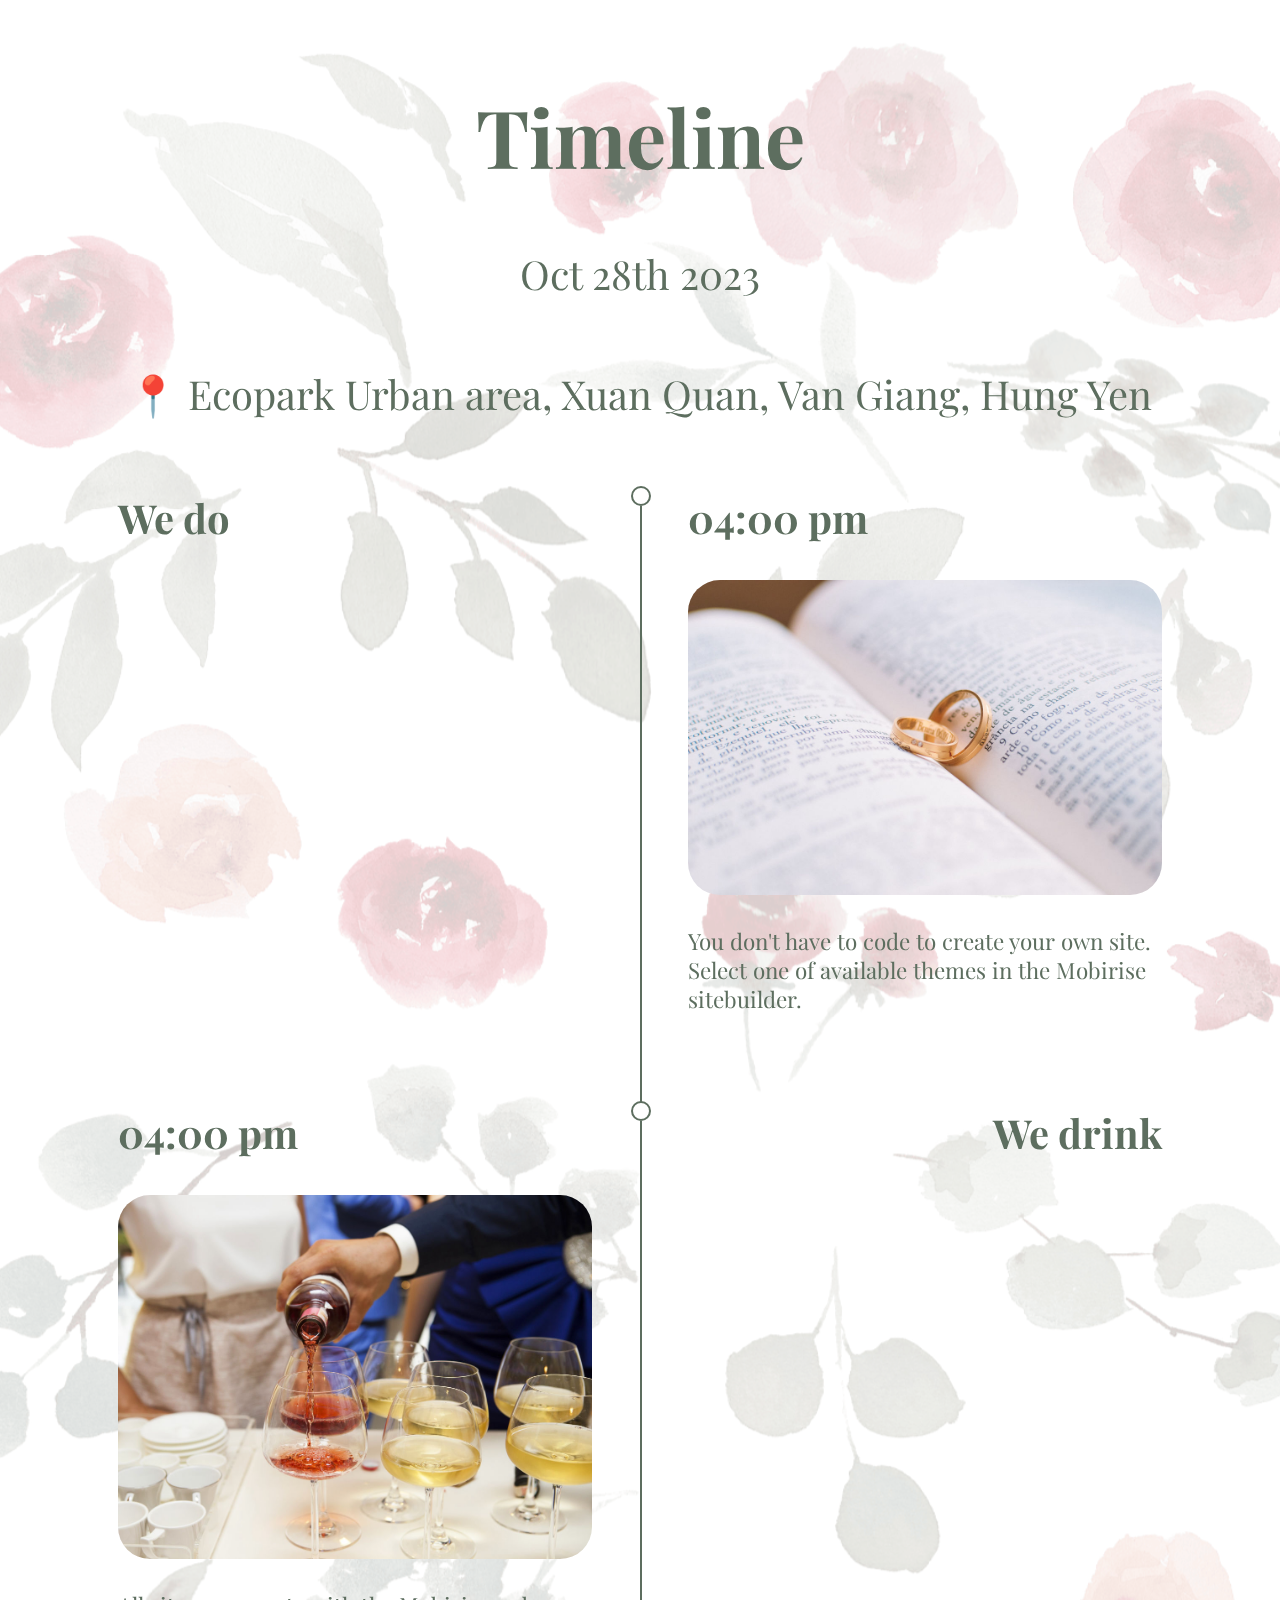
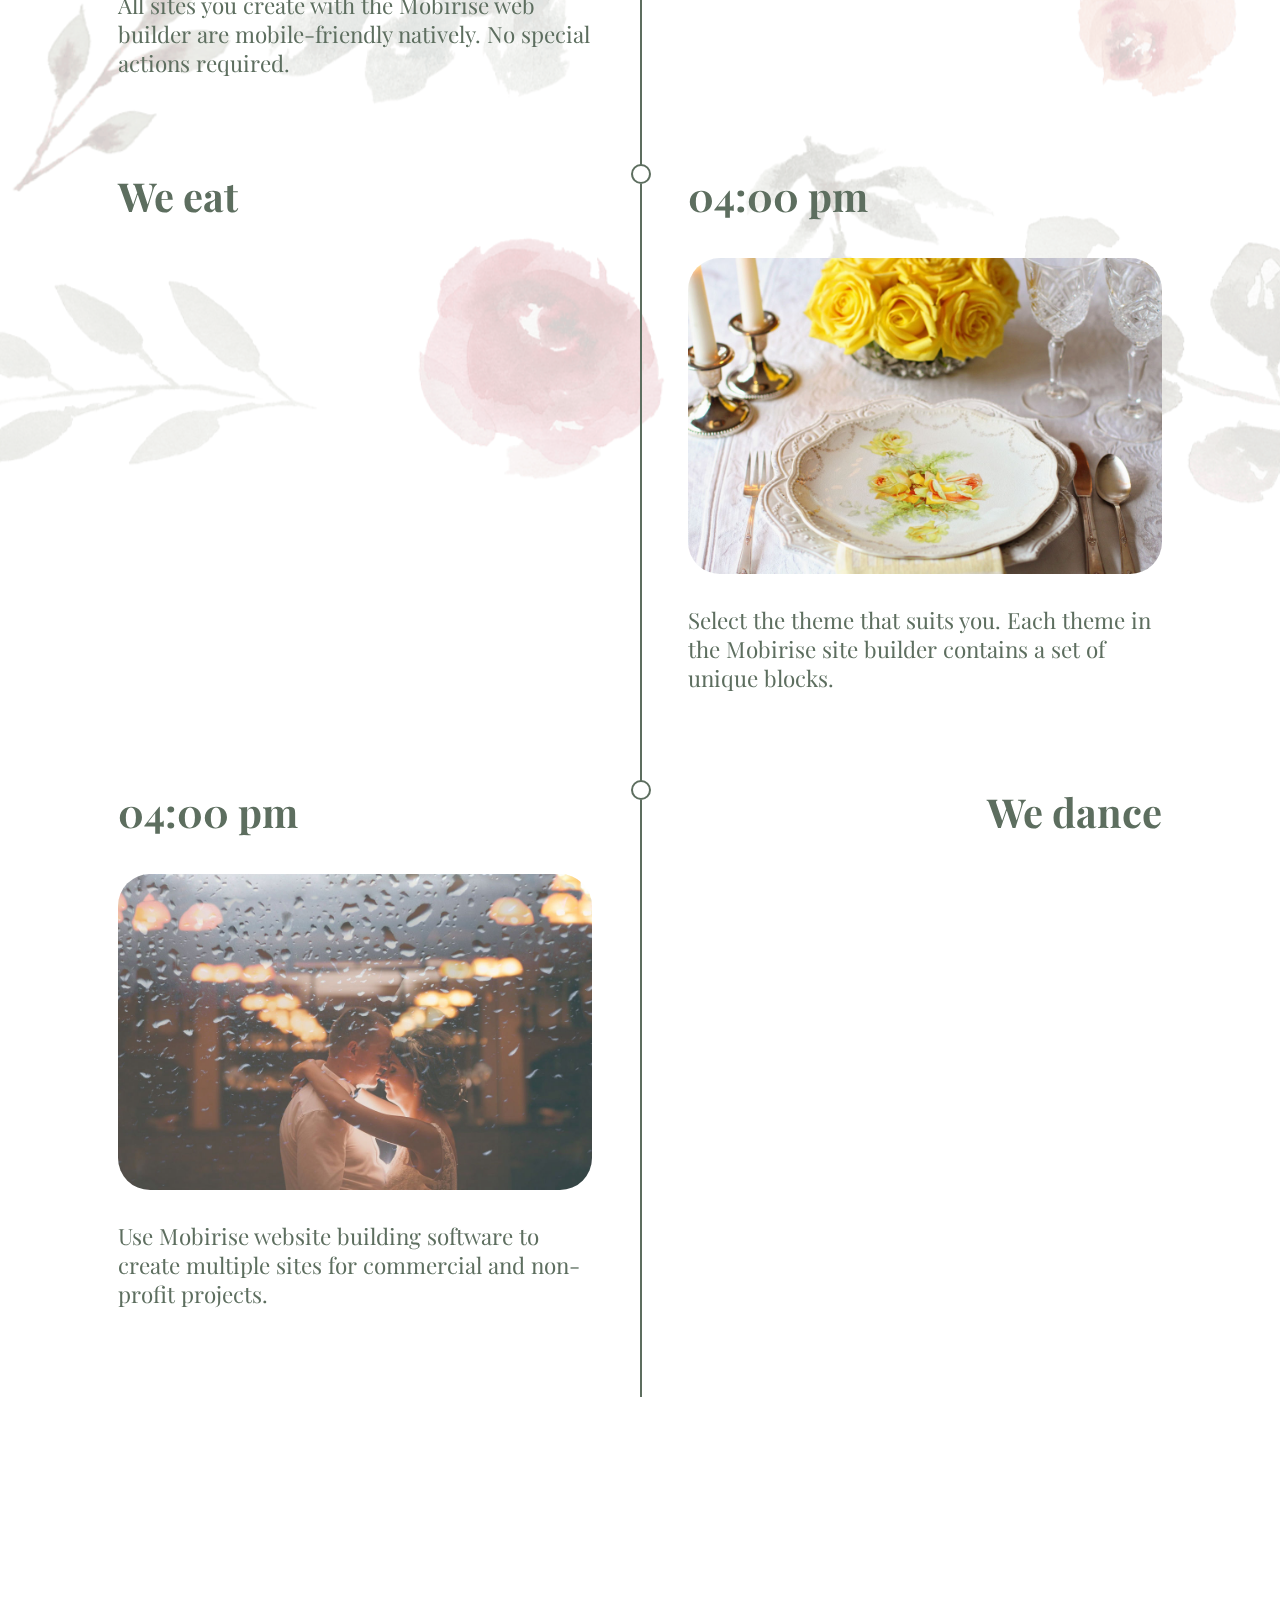
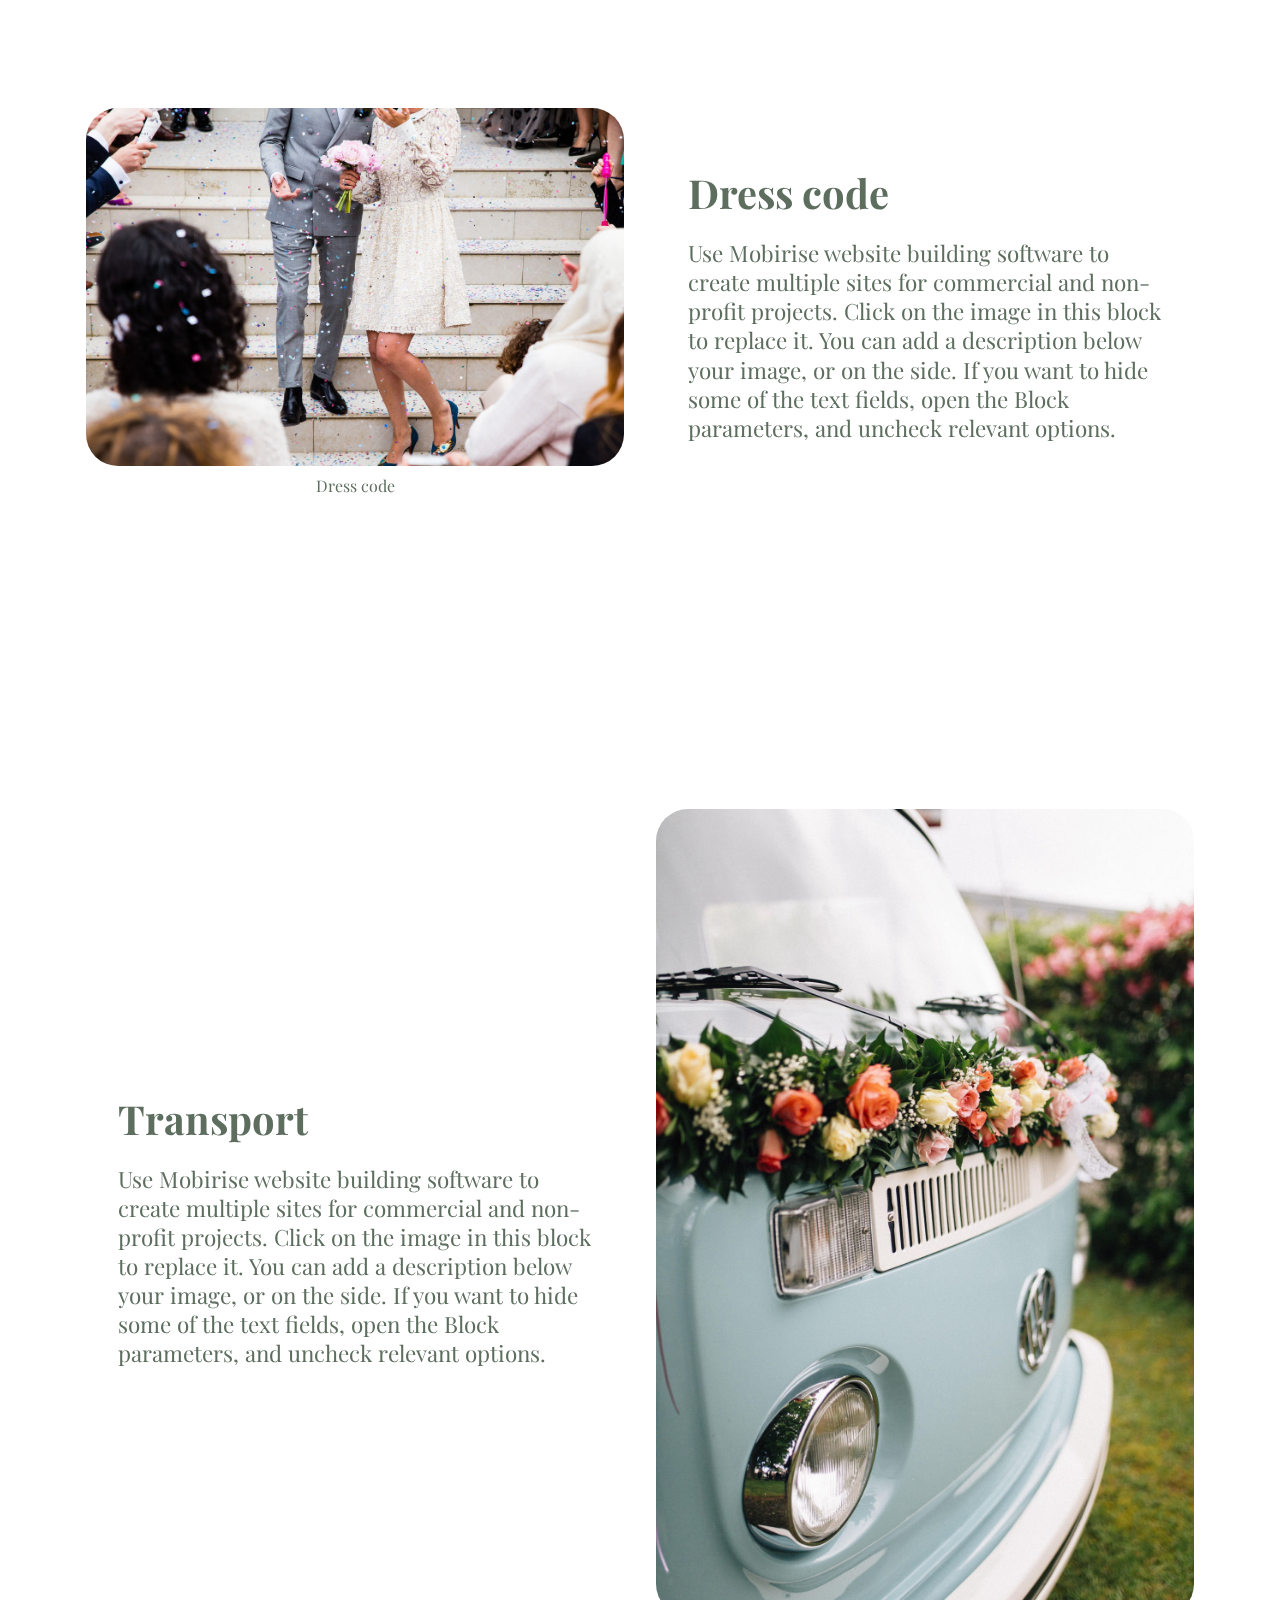
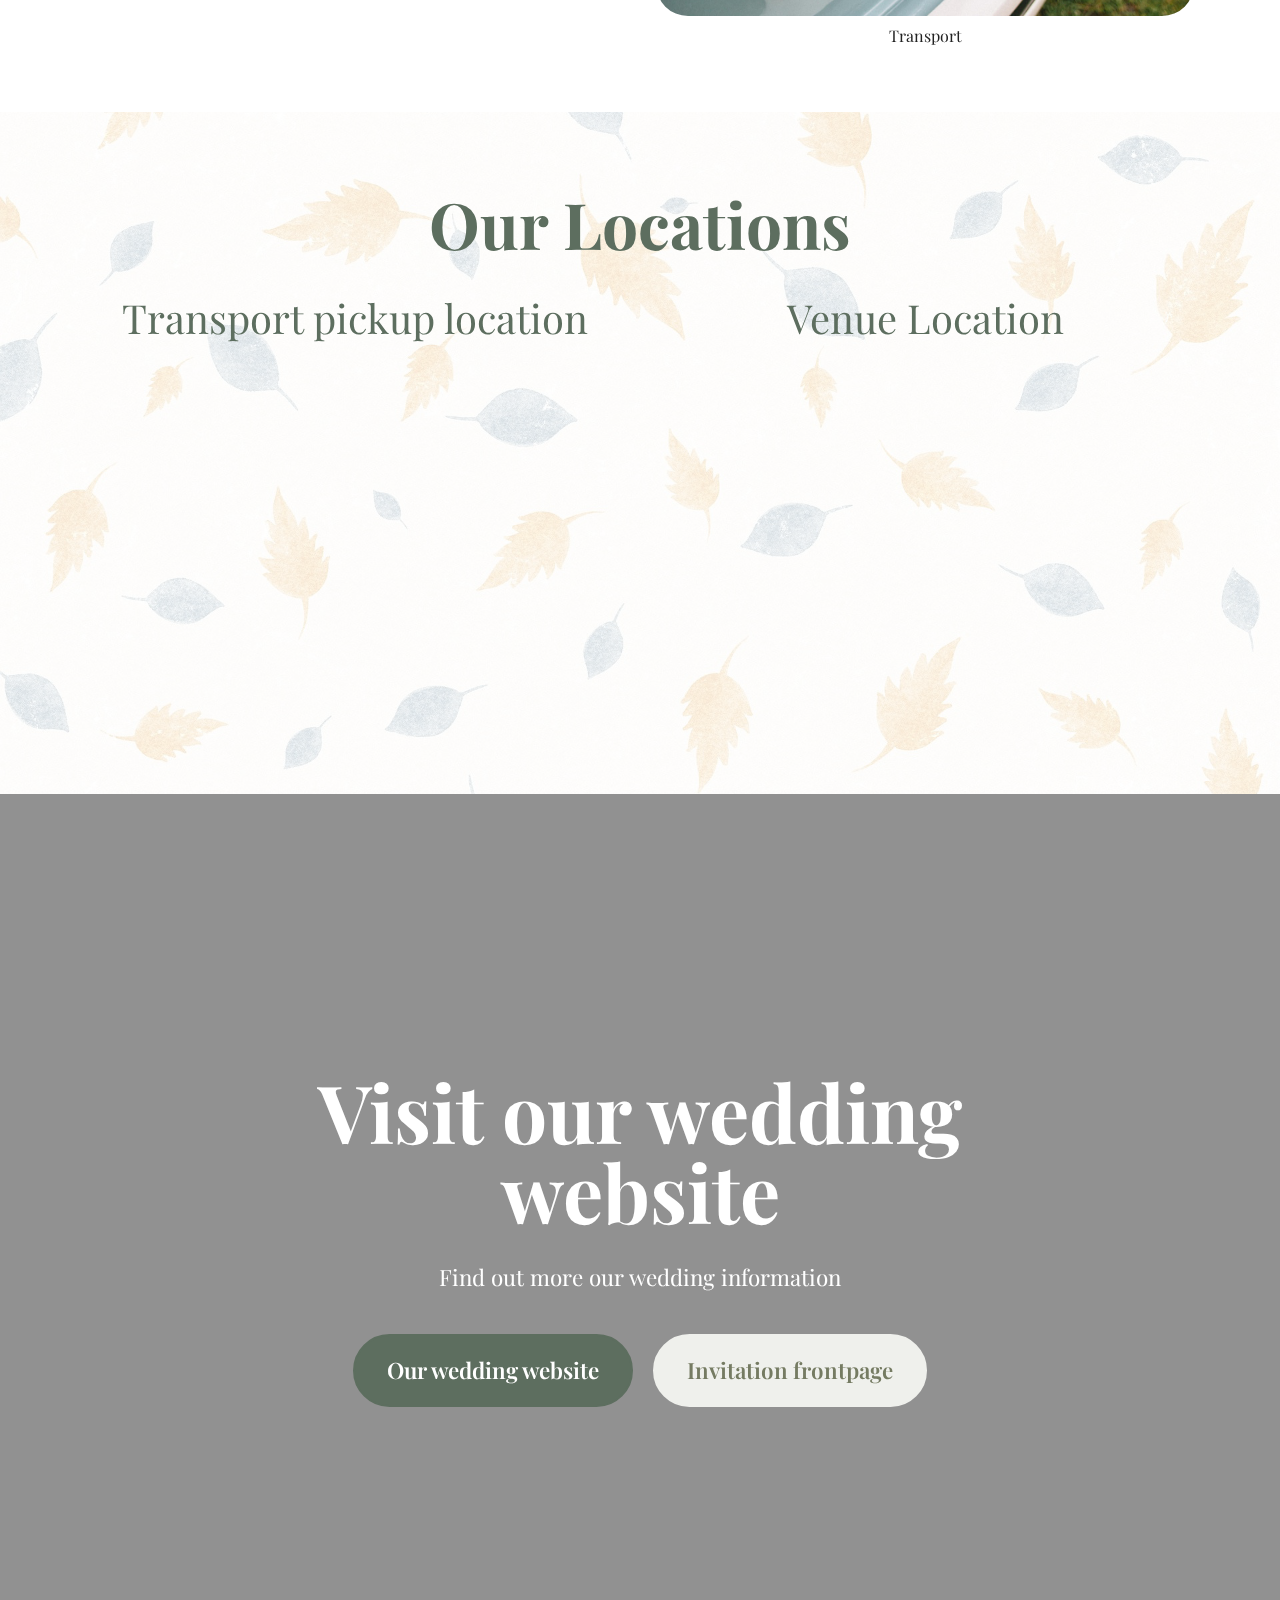
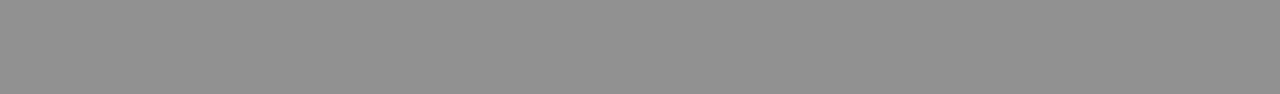
==== page1.html @ 1ee9a149 "init commit" ====
<!DOCTYPE html>
<html  >
<head>
  <!-- Site made with Mobirise Website Builder v5.9.0, https://mobirise.com -->
  <meta charset="UTF-8">
  <meta http-equiv="X-UA-Compatible" content="IE=edge">
  <meta name="generator" content="Mobirise v5.9.0, mobirise.com">
  <meta name="viewport" content="width=device-width, initial-scale=1, minimum-scale=1">
  <link rel="shortcut icon" href="assets/images/146457-128x128.png" type="image/x-icon">
  <meta name="description" content="">
  
  
  <title>Event Information</title>
  <link rel="stylesheet" href="assets/bootstrap/css/bootstrap.min.css">
  <link rel="stylesheet" href="assets/bootstrap/css/bootstrap-grid.min.css">
  <link rel="stylesheet" href="assets/bootstrap/css/bootstrap-reboot.min.css">
  <link rel="stylesheet" href="assets/parallax/jarallax.css">
  <link rel="stylesheet" href="assets/theme/css/style.css">
  <link rel="preload" href="https://fonts.googleapis.com/css?family=Playfair+Display:400,500,600,700,800,900,400i,500i,600i,700i,800i,900i&display=swap" as="style" onload="this.onload=null;this.rel='stylesheet'">
  <noscript><link rel="stylesheet" href="https://fonts.googleapis.com/css?family=Playfair+Display:400,500,600,700,800,900,400i,500i,600i,700i,800i,900i&display=swap"></noscript>
  <link rel="preload" as="style" href="assets/mobirise/css/mbr-additional.css"><link rel="stylesheet" href="assets/mobirise/css/mbr-additional.css" type="text/css">

  
  
  
</head>
<body>
  
  <section data-bs-version="5.1" class="timeline1 cid-tMrcsbmBo6 mbr-parallax-background" id="timeline1-4">
    

    
    <div class="mbr-overlay" style="opacity: 0.8; background-color: rgb(255, 255, 255);">
    </div>
    <div class="timelines-container container" mbri-timelines="">
        <div class="mbr-section-head">
            <h3 class="mbr-section-title mbr-fonts-style align-center mb-0 display-1">
                <strong>Timeline</strong>
            </h3>
            <h4 class="mbr-section-subtitle mbr-fonts-style align-center mb-0 mt-2 display-5"><br>Oct 28th 2023<br><br>📍 Ecopark Urban area, Xuan Quan, Van Giang, Hung Yen</h4>
        </div>
        <div class="row timeline-element mb-2 mt-4">
            <div class="timeline-date col-12 col-md-6">
                <div class="timeline-date-wrapper">
                    <p class="mbr-timeline-date mbr-fonts-style display-5"><strong>
                        We do</strong></p>
                </div>
            </div>
            <span class="iconBackground"></span>
            <div class="col-12 col-md-6">
                <div class="timeline-text-wrapper">
                    <h4 class="mbr-timeline-title mbr-fonts-style mb-4 display-5"><strong>04:00 pm</strong></h4>
                    <div class="image-wrapper mb-4">
                        <img src="assets/images/mbr-1128x750.jpg" alt="Mobirise Website Builder" title="">
                    </div>
                    <p class="mbr-text mbr-fonts-style display-7">
                        You don't have to code to create your own site. Select one of available themes in the Mobirise
                        sitebuilder.
                    </p>
                </div>
            </div>
        </div>
        <div class="row timeline-element mb-2">
            <div class="col-12 col-md-6">
                <div class="timeline-text-wrapper">
                    <h4 class="mbr-timeline-title mbr-fonts-style mb-4 display-5"><strong>04:00 pm</strong></h4>
                    <div class="image-wrapper mb-4">
                        <img src="assets/images/mbr-1128x867.jpg" alt="Mobirise Website Builder" title="">
                    </div>
                    <p class="mbr-text mbr-fonts-style display-7">
                        All sites you create with the Mobirise web builder are mobile-friendly natively. No special
                        actions required.
                    </p>
                </div>
            </div>
            <span class="iconBackground"></span>
            <div class="timeline-date col-12 col-md-6">
                <div class="timeline-date-wrapper">
                    <p class="mbr-timeline-date mbr-fonts-style display-5"><strong>We drink</strong></p>
                </div>
            </div>
        </div>
        <div class="row timeline-element mb-2">
            <div class="timeline-date col-12 col-md-6">
                <div class="timeline-date-wrapper">
                    <p class="mbr-timeline-date mbr-fonts-style display-5"><strong>We eat</strong></p>
                </div>
            </div>
            <span class="iconBackground"></span>
            <div class="col-12 col-md-6">
                <div class="timeline-text-wrapper">
                    <h4 class="mbr-timeline-title mbr-fonts-style mb-4 display-5"><strong>04:00 pm</strong></h4>
                    <div class="image-wrapper mb-4">
                        <img src="assets/images/mbr-1128x752.jpg" alt="Mobirise Website Builder" title="">
                    </div>
                    <p class="mbr-text mbr-fonts-style display-7">
                        Select the theme that suits you. Each theme in the Mobirise site builder contains a set of
                        unique blocks.
                    </p>
                </div>
            </div>
        </div>
        <div class="row timeline-element mb-2">
            <div class="col-12 col-md-6">
                <div class="timeline-text-wrapper">
                    <h4 class="mbr-timeline-title mbr-fonts-style mb-4 display-5"><strong>04:00 pm</strong></h4>
                    <div class="image-wrapper mb-4">
                        <img src="assets/images/mbr-1-1128x752.jpg" alt="Mobirise Website Builder" title="">
                    </div>
                    <p class="mbr-text mbr-fonts-style display-7">
                        Use Mobirise website building software to create multiple sites for commercial and non-profit
                        projects.
                    </p>
                </div>
            </div>
            <span class="iconBackground"></span>
            <div class="timeline-date col-12 col-md-6">
                <div class="timeline-date-wrapper">
                    <p class="mbr-timeline-date mbr-fonts-style display-5">
                        <strong>We dance</strong></p>
                </div>
            </div>
        </div>
        
        
        
        
        
        
        
        
    </div>
</section>

<section data-bs-version="5.1" class="image1 cid-tMrlQVRBQr mbr-fullscreen mbr-parallax-background" id="image1-6">
    

    
    <div class="mbr-overlay" style="opacity: 0.7; background-color: rgb(255, 255, 255);">
    </div>

    <div class="container">
        <div class="row align-items-center">
            <div class="col-12 col-lg-6">
                <div class="image-wrapper">
                    <img src="assets/images/mbr-1256x837.jpg" alt="Mobirise Website Builder">
                    <p class="mbr-description mbr-fonts-style pt-2 align-center display-4">
                    Dress code</p>
                </div>
            </div>
            <div class="col-12 col-lg">
                <div class="text-wrapper">
                    <h3 class="mbr-section-title mbr-fonts-style mb-3 display-5">
                        <strong>Dress code</strong></h3>
                    <p class="mbr-text mbr-fonts-style display-7">
                        Use Mobirise website building software to create multiple sites for commercial and non-profit projects. Click on the image in this block to replace it. You can add a description below your image, or on the side. If you want to hide some of the text fields, open the Block parameters, and uncheck relevant options.</p>
                </div>
            </div>
        </div>
    </div>
</section>

<section data-bs-version="5.1" class="image2 cid-tMrpoWAzRN mbr-fullscreen mbr-parallax-background" id="image2-7">
    

    
    <div class="mbr-overlay" style="opacity: 0.7; background-color: rgb(255, 255, 255);">
    </div>

    <div class="container">
        <div class="row align-items-center">
            <div class="col-12 col-lg-6">
                <div class="image-wrapper">
                    <img src="assets/images/mbr-1256x1884.jpg" alt="">
                    <p class="mbr-description mbr-fonts-style mt-2 align-center display-4">
                        Transport</p>
                </div>
            </div>
            <div class="col-12 col-lg">
                <div class="text-wrapper">
                    <h3 class="mbr-section-title mbr-fonts-style mb-3 display-5">
                        <strong>Transport</strong></h3>
                    <p class="mbr-text mbr-fonts-style display-7">
                        Use Mobirise website building software to create multiple sites for commercial and non-profit projects. Click on the image in this block to replace it. You can add a description below your image, or on the side. If you want to hide some of the text fields, open the Block parameters, and uncheck relevant options.</p>
                </div>
            </div>
        </div>
    </div>
</section>

<section data-bs-version="5.1" class="map3 cid-tMrqhCDvfT" id="map3-8">
    
    
    
    
    <div class="mbr-overlay" style="opacity: 0.8; background-color: rgb(255, 255, 255);">
    </div>

    <div class="container">
        <div class="row">
            <div class="col-12">
                <h3 class="mbr-section-title mb-4 align-center mbr-fonts-style display-2"><strong>Our Locations</strong></h3>
            </div>
            <div class="col-12 col-lg-6">
                <h4 class="mbr-section-subtitle mb-3 align-center mbr-fonts-style display-5">Transport pickup location</h4>
                <div class="google-map"><iframe frameborder="0" style="border:0" src="https://www.google.com/maps/embed?pb=!1m18!1m12!1m3!1d3724.6132446953534!2d105.8437438125572!3d21.008134880555275!2m3!1f0!2f0!3f0!3m2!1i1024!2i768!4f13.1!3m3!1m2!1s0x3135ab89fc145c27%3A0x8a43abebb04f1268!2zxJDhuqFpIEPhu5MgVmnhu4d0LCBMw6ogxJDhuqFpIEjDoG5oLCBIYWkgQsOgIFRyxrBuZywgSMOgIE7hu5lpLCBWaeG7h3QgTmFt!5e0!3m2!1svi!2sfi!4v1691586636585!5m2!1svi!2sfi" allowfullscreen=""></iframe></div>
            </div>
            <div class="col-12 col-lg-6">
                <h4 class="mbr-section-subtitle mb-3 mt-5 mt-lg-0 align-center mbr-fonts-style display-5">Venue Location</h4>
                <div class="google-map"><iframe frameborder="0" style="border:0" src="https://www.google.com/maps/embed?pb=!1m14!1m12!1m3!1d3725.550424273461!2d105.92872301255662!3d20.970562080583527!2m3!1f0!2f0!3f0!3m2!1i1024!2i768!4f13.1!5e0!3m2!1svi!2sfi!4v1691586593612!5m2!1svi!2sfi" allowfullscreen=""></iframe></div>
            </div>
        </div>
    </div>
</section>

<section data-bs-version="5.1" class="header09 cid-tMrrDvZITb mbr-fullscreen mbr-parallax-background" id="header09-9">
	
	<div class="mbr-overlay"></div>
	<div class="container">
		<div class="row">
			<div class="content-wrap col-12 col-md-8">
				<h1 class="mbr-section-title mbr-fonts-style mbr-white mb-4 display-1">
					<strong>Visit our wedding website</strong></h1>
				
				<p class="mbr-fonts-style mbr-text mbr-white mb-4 display-7">
					Find out more our wedding information</p>
				<div class="mbr-section-btn"><a class="btn btn-primary display-7" href="https://mobiri.se">Our wedding website</a> <a class="btn btn-white display-7" href="index.html">Invitation frontpage</a></div>
			</div>
		</div>
	</div>
</section>


<script src="assets/bootstrap/js/bootstrap.bundle.min.js"></script>
  <script src="assets/parallax/jarallax.js"></script>
  <script src="assets/smoothscroll/smooth-scroll.js"></script>
  <script src="assets/ytplayer/index.js"></script>
  <script src="assets/theme/js/script.js"></script>
  
  
  
</body>
</html>
---- assets/parallax/jarallax.css ----
.jarallax {
    position: relative;
    z-index: 0;
}
.jarallax > .jarallax-img {
    position: absolute;
    object-fit: cover;
    /* support for plugin https://github.com/bfred-it/object-fit-images */
    font-family: 'object-fit: cover;';
    top: 0;
    left: 0;
    width: 100%;
    height: 100%;
    z-index: -1;
}
---- assets/theme/css/style.css ----
@charset "UTF-8";
section {
  background-color: #ffffff;
}

body {
  font-style: normal;
  line-height: 1.5;
  font-weight: 400;
  color: #232323;
  position: relative;
}

button {
  background-color: transparent;
  border-color: transparent;
}

.embla__button,
.carousel-control {
  background-color: #edefea !important;
  opacity: 0.8 !important;
  color: #464845 !important;
  border-color: #edefea !important;
}

.carousel .close,
.modalWindow .close {
  background-color: #edefea !important;
  color: #464845 !important;
  border-color: #edefea !important;
  opacity: 0.8 !important;
}

.carousel .close:hover,
.modalWindow .close:hover {
  opacity: 1 !important;
}

.carousel-indicators li {
  background-color: #edefea !important;
  border: 2px solid #464845 !important;
}

.carousel-indicators li:hover,
.carousel-indicators li:active {
  opacity: 0.8 !important;
}

.embla__button:hover,
.carousel-control:hover {
  background-color: #edefea !important;
  opacity: 1 !important;
}

.modalWindow-video-container {
  height: 80%;
}

section,
.container,
.container-fluid {
  position: relative;
  word-wrap: break-word;
}

a.mbr-iconfont:hover {
  text-decoration: none;
}

.article .lead p,
.article .lead ul,
.article .lead ol,
.article .lead pre,
.article .lead blockquote {
  margin-bottom: 0;
}

a {
  font-style: normal;
  font-weight: 400;
  cursor: pointer;
}
a, a:hover {
  text-decoration: none;
}

.mbr-section-title {
  font-style: normal;
  line-height: 1.3;
}

.mbr-section-subtitle {
  line-height: 1.3;
}

.mbr-text {
  font-style: normal;
  line-height: 1.7;
}

h1,
h2,
h3,
h4,
h5,
h6,
.display-1,
.display-2,
.display-4,
.display-5,
.display-7,
span,
p,
a {
  line-height: 1;
  word-break: break-word;
  word-wrap: break-word;
  font-weight: 400;
}

b,
strong {
  font-weight: bold;
}

input:-webkit-autofill, input:-webkit-autofill:hover, input:-webkit-autofill:focus, input:-webkit-autofill:active {
  transition-delay: 9999s;
  -webkit-transition-property: background-color, color;
  transition-property: background-color, color;
}

textarea[type=hidden] {
  display: none;
}

section {
  background-position: 50% 50%;
  background-repeat: no-repeat;
  background-size: cover;
}
section .mbr-background-video,
section .mbr-background-video-preview {
  position: absolute;
  bottom: 0;
  left: 0;
  right: 0;
  top: 0;
}

.hidden {
  visibility: hidden;
}

.mbr-z-index20 {
  z-index: 20;
}

/*! Base colors */
.mbr-white {
  color: #ffffff;
}

.mbr-black {
  color: #111111;
}

.mbr-bg-white {
  background-color: #ffffff;
}

.mbr-bg-black {
  background-color: #000000;
}

/*! Text-aligns */
.align-left {
  text-align: left;
}

.align-center {
  text-align: center;
}

.align-right {
  text-align: right;
}

/*! Font-weight  */
.mbr-light {
  font-weight: 300;
}

.mbr-regular {
  font-weight: 400;
}

.mbr-semibold {
  font-weight: 500;
}

.mbr-bold {
  font-weight: 700;
}

/*! Media  */
.media-content {
  flex-basis: 100%;
}

.media-container-row {
  display: flex;
  flex-direction: row;
  flex-wrap: wrap;
  justify-content: center;
  align-content: center;
  align-items: start;
}
.media-container-row .media-size-item {
  width: 400px;
}

.media-container-column {
  display: flex;
  flex-direction: column;
  flex-wrap: wrap;
  justify-content: center;
  align-content: center;
  align-items: stretch;
}
.media-container-column > * {
  width: 100%;
}

@media (min-width: 992px) {
  .media-container-row {
    flex-wrap: nowrap;
  }
}
figure {
  margin-bottom: 0;
  overflow: hidden;
}

figure[mbr-media-size] {
  transition: width 0.1s;
}

img,
iframe {
  display: block;
  width: 100%;
}

.card {
  background-color: transparent;
  border: none;
}

.card-box {
  width: 100%;
}

.card-img {
  text-align: center;
  flex-shrink: 0;
  -webkit-flex-shrink: 0;
}

.media {
  max-width: 100%;
  margin: 0 auto;
}

.mbr-figure {
  align-self: center;
}

.media-container > div {
  max-width: 100%;
}

.mbr-figure img,
.card-img img {
  width: 100%;
}

@media (max-width: 991px) {
  .media-size-item {
    width: auto !important;
  }
  .media {
    width: auto;
  }
  .mbr-figure {
    width: 100% !important;
  }
}
/*! Buttons */
.mbr-section-btn {
  margin-left: -0.6rem;
  margin-right: -0.6rem;
  font-size: 0;
}

.btn {
  font-weight: 600;
  border-width: 1px;
  font-style: normal;
  margin: 0.6rem 0.6rem;
  white-space: normal;
  transition: all 0.2s ease-in-out;
  display: inline-flex;
  align-items: center;
  justify-content: center;
  word-break: break-word;
}

.btn-sm {
  font-weight: 600;
  letter-spacing: 0px;
  transition: all 0.3s ease-in-out;
}

.btn-md {
  font-weight: 600;
  letter-spacing: 0px;
  transition: all 0.3s ease-in-out;
}

.btn-lg {
  font-weight: 600;
  letter-spacing: 0px;
  transition: all 0.3s ease-in-out;
}

.btn-form {
  margin: 0;
}
.btn-form:hover {
  cursor: pointer;
}

nav .mbr-section-btn {
  margin-left: 0rem;
  margin-right: 0rem;
}

/*! Btn icon margin */
.btn .mbr-iconfont,
.btn.btn-sm .mbr-iconfont {
  order: 1;
  cursor: pointer;
  margin-left: 0.5rem;
  vertical-align: sub;
}

.btn.btn-md .mbr-iconfont,
.btn.btn-md .mbr-iconfont {
  margin-left: 0.8rem;
}

.mbr-regular {
  font-weight: 400;
}

.mbr-semibold {
  font-weight: 500;
}

.mbr-bold {
  font-weight: 700;
}

[type=submit] {
  -webkit-appearance: none;
}

/*! Full-screen */
.mbr-fullscreen .mbr-overlay {
  min-height: 100vh;
}

.mbr-fullscreen {
  display: flex;
  display: -moz-flex;
  display: -ms-flex;
  display: -o-flex;
  align-items: center;
  min-height: 100vh;
  padding-top: 3rem;
  padding-bottom: 3rem;
}

/*! Map */
.map {
  height: 25rem;
  position: relative;
}
.map iframe {
  width: 100%;
  height: 100%;
}

/*! Scroll to top arrow */
.mbr-arrow-up {
  bottom: 25px;
  right: 90px;
  position: fixed;
  text-align: right;
  z-index: 5000;
  color: #ffffff;
  font-size: 22px;
}

.mbr-arrow-up a {
  background: rgba(0, 0, 0, 0.2);
  border-radius: 50%;
  color: #fff;
  display: inline-block;
  height: 60px;
  width: 60px;
  border: 2px solid #fff;
  outline-style: none !important;
  position: relative;
  text-decoration: none;
  transition: all 0.3s ease-in-out;
  cursor: pointer;
  text-align: center;
}
.mbr-arrow-up a:hover {
  background-color: rgba(0, 0, 0, 0.4);
}
.mbr-arrow-up a i {
  line-height: 60px;
}

.mbr-arrow-up-icon {
  display: block;
  color: #fff;
}

.mbr-arrow-up-icon::before {
  content: "›";
  display: inline-block;
  font-family: serif;
  font-size: 22px;
  line-height: 1;
  font-style: normal;
  position: relative;
  top: 6px;
  left: -4px;
  transform: rotate(-90deg);
}

/*! Arrow Down */
.mbr-arrow {
  position: absolute;
  bottom: 45px;
  left: 50%;
  width: 60px;
  height: 60px;
  cursor: pointer;
  background-color: rgba(80, 80, 80, 0.5);
  border-radius: 50%;
  transform: translateX(-50%);
}
@media (max-width: 767px) {
  .mbr-arrow {
    display: none;
  }
}
.mbr-arrow > a {
  display: inline-block;
  text-decoration: none;
  outline-style: none;
  animation: arrowdown 1.7s ease-in-out infinite;
  color: #ffffff;
}
.mbr-arrow > a > i {
  position: absolute;
  top: -2px;
  left: 15px;
  font-size: 2rem;
}

#scrollToTop a i::before {
  content: "";
  position: absolute;
  display: block;
  border-bottom: 2.5px solid #fff;
  border-left: 2.5px solid #fff;
  width: 27.8%;
  height: 27.8%;
  left: 50%;
  top: 51%;
  transform: translateY(-30%) translateX(-50%) rotate(135deg);
}

@keyframes arrowdown {
  0% {
    transform: translateY(0px);
  }
  50% {
    transform: translateY(-5px);
  }
  100% {
    transform: translateY(0px);
  }
}
@media (max-width: 500px) {
  .mbr-arrow-up {
    left: 0;
    right: 0;
    text-align: center;
  }
}
/*Gradients animation*/
@keyframes gradient-animation {
  from {
    background-position: 0% 100%;
    animation-timing-function: ease-in-out;
  }
  to {
    background-position: 100% 0%;
    animation-timing-function: ease-in-out;
  }
}
.bg-gradient {
  background-size: 200% 200%;
  animation: gradient-animation 5s infinite alternate;
  -webkit-animation: gradient-animation 5s infinite alternate;
}

.menu .navbar-brand {
  display: -webkit-flex;
}
.menu .navbar-brand span {
  display: flex;
  display: -webkit-flex;
}
.menu .navbar-brand .navbar-caption-wrap {
  display: -webkit-flex;
}
.menu .navbar-brand .navbar-logo img {
  display: -webkit-flex;
  width: auto;
}
@media (min-width: 768px) and (max-width: 991px) {
  .menu .navbar-toggleable-sm .navbar-nav {
    display: -ms-flexbox;
  }
}
@media (max-width: 991px) {
  .menu .navbar-collapse {
    max-height: 93.5vh;
  }
  .menu .navbar-collapse.show {
    overflow: auto;
  }
}
@media (min-width: 992px) {
  .menu .navbar-nav.nav-dropdown {
    display: -webkit-flex;
  }
  .menu .navbar-toggleable-sm .navbar-collapse {
    display: -webkit-flex !important;
  }
  .menu .collapsed .navbar-collapse {
    max-height: 93.5vh;
  }
  .menu .collapsed .navbar-collapse.show {
    overflow: auto;
  }
}
@media (max-width: 767px) {
  .menu .navbar-collapse {
    max-height: 80vh;
  }
}

.nav-link .mbr-iconfont {
  margin-right: 0.5rem;
}

.navbar {
  display: -webkit-flex;
  -webkit-flex-wrap: wrap;
  -webkit-align-items: center;
  -webkit-justify-content: space-between;
}

.navbar-collapse {
  -webkit-flex-basis: 100%;
  -webkit-flex-grow: 1;
  -webkit-align-items: center;
}

.nav-dropdown .link {
  padding: 0.667em 1.667em !important;
  margin: 0 !important;
}

.nav {
  display: -webkit-flex;
  -webkit-flex-wrap: wrap;
}

.row {
  display: -webkit-flex;
  -webkit-flex-wrap: wrap;
}

.justify-content-center {
  -webkit-justify-content: center;
}

.form-inline {
  display: -webkit-flex;
}

.card-wrapper {
  -webkit-flex: 1;
}

.carousel-control {
  z-index: 10;
  display: -webkit-flex;
}

.carousel-controls {
  display: -webkit-flex;
}

.media {
  display: -webkit-flex;
}

.form-group:focus {
  outline: none;
}

.jq-selectbox__select {
  padding: 7px 0;
  position: relative;
}

.jq-selectbox__dropdown {
  overflow: hidden;
  border-radius: 10px;
  position: absolute;
  top: 100%;
  left: 0 !important;
  width: 100% !important;
}

.jq-selectbox__trigger-arrow {
  right: 0;
  transform: translateY(-50%);
}

.jq-selectbox li {
  padding: 1.07em 0.5em;
}

input[type=range] {
  padding-left: 0 !important;
  padding-right: 0 !important;
}

.modal-dialog,
.modal-content {
  height: 100%;
}

.modal-dialog .carousel-inner {
  height: calc(100vh - 1.75rem);
}
@media (max-width: 575px) {
  .modal-dialog .carousel-inner {
    height: calc(100vh - 1rem);
  }
}

.carousel-item {
  text-align: center;
}

.carousel-item img {
  margin: auto;
}

.navbar-toggler {
  align-self: flex-start;
  padding: 0.25rem 0.75rem;
  font-size: 1.25rem;
  line-height: 1;
  background: transparent;
  border: 1px solid transparent;
  border-radius: 0.25rem;
}

.navbar-toggler:focus,
.navbar-toggler:hover {
  text-decoration: none;
  box-shadow: none;
}

.navbar-toggler-icon {
  display: inline-block;
  width: 1.5em;
  height: 1.5em;
  vertical-align: middle;
  content: "";
  background: no-repeat center center;
  background-size: 100% 100%;
}

.navbar-toggler-left {
  position: absolute;
  left: 1rem;
}

.navbar-toggler-right {
  position: absolute;
  right: 1rem;
}

.card-img {
  width: auto;
}

.menu .navbar.collapsed:not(.beta-menu) {
  flex-direction: column;
}

.carousel-item.active,
.carousel-item-next,
.carousel-item-prev {
  display: flex;
}

.note-air-layout .dropup .dropdown-menu,
.note-air-layout .navbar-fixed-bottom .dropdown .dropdown-menu {
  bottom: initial !important;
}

html,
body {
  height: auto;
  min-height: 100vh;
}

.dropup .dropdown-toggle::after {
  display: none;
}

.form-asterisk {
  font-family: initial;
  position: absolute;
  top: -2px;
  font-weight: normal;
}

.form-control-label {
  position: relative;
  cursor: pointer;
  margin-bottom: 0.357em;
  padding: 0;
}

.alert {
  color: #ffffff;
  border-radius: 0;
  border: 0;
  font-size: 1.1rem;
  line-height: 1.5;
  margin-bottom: 1.875rem;
  padding: 1.25rem;
  position: relative;
  text-align: center;
}
.alert.alert-form::after {
  background-color: inherit;
  bottom: -7px;
  content: "";
  display: block;
  height: 14px;
  left: 50%;
  margin-left: -7px;
  position: absolute;
  transform: rotate(45deg);
  width: 14px;
}

.form-control {
  background-color: #ffffff;
  background-clip: border-box;
  color: #232323;
  line-height: 1rem !important;
  height: auto;
  padding: 1.2rem 2rem;
  transition: border-color 0.25s ease 0s;
  border: 1px solid transparent !important;
  border-radius: 4px;
  box-shadow: rgba(0, 0, 0, 0.07) 0px 1px 1px 0px, rgba(0, 0, 0, 0.07) 0px 1px 3px 0px, rgba(0, 0, 0, 0.03) 0px 0px 0px 1px;
}
.form-active .form-control:invalid {
  border-color: red;
}

.row > * {
  padding-right: 1rem;
  padding-left: 1rem;
}

form .row {
  margin-left: -0.6rem;
  margin-right: -0.6rem;
}
form .row [class*=col] {
  padding-left: 0.6rem;
  padding-right: 0.6rem;
}

form .mbr-section-btn {
  padding-left: 0.6rem;
  padding-right: 0.6rem;
}

form .form-check-input {
  margin-top: 0.5;
}

textarea.form-control {
  line-height: 1.5rem !important;
}

.form-group {
  margin-bottom: 1.2rem;
}

.form-control,
form .btn {
  min-height: 48px;
}

.gdpr-block label span.textGDPR input[name=gdpr] {
  top: 7px;
}

.form-control:focus {
  box-shadow: none;
}

:focus {
  outline: none;
}

.mbr-overlay {
  background-color: #000;
  bottom: 0;
  left: 0;
  opacity: 0.5;
  position: absolute;
  right: 0;
  top: 0;
  z-index: 0;
  pointer-events: none;
}

blockquote {
  font-style: italic;
  padding: 3rem;
  font-size: 1.09rem;
  position: relative;
  border-left: 3px solid;
}

ul,
ol,
pre,
blockquote {
  margin-bottom: 2.3125rem;
}

.mt-4 {
  margin-top: 2rem !important;
}

.mb-4 {
  margin-bottom: 2rem !important;
}

.container,
.container-fluid {
  padding-left: 16px;
  padding-right: 16px;
}

.row {
  margin-left: -16px;
  margin-right: -16px;
}
.row > [class*=col] {
  padding-left: 16px;
  padding-right: 16px;
}

@media (min-width: 992px) {
  .container-fluid {
    padding-left: 32px;
    padding-right: 32px;
  }
}
@media (max-width: 991px) {
  .mbr-container {
    padding-left: 16px;
    padding-right: 16px;
  }
}
.app-video-wrapper > img {
  opacity: 1;
}

.app-video-wrapper {
  background: transparent;
}

.item {
  position: relative;
}

.dropdown-menu .dropdown-menu {
  left: 100%;
}

.dropdown-item + .dropdown-menu {
  display: none;
}

.dropdown-item:hover + .dropdown-menu,
.dropdown-menu:hover {
  display: block;
}

@media (min-aspect-ratio: 16/9) {
  .mbr-video-foreground {
    height: 300% !important;
    top: -100% !important;
  }
}
@media (max-aspect-ratio: 16/9) {
  .mbr-video-foreground {
    width: 300% !important;
    left: -100% !important;
  }
}.engine {
	position: absolute;
	text-indent: -2400px;
	text-align: center;
	padding: 0;
	top: 0;
	left: -2400px;
}
---- assets/mobirise/css/mbr-additional.css ----
.btn {
  border-width: 2px;
}
img,
.card-wrap,
.card-wrapper,
.video-wrapper,
.mbr-figure iframe,
.google-map iframe,
.slide-content,
.plan,
.card,
.item-wrapper {
  border-radius: 2rem !important;
}
.video-wrapper {
  overflow: hidden;
}
body {
  font-family: Inter Tight;
}
.display-1 {
  font-family: 'Playfair Display', serif;
  font-size: 5rem;
  line-height: 1;
}
.display-1 > .mbr-iconfont {
  font-size: 6.25rem;
}
.display-2 {
  font-family: 'Playfair Display', serif;
  font-size: 4rem;
  line-height: 1;
}
.display-2 > .mbr-iconfont {
  font-size: 5rem;
}
.display-4 {
  font-family: 'Playfair Display', serif;
  font-size: 1rem;
  line-height: 1.5;
}
.display-4 > .mbr-iconfont {
  font-size: 1.25rem;
}
.display-5 {
  font-family: 'Playfair Display', serif;
  font-size: 2.5rem;
  line-height: 1.5;
}
.display-5 > .mbr-iconfont {
  font-size: 3.125rem;
}
.display-7 {
  font-family: 'Playfair Display', serif;
  font-size: 1.4rem;
  line-height: 1.3;
}
.display-7 > .mbr-iconfont {
  font-size: 1.75rem;
}
/* ---- Fluid typography for mobile devices ---- */
/* 1.4 - font scale ratio ( bootstrap == 1.42857 ) */
/* 100vw - current viewport width */
/* (48 - 20)  48 == 48rem == 768px, 20 == 20rem == 320px(minimal supported viewport) */
/* 0.65 - min scale variable, may vary */
@media (max-width: 992px) {
  .display-1 {
    font-size: 4rem;
  }
}
@media (max-width: 768px) {
  .display-1 {
    font-size: 3.5rem;
    font-size: calc( 2.4rem + (5 - 2.4) * ((100vw - 20rem) / (48 - 20)));
    line-height: calc( 1.1 * (2.4rem + (5 - 2.4) * ((100vw - 20rem) / (48 - 20))));
  }
  .display-2 {
    font-size: 3.2rem;
    font-size: calc( 2.05rem + (4 - 2.05) * ((100vw - 20rem) / (48 - 20)));
    line-height: calc( 1.3 * (2.05rem + (4 - 2.05) * ((100vw - 20rem) / (48 - 20))));
  }
  .display-4 {
    font-size: 0.8rem;
    font-size: calc( 1rem + (1 - 1) * ((100vw - 20rem) / (48 - 20)));
    line-height: calc( 1.4 * (1rem + (1 - 1) * ((100vw - 20rem) / (48 - 20))));
  }
  .display-5 {
    font-size: 2rem;
    font-size: calc( 1.525rem + (2.5 - 1.525) * ((100vw - 20rem) / (48 - 20)));
    line-height: calc( 1.4 * (1.525rem + (2.5 - 1.525) * ((100vw - 20rem) / (48 - 20))));
  }
  .display-7 {
    font-size: 1.12rem;
    font-size: calc( 1.14rem + (1.4 - 1.14) * ((100vw - 20rem) / (48 - 20)));
    line-height: calc( 1.4 * (1.14rem + (1.4 - 1.14) * ((100vw - 20rem) / (48 - 20))));
  }
}
/* Buttons */
.btn {
  padding: 1.25rem 2rem;
  border-radius: 4px;
}
@media (max-width: 767px) {
  .btn {
    padding: 0.75rem 1.5rem;
  }
}
.btn-sm {
  padding: 0.6rem 1.2rem;
  border-radius: 4px;
}
.btn-md {
  padding: 0.6rem 1.2rem;
  border-radius: 4px;
}
.btn-lg {
  padding: 1.25rem 2rem;
  border-radius: 4px;
}
.bg-primary {
  background-color: #5d6e5f !important;
}
.bg-success {
  background-color: #3a341c !important;
}
.bg-info {
  background-color: #320707 !important;
}
.bg-warning {
  background-color: #a0e2e1 !important;
}
.bg-danger {
  background-color: #ffea64 !important;
}
.btn-primary,
.btn-primary:active {
  background-color: #5d6e5f !important;
  border-color: #5d6e5f !important;
  color: #ffffff !important;
  box-shadow: none;
}
.btn-primary:hover,
.btn-primary:focus,
.btn-primary.focus,
.btn-primary.active {
  color: inherit;
  background-color: #748a77 !important;
  border-color: #748a77 !important;
  box-shadow: none;
}
.btn-primary.disabled,
.btn-primary:disabled {
  color: #ffffff !important;
  background-color: #748a77 !important;
  border-color: #748a77 !important;
}
.btn-secondary,
.btn-secondary:active {
  background-color: #ffd7ef !important;
  border-color: #ffd7ef !important;
  color: #d70081 !important;
  box-shadow: none;
}
.btn-secondary:hover,
.btn-secondary:focus,
.btn-secondary.focus,
.btn-secondary.active {
  color: inherit;
  background-color: #ffffff !important;
  border-color: #ffffff !important;
  box-shadow: none;
}
.btn-secondary.disabled,
.btn-secondary:disabled {
  color: #d70081 !important;
  background-color: #ffffff !important;
  border-color: #ffffff !important;
}
.btn-info,
.btn-info:active {
  background-color: #320707 !important;
  border-color: #320707 !important;
  color: #ffffff !important;
  box-shadow: none;
}
.btn-info:hover,
.btn-info:focus,
.btn-info.focus,
.btn-info.active {
  color: inherit;
  background-color: #5f0d0d !important;
  border-color: #5f0d0d !important;
  box-shadow: none;
}
.btn-info.disabled,
.btn-info:disabled {
  color: #ffffff !important;
  background-color: #5f0d0d !important;
  border-color: #5f0d0d !important;
}
.btn-success,
.btn-success:active {
  background-color: #3a341c !important;
  border-color: #3a341c !important;
  color: #ffffff !important;
  box-shadow: none;
}
.btn-success:hover,
.btn-success:focus,
.btn-success.focus,
.btn-success.active {
  color: inherit;
  background-color: #5c532d !important;
  border-color: #5c532d !important;
  box-shadow: none;
}
.btn-success.disabled,
.btn-success:disabled {
  color: #ffffff !important;
  background-color: #5c532d !important;
  border-color: #5c532d !important;
}
.btn-warning,
.btn-warning:active {
  background-color: #a0e2e1 !important;
  border-color: #a0e2e1 !important;
  color: #1f6463 !important;
  box-shadow: none;
}
.btn-warning:hover,
.btn-warning:focus,
.btn-warning.focus,
.btn-warning.active {
  color: inherit;
  background-color: #c7eeed !important;
  border-color: #c7eeed !important;
  box-shadow: none;
}
.btn-warning.disabled,
.btn-warning:disabled {
  color: #1f6463 !important;
  background-color: #c7eeed !important;
  border-color: #c7eeed !important;
}
.btn-danger,
.btn-danger:active {
  background-color: #ffea64 !important;
  border-color: #ffea64 !important;
  color: #645600 !important;
  box-shadow: none;
}
.btn-danger:hover,
.btn-danger:focus,
.btn-danger.focus,
.btn-danger.active {
  color: inherit;
  background-color: #fff197 !important;
  border-color: #fff197 !important;
  box-shadow: none;
}
.btn-danger.disabled,
.btn-danger:disabled {
  color: #645600 !important;
  background-color: #fff197 !important;
  border-color: #fff197 !important;
}
.btn-white,
.btn-white:active {
  background-color: #eff0ec !important;
  border-color: #eff0ec !important;
  color: #757b62 !important;
  box-shadow: none;
}
.btn-white:hover,
.btn-white:focus,
.btn-white.focus,
.btn-white.active {
  color: inherit;
  background-color: #ffffff !important;
  border-color: #ffffff !important;
  box-shadow: none;
}
.btn-white.disabled,
.btn-white:disabled {
  color: #757b62 !important;
  background-color: #ffffff !important;
  border-color: #ffffff !important;
}
.btn-black,
.btn-black:active {
  background-color: #232323 !important;
  border-color: #232323 !important;
  color: #ffffff !important;
  box-shadow: none;
}
.btn-black:hover,
.btn-black:focus,
.btn-black.focus,
.btn-black.active {
  color: inherit;
  background-color: #3d3d3d !important;
  border-color: #3d3d3d !important;
  box-shadow: none;
}
.btn-black.disabled,
.btn-black:disabled {
  color: #ffffff !important;
  background-color: #3d3d3d !important;
  border-color: #3d3d3d !important;
}
.btn-primary-outline,
.btn-primary-outline:active {
  background-color: transparent !important;
  border-color: #5d6e5f;
  color: #5d6e5f;
}
.btn-primary-outline:hover,
.btn-primary-outline:focus,
.btn-primary-outline.focus,
.btn-primary-outline.active {
  color: #353f36 !important;
  background-color: transparent !important;
  border-color: #353f36 !important;
  box-shadow: none !important;
}
.btn-primary-outline.disabled,
.btn-primary-outline:disabled {
  color: #ffffff !important;
  background-color: #5d6e5f !important;
  border-color: #5d6e5f !important;
}
.btn-secondary-outline,
.btn-secondary-outline:active {
  background-color: transparent !important;
  border-color: #ffd7ef;
  color: #ffd7ef;
}
.btn-secondary-outline:hover,
.btn-secondary-outline:focus,
.btn-secondary-outline.focus,
.btn-secondary-outline.active {
  color: #ff80cc !important;
  background-color: transparent !important;
  border-color: #ff80cc !important;
  box-shadow: none !important;
}
.btn-secondary-outline.disabled,
.btn-secondary-outline:disabled {
  color: #d70081 !important;
  background-color: #ffd7ef !important;
  border-color: #ffd7ef !important;
}
.btn-info-outline,
.btn-info-outline:active {
  background-color: transparent !important;
  border-color: #320707;
  color: #320707;
}
.btn-info-outline:hover,
.btn-info-outline:focus,
.btn-info-outline.focus,
.btn-info-outline.active {
  color: #000000 !important;
  background-color: transparent !important;
  border-color: #000000 !important;
  box-shadow: none !important;
}
.btn-info-outline.disabled,
.btn-info-outline:disabled {
  color: #ffffff !important;
  background-color: #320707 !important;
  border-color: #320707 !important;
}
.btn-success-outline,
.btn-success-outline:active {
  background-color: transparent !important;
  border-color: #3a341c;
  color: #3a341c;
}
.btn-success-outline:hover,
.btn-success-outline:focus,
.btn-success-outline.focus,
.btn-success-outline.active {
  color: #000000 !important;
  background-color: transparent !important;
  border-color: #000000 !important;
  box-shadow: none !important;
}
.btn-success-outline.disabled,
.btn-success-outline:disabled {
  color: #ffffff !important;
  background-color: #3a341c !important;
  border-color: #3a341c !important;
}
.btn-warning-outline,
.btn-warning-outline:active {
  background-color: transparent !important;
  border-color: #a0e2e1;
  color: #a0e2e1;
}
.btn-warning-outline:hover,
.btn-warning-outline:focus,
.btn-warning-outline.focus,
.btn-warning-outline.active {
  color: #5ececc !important;
  background-color: transparent !important;
  border-color: #5ececc !important;
  box-shadow: none !important;
}
.btn-warning-outline.disabled,
.btn-warning-outline:disabled {
  color: #1f6463 !important;
  background-color: #a0e2e1 !important;
  border-color: #a0e2e1 !important;
}
.btn-danger-outline,
.btn-danger-outline:active {
  background-color: transparent !important;
  border-color: #ffea64;
  color: #ffea64;
}
.btn-danger-outline:hover,
.btn-danger-outline:focus,
.btn-danger-outline.focus,
.btn-danger-outline.active {
  color: #ffde0d !important;
  background-color: transparent !important;
  border-color: #ffde0d !important;
  box-shadow: none !important;
}
.btn-danger-outline.disabled,
.btn-danger-outline:disabled {
  color: #645600 !important;
  background-color: #ffea64 !important;
  border-color: #ffea64 !important;
}
.btn-black-outline,
.btn-black-outline:active {
  background-color: transparent !important;
  border-color: #232323;
  color: #232323;
}
.btn-black-outline:hover,
.btn-black-outline:focus,
.btn-black-outline.focus,
.btn-black-outline.active {
  color: #000000 !important;
  background-color: transparent !important;
  border-color: #000000 !important;
  box-shadow: none !important;
}
.btn-black-outline.disabled,
.btn-black-outline:disabled {
  color: #ffffff !important;
  background-color: #232323 !important;
  border-color: #232323 !important;
}
.btn-white-outline,
.btn-white-outline:active {
  background-color: transparent !important;
  border-color: #fafafa;
  color: #fafafa;
}
.btn-white-outline:hover,
.btn-white-outline:focus,
.btn-white-outline.focus,
.btn-white-outline.active {
  color: #cfcfcf !important;
  background-color: transparent !important;
  border-color: #cfcfcf !important;
  box-shadow: none !important;
}
.btn-white-outline.disabled,
.btn-white-outline:disabled {
  color: #7a7a7a !important;
  background-color: #fafafa !important;
  border-color: #fafafa !important;
}
.text-primary {
  color: #5d6e5f !important;
}
.text-secondary {
  color: #ffd7ef !important;
}
.text-success {
  color: #3a341c !important;
}
.text-info {
  color: #320707 !important;
}
.text-warning {
  color: #a0e2e1 !important;
}
.text-danger {
  color: #ffea64 !important;
}
.text-white {
  color: #fafafa !important;
}
.text-black {
  color: #232323 !important;
}
a.text-primary:hover,
a.text-primary:focus,
a.text-primary.active {
  color: #2e372f !important;
}
a.text-secondary:hover,
a.text-secondary:focus,
a.text-secondary.active {
  color: #ff71c6 !important;
}
a.text-success:hover,
a.text-success:focus,
a.text-success.active {
  color: #000000 !important;
}
a.text-info:hover,
a.text-info:focus,
a.text-info.active {
  color: #000000 !important;
}
a.text-warning:hover,
a.text-warning:focus,
a.text-warning.active {
  color: #52cac8 !important;
}
a.text-danger:hover,
a.text-danger:focus,
a.text-danger.active {
  color: #fddb00 !important;
}
a.text-white:hover,
a.text-white:focus,
a.text-white.active {
  color: #c7c7c7 !important;
}
a.text-black:hover,
a.text-black:focus,
a.text-black.active {
  color: #000000 !important;
}
a[class*="text-"]:not(.nav-link):not(.dropdown-item):not([role]):not(.navbar-caption) {
  position: relative;
  background-image: transparent;
  background-size: 10000px 2px;
  background-repeat: no-repeat;
  background-position: 0px 1.2em;
  background-position: -10000px 1.2em;
}
a[class*="text-"]:not(.nav-link):not(.dropdown-item):not([role]):not(.navbar-caption):hover {
  transition: background-position 2s ease-in-out;
  background-image: linear-gradient(currentColor 50%, currentColor 50%);
  background-position: 0px 1.2em;
}
.nav-tabs .nav-link.active {
  color: #5d6e5f;
}
.nav-tabs .nav-link:not(.active) {
  color: #232323;
}
.alert-success {
  background-color: #70c770;
}
.alert-info {
  background-color: #320707;
}
.alert-warning {
  background-color: #a0e2e1;
}
.alert-danger {
  background-color: #ffea64;
}
.mbr-section-btn .btn:not(.btn-form) {
  border-radius: 100px;
}
.mbr-gallery-filter li a {
  border-radius: 100px !important;
}
.mbr-gallery-filter li.active .btn {
  background-color: #5d6e5f;
  border-color: #5d6e5f;
  color: #ffffff;
}
.mbr-gallery-filter li.active .btn:focus {
  box-shadow: none;
}
.nav-tabs .nav-link {
  border-radius: 100px !important;
}
a,
a:hover {
  color: #5d6e5f;
}
.mbr-plan-header.bg-primary .mbr-plan-subtitle,
.mbr-plan-header.bg-primary .mbr-plan-price-desc {
  color: #9eada0;
}
.mbr-plan-header.bg-success .mbr-plan-subtitle,
.mbr-plan-header.bg-success .mbr-plan-price-desc {
  color: #c0b27c;
}
.mbr-plan-header.bg-info .mbr-plan-subtitle,
.mbr-plan-header.bg-info .mbr-plan-price-desc {
  color: #f3abab;
}
.mbr-plan-header.bg-warning .mbr-plan-subtitle,
.mbr-plan-header.bg-warning .mbr-plan-price-desc {
  color: #ffffff;
}
.mbr-plan-header.bg-danger .mbr-plan-subtitle,
.mbr-plan-header.bg-danger .mbr-plan-price-desc {
  color: #ffffff;
}
/* Scroll to top button*/
.scrollToTop_wraper {
  display: none;
}
.form-control {
  font-family: 'Playfair Display', serif;
  font-size: 1.4rem;
  line-height: 1.3;
  font-weight: 400;
  border-radius: 100px !important;
}
.form-control > .mbr-iconfont {
  font-size: 1.75rem;
}
.form-control:hover,
.form-control:focus {
  box-shadow: rgba(0, 0, 0, 0.07) 0px 1px 1px 0px, rgba(0, 0, 0, 0.07) 0px 1px 3px 0px, rgba(0, 0, 0, 0.03) 0px 0px 0px 1px;
  border-color: #5d6e5f !important;
}
.form-control:-webkit-input-placeholder {
  font-family: 'Playfair Display', serif;
  font-size: 1.4rem;
  line-height: 1.3;
  font-weight: 400;
}
.form-control:-webkit-input-placeholder > .mbr-iconfont {
  font-size: 1.75rem;
}
blockquote {
  border-color: #5d6e5f;
}
/* Forms */
.mbr-form .input-group-btn .btn {
  border-radius: 100px !important;
}
.mbr-form .input-group-btn .btn:hover {
  box-shadow: 0 10px 40px 0 rgba(0, 0, 0, 0.2);
}
.mbr-form .input-group-btn button[type="submit"] {
  border-radius: 100px !important;
  padding: 1rem 3rem;
}
.mbr-form .input-group-btn button[type="submit"]:hover {
  box-shadow: 0 10px 40px 0 rgba(0, 0, 0, 0.2);
}
.jq-selectbox li:hover,
.jq-selectbox li.selected {
  background-color: #5d6e5f;
  color: #ffffff;
}
.jq-number__spin {
  transition: 0.25s ease;
}
.jq-number__spin:hover {
  border-color: #5d6e5f;
}
.jq-selectbox .jq-selectbox__trigger-arrow,
.jq-number__spin.minus:after,
.jq-number__spin.plus:after {
  transition: 0.4s;
  border-top-color: #232323;
  border-bottom-color: #232323;
}
.jq-selectbox:hover .jq-selectbox__trigger-arrow,
.jq-number__spin.minus:hover:after,
.jq-number__spin.plus:hover:after {
  border-top-color: #5d6e5f;
  border-bottom-color: #5d6e5f;
}
.xdsoft_datetimepicker .xdsoft_calendar td.xdsoft_default,
.xdsoft_datetimepicker .xdsoft_calendar td.xdsoft_current,
.xdsoft_datetimepicker .xdsoft_timepicker .xdsoft_time_box > div > div.xdsoft_current {
  color: #ffffff !important;
  background-color: #5d6e5f !important;
  box-shadow: none !important;
}
.xdsoft_datetimepicker .xdsoft_calendar td:hover,
.xdsoft_datetimepicker .xdsoft_timepicker .xdsoft_time_box > div > div:hover {
  color: #000000 !important;
  background: #ffd7ef !important;
  box-shadow: none !important;
}
.lazy-bg {
  background-image: none !important;
}
.lazy-placeholder:not(section),
.lazy-none {
  display: block;
  position: relative;
  padding-bottom: 56.25%;
  width: 100%;
  height: auto;
}
iframe.lazy-placeholder,
.lazy-placeholder:after {
  content: '';
  position: absolute;
  width: 200px;
  height: 200px;
  background: transparent no-repeat center;
  background-size: contain;
  top: 50%;
  left: 50%;
  transform: translateX(-50%) translateY(-50%);
  background-image: url("data:image/svg+xml;charset=UTF-8,%3csvg width='32' height='32' viewBox='0 0 64 64' xmlns='http://www.w3.org/2000/svg' stroke='%235d6e5f' %3e%3cg fill='none' fill-rule='evenodd'%3e%3cg transform='translate(16 16)' stroke-width='2'%3e%3ccircle stroke-opacity='.5' cx='16' cy='16' r='16'/%3e%3cpath d='M32 16c0-9.94-8.06-16-16-16'%3e%3canimateTransform attributeName='transform' type='rotate' from='0 16 16' to='360 16 16' dur='1s' repeatCount='indefinite'/%3e%3c/path%3e%3c/g%3e%3c/g%3e%3c/svg%3e");
}
section.lazy-placeholder:after {
  opacity: 0.5;
}
body {
  overflow-x: hidden;
}
a {
  transition: color 0.6s;
}
.cid-tMr0xqbiCh {
  padding-top: 6rem;
  padding-bottom: 6rem;
  background-image: url("../../../assets/images/mbr-1920x1280.jpg");
}
.cid-tMr0xqbiCh .mbr-fallback-image.disabled {
  display: none;
}
.cid-tMr0xqbiCh .mbr-fallback-image {
  display: block;
  background-size: cover;
  background-position: center center;
  width: 100%;
  height: 100%;
  position: absolute;
  top: 0;
}
.cid-tMr0xqbiCh .mbr-section-title {
  color: #5d6e5f;
}
.cid-tMr0xqbiCh .mbr-text,
.cid-tMr0xqbiCh .mbr-section-btn {
  color: #5d6e5f;
}
.cid-tMrcsbmBo6 {
  padding-top: 6rem;
  padding-bottom: 6rem;
  background-image: url("../../../assets/images/mbr-1371x1920.png");
}
.cid-tMrcsbmBo6 .mbr-fallback-image.disabled {
  display: none;
}
.cid-tMrcsbmBo6 .mbr-fallback-image {
  display: block;
  background-size: cover;
  background-position: center center;
  width: 100%;
  height: 100%;
  position: absolute;
  top: 0;
}
.cid-tMrcsbmBo6 .timeline-element {
  position: relative;
}
.cid-tMrcsbmBo6 .image-wrapper img {
  width: 100%;
  object-fit: cover;
}
.cid-tMrcsbmBo6 .iconBackground {
  position: absolute;
  width: 20px;
  height: 20px;
  border-radius: 50%;
  border: 2px solid #5d6e5f;
  top: 30px;
  margin-left: -9px;
  padding: 0;
}
@media (max-width: 767px) {
  .cid-tMrcsbmBo6 .iconBackground {
    left: 15px;
  }
}
@media (min-width: 768px) {
  .cid-tMrcsbmBo6 .iconBackground {
    left: 50%;
  }
}
.cid-tMrcsbmBo6 .row:after {
  content: "";
  position: absolute;
  background-color: #5d6e5f;
  width: 2px;
  top: 50px;
  height: calc(100% - 10px);
}
@media (max-width: 767px) {
  .cid-tMrcsbmBo6 .row:after {
    left: 15px;
  }
}
@media (min-width: 768px) {
  .cid-tMrcsbmBo6 .row:after {
    left: 50%;
  }
}
.cid-tMrcsbmBo6 .row:nth-child(odd) .mbr-timeline-date {
  text-align: right;
}
@media (max-width: 767px) {
  .cid-tMrcsbmBo6 .row:nth-child(even) {
    flex-direction: column-reverse;
  }
}
@media (max-width: 767px) {
  .cid-tMrcsbmBo6 .timeline-date-wrapper,
  .cid-tMrcsbmBo6 .timeline-text-wrapper {
    padding: 0rem;
    padding-left: 2rem;
  }
  .cid-tMrcsbmBo6 .mbr-timeline-date {
    text-align: left !important;
  }
}
@media (max-width: 991px) and (min-width: 768px) {
  .cid-tMrcsbmBo6 .timeline-date-wrapper,
  .cid-tMrcsbmBo6 .timeline-text-wrapper {
    padding: 1rem;
  }
}
@media (min-width: 992px) {
  .cid-tMrcsbmBo6 .timeline-date-wrapper,
  .cid-tMrcsbmBo6 .timeline-text-wrapper {
    padding: 2rem;
  }
}
.cid-tMrcsbmBo6 .mbr-section-title {
  color: #5d6e5f;
}
.cid-tMrcsbmBo6 .mbr-section-subtitle {
  color: #5d6e5f;
}
.cid-tMrcsbmBo6 .mbr-timeline-title {
  color: #5d6e5f;
}
.cid-tMrcsbmBo6 .mbr-timeline-date {
  color: #5d6e5f;
}
.cid-tMrcsbmBo6 .mbr-text {
  color: #5d6e5f;
}
.cid-tMrlQVRBQr {
  background-image: url("../../../assets/images/mbr-1920x1384.jpg");
}
.cid-tMrlQVRBQr .mbr-fallback-image.disabled {
  display: none;
}
.cid-tMrlQVRBQr .mbr-fallback-image {
  display: block;
  background-size: cover;
  background-position: center center;
  width: 100%;
  height: 100%;
  position: absolute;
  top: 0;
}
@media (max-width: 991px) {
  .cid-tMrlQVRBQr .image-wrapper {
    margin-bottom: 1rem;
  }
}
.cid-tMrlQVRBQr img {
  width: 100%;
}
@media (min-width: 992px) {
  .cid-tMrlQVRBQr .text-wrapper {
    padding: 2rem;
  }
}
.cid-tMrlQVRBQr .mbr-section-title {
  color: #5d6e5f;
}
.cid-tMrlQVRBQr .mbr-text {
  color: #5d6e5f;
}
.cid-tMrlQVRBQr .mbr-description {
  color: #5d6e5f;
}
.cid-tMrpoWAzRN {
  background-image: url("../../../assets/images/mbr-1920x1920.jpg");
}
.cid-tMrpoWAzRN .mbr-fallback-image.disabled {
  display: none;
}
.cid-tMrpoWAzRN .mbr-fallback-image {
  display: block;
  background-size: cover;
  background-position: center center;
  width: 100%;
  height: 100%;
  position: absolute;
  top: 0;
}
@media (max-width: 991px) {
  .cid-tMrpoWAzRN .image-wrapper {
    margin-bottom: 1rem;
  }
}
.cid-tMrpoWAzRN .row {
  flex-direction: row-reverse;
}
.cid-tMrpoWAzRN img {
  width: 100%;
}
@media (min-width: 992px) {
  .cid-tMrpoWAzRN .text-wrapper {
    padding: 2rem;
  }
}
.cid-tMrpoWAzRN .mbr-section-title {
  color: #5d6e5f;
}
.cid-tMrpoWAzRN .mbr-text {
  color: #5d6e5f;
}
.cid-tMrqhCDvfT {
  padding-top: 5rem;
  padding-bottom: 5rem;
  background-image: url("../../../assets/images/mbr-1-1920x1384.jpg");
}
.cid-tMrqhCDvfT .mbr-fallback-image.disabled {
  display: none;
}
.cid-tMrqhCDvfT .mbr-fallback-image {
  display: block;
  background-size: cover;
  background-position: center center;
  width: 100%;
  height: 100%;
  position: absolute;
  top: 0;
}
.cid-tMrqhCDvfT .google-map {
  height: 350px;
  position: relative;
}
.cid-tMrqhCDvfT .google-map iframe {
  height: 100%;
  width: 100%;
}
.cid-tMrqhCDvfT .google-map [data-state-details] {
  color: #6b6763;
  height: 1.5em;
  margin-top: -0.75em;
  padding-left: 1.25rem;
  padding-right: 1.25rem;
  position: absolute;
  text-align: center;
  top: 50%;
  width: 100%;
}
.cid-tMrqhCDvfT .google-map[data-state] {
  background: #e9e5dc;
}
.cid-tMrqhCDvfT .google-map[data-state="loading"] [data-state-details] {
  display: none;
}
.cid-tMrqhCDvfT .mbr-section-title {
  color: #5d6e5f;
}
.cid-tMrqhCDvfT .mbr-section-subtitle {
  color: #5d6e5f;
}
.cid-tMrrDvZITb {
  display: flex;
  background-image: url("../../../assets/images/2023-08-09-08.21.28-1024x1280.jpg");
}
.cid-tMrrDvZITb .mbr-overlay {
  background-color: #232323;
  opacity: 0.5;
}
.cid-tMrrDvZITb .content-wrap {
  padding: 5rem 1rem;
}
@media (min-width: 768px) {
  .cid-tMrrDvZITb {
    align-items: center;
  }
  .cid-tMrrDvZITb .row {
    justify-content: center;
  }
}
@media (max-width: 991px) and (min-width: 768px) {
  .cid-tMrrDvZITb .content-wrap {
    min-width: 50%;
  }
}
@media (max-width: 767px) {
  .cid-tMrrDvZITb {
    -webkit-align-items: center;
    align-items: center;
  }
  .cid-tMrrDvZITb .mbr-row {
    -webkit-justify-content: center;
    justify-content: center;
  }
  .cid-tMrrDvZITb .content-wrap {
    width: 100%;
  }
}
.cid-tMrrDvZITb .mbr-section-title {
  text-align: center;
}
.cid-tMrrDvZITb .mbr-text,
.cid-tMrrDvZITb .mbr-section-btn {
  text-align: center;
}
---- assets/mobirise/css/mbr-additional.css ----
.btn {
  border-width: 2px;
}
img,
.card-wrap,
.card-wrapper,
.video-wrapper,
.mbr-figure iframe,
.google-map iframe,
.slide-content,
.plan,
.card,
.item-wrapper {
  border-radius: 2rem !important;
}
.video-wrapper {
  overflow: hidden;
}
body {
  font-family: Inter Tight;
}
.display-1 {
  font-family: 'Playfair Display', serif;
  font-size: 5rem;
  line-height: 1;
}
.display-1 > .mbr-iconfont {
  font-size: 6.25rem;
}
.display-2 {
  font-family: 'Playfair Display', serif;
  font-size: 4rem;
  line-height: 1;
}
.display-2 > .mbr-iconfont {
  font-size: 5rem;
}
.display-4 {
  font-family: 'Playfair Display', serif;
  font-size: 1rem;
  line-height: 1.5;
}
.display-4 > .mbr-iconfont {
  font-size: 1.25rem;
}
.display-5 {
  font-family: 'Playfair Display', serif;
  font-size: 2.5rem;
  line-height: 1.5;
}
.display-5 > .mbr-iconfont {
  font-size: 3.125rem;
}
.display-7 {
  font-family: 'Playfair Display', serif;
  font-size: 1.4rem;
  line-height: 1.3;
}
.display-7 > .mbr-iconfont {
  font-size: 1.75rem;
}
/* ---- Fluid typography for mobile devices ---- */
/* 1.4 - font scale ratio ( bootstrap == 1.42857 ) */
/* 100vw - current viewport width */
/* (48 - 20)  48 == 48rem == 768px, 20 == 20rem == 320px(minimal supported viewport) */
/* 0.65 - min scale variable, may vary */
@media (max-width: 992px) {
  .display-1 {
    font-size: 4rem;
  }
}
@media (max-width: 768px) {
  .display-1 {
    font-size: 3.5rem;
    font-size: calc( 2.4rem + (5 - 2.4) * ((100vw - 20rem) / (48 - 20)));
    line-height: calc( 1.1 * (2.4rem + (5 - 2.4) * ((100vw - 20rem) / (48 - 20))));
  }
  .display-2 {
    font-size: 3.2rem;
    font-size: calc( 2.05rem + (4 - 2.05) * ((100vw - 20rem) / (48 - 20)));
    line-height: calc( 1.3 * (2.05rem + (4 - 2.05) * ((100vw - 20rem) / (48 - 20))));
  }
  .display-4 {
    font-size: 0.8rem;
    font-size: calc( 1rem + (1 - 1) * ((100vw - 20rem) / (48 - 20)));
    line-height: calc( 1.4 * (1rem + (1 - 1) * ((100vw - 20rem) / (48 - 20))));
  }
  .display-5 {
    font-size: 2rem;
    font-size: calc( 1.525rem + (2.5 - 1.525) * ((100vw - 20rem) / (48 - 20)));
    line-height: calc( 1.4 * (1.525rem + (2.5 - 1.525) * ((100vw - 20rem) / (48 - 20))));
  }
  .display-7 {
    font-size: 1.12rem;
    font-size: calc( 1.14rem + (1.4 - 1.14) * ((100vw - 20rem) / (48 - 20)));
    line-height: calc( 1.4 * (1.14rem + (1.4 - 1.14) * ((100vw - 20rem) / (48 - 20))));
  }
}
/* Buttons */
.btn {
  padding: 1.25rem 2rem;
  border-radius: 4px;
}
@media (max-width: 767px) {
  .btn {
    padding: 0.75rem 1.5rem;
  }
}
.btn-sm {
  padding: 0.6rem 1.2rem;
  border-radius: 4px;
}
.btn-md {
  padding: 0.6rem 1.2rem;
  border-radius: 4px;
}
.btn-lg {
  padding: 1.25rem 2rem;
  border-radius: 4px;
}
.bg-primary {
  background-color: #5d6e5f !important;
}
.bg-success {
  background-color: #3a341c !important;
}
.bg-info {
  background-color: #320707 !important;
}
.bg-warning {
  background-color: #a0e2e1 !important;
}
.bg-danger {
  background-color: #ffea64 !important;
}
.btn-primary,
.btn-primary:active {
  background-color: #5d6e5f !important;
  border-color: #5d6e5f !important;
  color: #ffffff !important;
  box-shadow: none;
}
.btn-primary:hover,
.btn-primary:focus,
.btn-primary.focus,
.btn-primary.active {
  color: inherit;
  background-color: #748a77 !important;
  border-color: #748a77 !important;
  box-shadow: none;
}
.btn-primary.disabled,
.btn-primary:disabled {
  color: #ffffff !important;
  background-color: #748a77 !important;
  border-color: #748a77 !important;
}
.btn-secondary,
.btn-secondary:active {
  background-color: #ffd7ef !important;
  border-color: #ffd7ef !important;
  color: #d70081 !important;
  box-shadow: none;
}
.btn-secondary:hover,
.btn-secondary:focus,
.btn-secondary.focus,
.btn-secondary.active {
  color: inherit;
  background-color: #ffffff !important;
  border-color: #ffffff !important;
  box-shadow: none;
}
.btn-secondary.disabled,
.btn-secondary:disabled {
  color: #d70081 !important;
  background-color: #ffffff !important;
  border-color: #ffffff !important;
}
.btn-info,
.btn-info:active {
  background-color: #320707 !important;
  border-color: #320707 !important;
  color: #ffffff !important;
  box-shadow: none;
}
.btn-info:hover,
.btn-info:focus,
.btn-info.focus,
.btn-info.active {
  color: inherit;
  background-color: #5f0d0d !important;
  border-color: #5f0d0d !important;
  box-shadow: none;
}
.btn-info.disabled,
.btn-info:disabled {
  color: #ffffff !important;
  background-color: #5f0d0d !important;
  border-color: #5f0d0d !important;
}
.btn-success,
.btn-success:active {
  background-color: #3a341c !important;
  border-color: #3a341c !important;
  color: #ffffff !important;
  box-shadow: none;
}
.btn-success:hover,
.btn-success:focus,
.btn-success.focus,
.btn-success.active {
  color: inherit;
  background-color: #5c532d !important;
  border-color: #5c532d !important;
  box-shadow: none;
}
.btn-success.disabled,
.btn-success:disabled {
  color: #ffffff !important;
  background-color: #5c532d !important;
  border-color: #5c532d !important;
}
.btn-warning,
.btn-warning:active {
  background-color: #a0e2e1 !important;
  border-color: #a0e2e1 !important;
  color: #1f6463 !important;
  box-shadow: none;
}
.btn-warning:hover,
.btn-warning:focus,
.btn-warning.focus,
.btn-warning.active {
  color: inherit;
  background-color: #c7eeed !important;
  border-color: #c7eeed !important;
  box-shadow: none;
}
.btn-warning.disabled,
.btn-warning:disabled {
  color: #1f6463 !important;
  background-color: #c7eeed !important;
  border-color: #c7eeed !important;
}
.btn-danger,
.btn-danger:active {
  background-color: #ffea64 !important;
  border-color: #ffea64 !important;
  color: #645600 !important;
  box-shadow: none;
}
.btn-danger:hover,
.btn-danger:focus,
.btn-danger.focus,
.btn-danger.active {
  color: inherit;
  background-color: #fff197 !important;
  border-color: #fff197 !important;
  box-shadow: none;
}
.btn-danger.disabled,
.btn-danger:disabled {
  color: #645600 !important;
  background-color: #fff197 !important;
  border-color: #fff197 !important;
}
.btn-white,
.btn-white:active {
  background-color: #eff0ec !important;
  border-color: #eff0ec !important;
  color: #757b62 !important;
  box-shadow: none;
}
.btn-white:hover,
.btn-white:focus,
.btn-white.focus,
.btn-white.active {
  color: inherit;
  background-color: #ffffff !important;
  border-color: #ffffff !important;
  box-shadow: none;
}
.btn-white.disabled,
.btn-white:disabled {
  color: #757b62 !important;
  background-color: #ffffff !important;
  border-color: #ffffff !important;
}
.btn-black,
.btn-black:active {
  background-color: #232323 !important;
  border-color: #232323 !important;
  color: #ffffff !important;
  box-shadow: none;
}
.btn-black:hover,
.btn-black:focus,
.btn-black.focus,
.btn-black.active {
  color: inherit;
  background-color: #3d3d3d !important;
  border-color: #3d3d3d !important;
  box-shadow: none;
}
.btn-black.disabled,
.btn-black:disabled {
  color: #ffffff !important;
  background-color: #3d3d3d !important;
  border-color: #3d3d3d !important;
}
.btn-primary-outline,
.btn-primary-outline:active {
  background-color: transparent !important;
  border-color: #5d6e5f;
  color: #5d6e5f;
}
.btn-primary-outline:hover,
.btn-primary-outline:focus,
.btn-primary-outline.focus,
.btn-primary-outline.active {
  color: #353f36 !important;
  background-color: transparent !important;
  border-color: #353f36 !important;
  box-shadow: none !important;
}
.btn-primary-outline.disabled,
.btn-primary-outline:disabled {
  color: #ffffff !important;
  background-color: #5d6e5f !important;
  border-color: #5d6e5f !important;
}
.btn-secondary-outline,
.btn-secondary-outline:active {
  background-color: transparent !important;
  border-color: #ffd7ef;
  color: #ffd7ef;
}
.btn-secondary-outline:hover,
.btn-secondary-outline:focus,
.btn-secondary-outline.focus,
.btn-secondary-outline.active {
  color: #ff80cc !important;
  background-color: transparent !important;
  border-color: #ff80cc !important;
  box-shadow: none !important;
}
.btn-secondary-outline.disabled,
.btn-secondary-outline:disabled {
  color: #d70081 !important;
  background-color: #ffd7ef !important;
  border-color: #ffd7ef !important;
}
.btn-info-outline,
.btn-info-outline:active {
  background-color: transparent !important;
  border-color: #320707;
  color: #320707;
}
.btn-info-outline:hover,
.btn-info-outline:focus,
.btn-info-outline.focus,
.btn-info-outline.active {
  color: #000000 !important;
  background-color: transparent !important;
  border-color: #000000 !important;
  box-shadow: none !important;
}
.btn-info-outline.disabled,
.btn-info-outline:disabled {
  color: #ffffff !important;
  background-color: #320707 !important;
  border-color: #320707 !important;
}
.btn-success-outline,
.btn-success-outline:active {
  background-color: transparent !important;
  border-color: #3a341c;
  color: #3a341c;
}
.btn-success-outline:hover,
.btn-success-outline:focus,
.btn-success-outline.focus,
.btn-success-outline.active {
  color: #000000 !important;
  background-color: transparent !important;
  border-color: #000000 !important;
  box-shadow: none !important;
}
.btn-success-outline.disabled,
.btn-success-outline:disabled {
  color: #ffffff !important;
  background-color: #3a341c !important;
  border-color: #3a341c !important;
}
.btn-warning-outline,
.btn-warning-outline:active {
  background-color: transparent !important;
  border-color: #a0e2e1;
  color: #a0e2e1;
}
.btn-warning-outline:hover,
.btn-warning-outline:focus,
.btn-warning-outline.focus,
.btn-warning-outline.active {
  color: #5ececc !important;
  background-color: transparent !important;
  border-color: #5ececc !important;
  box-shadow: none !important;
}
.btn-warning-outline.disabled,
.btn-warning-outline:disabled {
  color: #1f6463 !important;
  background-color: #a0e2e1 !important;
  border-color: #a0e2e1 !important;
}
.btn-danger-outline,
.btn-danger-outline:active {
  background-color: transparent !important;
  border-color: #ffea64;
  color: #ffea64;
}
.btn-danger-outline:hover,
.btn-danger-outline:focus,
.btn-danger-outline.focus,
.btn-danger-outline.active {
  color: #ffde0d !important;
  background-color: transparent !important;
  border-color: #ffde0d !important;
  box-shadow: none !important;
}
.btn-danger-outline.disabled,
.btn-danger-outline:disabled {
  color: #645600 !important;
  background-color: #ffea64 !important;
  border-color: #ffea64 !important;
}
.btn-black-outline,
.btn-black-outline:active {
  background-color: transparent !important;
  border-color: #232323;
  color: #232323;
}
.btn-black-outline:hover,
.btn-black-outline:focus,
.btn-black-outline.focus,
.btn-black-outline.active {
  color: #000000 !important;
  background-color: transparent !important;
  border-color: #000000 !important;
  box-shadow: none !important;
}
.btn-black-outline.disabled,
.btn-black-outline:disabled {
  color: #ffffff !important;
  background-color: #232323 !important;
  border-color: #232323 !important;
}
.btn-white-outline,
.btn-white-outline:active {
  background-color: transparent !important;
  border-color: #fafafa;
  color: #fafafa;
}
.btn-white-outline:hover,
.btn-white-outline:focus,
.btn-white-outline.focus,
.btn-white-outline.active {
  color: #cfcfcf !important;
  background-color: transparent !important;
  border-color: #cfcfcf !important;
  box-shadow: none !important;
}
.btn-white-outline.disabled,
.btn-white-outline:disabled {
  color: #7a7a7a !important;
  background-color: #fafafa !important;
  border-color: #fafafa !important;
}
.text-primary {
  color: #5d6e5f !important;
}
.text-secondary {
  color: #ffd7ef !important;
}
.text-success {
  color: #3a341c !important;
}
.text-info {
  color: #320707 !important;
}
.text-warning {
  color: #a0e2e1 !important;
}
.text-danger {
  color: #ffea64 !important;
}
.text-white {
  color: #fafafa !important;
}
.text-black {
  color: #232323 !important;
}
a.text-primary:hover,
a.text-primary:focus,
a.text-primary.active {
  color: #2e372f !important;
}
a.text-secondary:hover,
a.text-secondary:focus,
a.text-secondary.active {
  color: #ff71c6 !important;
}
a.text-success:hover,
a.text-success:focus,
a.text-success.active {
  color: #000000 !important;
}
a.text-info:hover,
a.text-info:focus,
a.text-info.active {
  color: #000000 !important;
}
a.text-warning:hover,
a.text-warning:focus,
a.text-warning.active {
  color: #52cac8 !important;
}
a.text-danger:hover,
a.text-danger:focus,
a.text-danger.active {
  color: #fddb00 !important;
}
a.text-white:hover,
a.text-white:focus,
a.text-white.active {
  color: #c7c7c7 !important;
}
a.text-black:hover,
a.text-black:focus,
a.text-black.active {
  color: #000000 !important;
}
a[class*="text-"]:not(.nav-link):not(.dropdown-item):not([role]):not(.navbar-caption) {
  position: relative;
  background-image: transparent;
  background-size: 10000px 2px;
  background-repeat: no-repeat;
  background-position: 0px 1.2em;
  background-position: -10000px 1.2em;
}
a[class*="text-"]:not(.nav-link):not(.dropdown-item):not([role]):not(.navbar-caption):hover {
  transition: background-position 2s ease-in-out;
  background-image: linear-gradient(currentColor 50%, currentColor 50%);
  background-position: 0px 1.2em;
}
.nav-tabs .nav-link.active {
  color: #5d6e5f;
}
.nav-tabs .nav-link:not(.active) {
  color: #232323;
}
.alert-success {
  background-color: #70c770;
}
.alert-info {
  background-color: #320707;
}
.alert-warning {
  background-color: #a0e2e1;
}
.alert-danger {
  background-color: #ffea64;
}
.mbr-section-btn .btn:not(.btn-form) {
  border-radius: 100px;
}
.mbr-gallery-filter li a {
  border-radius: 100px !important;
}
.mbr-gallery-filter li.active .btn {
  background-color: #5d6e5f;
  border-color: #5d6e5f;
  color: #ffffff;
}
.mbr-gallery-filter li.active .btn:focus {
  box-shadow: none;
}
.nav-tabs .nav-link {
  border-radius: 100px !important;
}
a,
a:hover {
  color: #5d6e5f;
}
.mbr-plan-header.bg-primary .mbr-plan-subtitle,
.mbr-plan-header.bg-primary .mbr-plan-price-desc {
  color: #9eada0;
}
.mbr-plan-header.bg-success .mbr-plan-subtitle,
.mbr-plan-header.bg-success .mbr-plan-price-desc {
  color: #c0b27c;
}
.mbr-plan-header.bg-info .mbr-plan-subtitle,
.mbr-plan-header.bg-info .mbr-plan-price-desc {
  color: #f3abab;
}
.mbr-plan-header.bg-warning .mbr-plan-subtitle,
.mbr-plan-header.bg-warning .mbr-plan-price-desc {
  color: #ffffff;
}
.mbr-plan-header.bg-danger .mbr-plan-subtitle,
.mbr-plan-header.bg-danger .mbr-plan-price-desc {
  color: #ffffff;
}
/* Scroll to top button*/
.scrollToTop_wraper {
  display: none;
}
.form-control {
  font-family: 'Playfair Display', serif;
  font-size: 1.4rem;
  line-height: 1.3;
  font-weight: 400;
  border-radius: 100px !important;
}
.form-control > .mbr-iconfont {
  font-size: 1.75rem;
}
.form-control:hover,
.form-control:focus {
  box-shadow: rgba(0, 0, 0, 0.07) 0px 1px 1px 0px, rgba(0, 0, 0, 0.07) 0px 1px 3px 0px, rgba(0, 0, 0, 0.03) 0px 0px 0px 1px;
  border-color: #5d6e5f !important;
}
.form-control:-webkit-input-placeholder {
  font-family: 'Playfair Display', serif;
  font-size: 1.4rem;
  line-height: 1.3;
  font-weight: 400;
}
.form-control:-webkit-input-placeholder > .mbr-iconfont {
  font-size: 1.75rem;
}
blockquote {
  border-color: #5d6e5f;
}
/* Forms */
.mbr-form .input-group-btn .btn {
  border-radius: 100px !important;
}
.mbr-form .input-group-btn .btn:hover {
  box-shadow: 0 10px 40px 0 rgba(0, 0, 0, 0.2);
}
.mbr-form .input-group-btn button[type="submit"] {
  border-radius: 100px !important;
  padding: 1rem 3rem;
}
.mbr-form .input-group-btn button[type="submit"]:hover {
  box-shadow: 0 10px 40px 0 rgba(0, 0, 0, 0.2);
}
.jq-selectbox li:hover,
.jq-selectbox li.selected {
  background-color: #5d6e5f;
  color: #ffffff;
}
.jq-number__spin {
  transition: 0.25s ease;
}
.jq-number__spin:hover {
  border-color: #5d6e5f;
}
.jq-selectbox .jq-selectbox__trigger-arrow,
.jq-number__spin.minus:after,
.jq-number__spin.plus:after {
  transition: 0.4s;
  border-top-color: #232323;
  border-bottom-color: #232323;
}
.jq-selectbox:hover .jq-selectbox__trigger-arrow,
.jq-number__spin.minus:hover:after,
.jq-number__spin.plus:hover:after {
  border-top-color: #5d6e5f;
  border-bottom-color: #5d6e5f;
}
.xdsoft_datetimepicker .xdsoft_calendar td.xdsoft_default,
.xdsoft_datetimepicker .xdsoft_calendar td.xdsoft_current,
.xdsoft_datetimepicker .xdsoft_timepicker .xdsoft_time_box > div > div.xdsoft_current {
  color: #ffffff !important;
  background-color: #5d6e5f !important;
  box-shadow: none !important;
}
.xdsoft_datetimepicker .xdsoft_calendar td:hover,
.xdsoft_datetimepicker .xdsoft_timepicker .xdsoft_time_box > div > div:hover {
  color: #000000 !important;
  background: #ffd7ef !important;
  box-shadow: none !important;
}
.lazy-bg {
  background-image: none !important;
}
.lazy-placeholder:not(section),
.lazy-none {
  display: block;
  position: relative;
  padding-bottom: 56.25%;
  width: 100%;
  height: auto;
}
iframe.lazy-placeholder,
.lazy-placeholder:after {
  content: '';
  position: absolute;
  width: 200px;
  height: 200px;
  background: transparent no-repeat center;
  background-size: contain;
  top: 50%;
  left: 50%;
  transform: translateX(-50%) translateY(-50%);
  background-image: url("data:image/svg+xml;charset=UTF-8,%3csvg width='32' height='32' viewBox='0 0 64 64' xmlns='http://www.w3.org/2000/svg' stroke='%235d6e5f' %3e%3cg fill='none' fill-rule='evenodd'%3e%3cg transform='translate(16 16)' stroke-width='2'%3e%3ccircle stroke-opacity='.5' cx='16' cy='16' r='16'/%3e%3cpath d='M32 16c0-9.94-8.06-16-16-16'%3e%3canimateTransform attributeName='transform' type='rotate' from='0 16 16' to='360 16 16' dur='1s' repeatCount='indefinite'/%3e%3c/path%3e%3c/g%3e%3c/g%3e%3c/svg%3e");
}
section.lazy-placeholder:after {
  opacity: 0.5;
}
body {
  overflow-x: hidden;
}
a {
  transition: color 0.6s;
}
.cid-tMr0xqbiCh {
  padding-top: 6rem;
  padding-bottom: 6rem;
  background-image: url("../../../assets/images/mbr-1920x1280.jpg");
}
.cid-tMr0xqbiCh .mbr-fallback-image.disabled {
  display: none;
}
.cid-tMr0xqbiCh .mbr-fallback-image {
  display: block;
  background-size: cover;
  background-position: center center;
  width: 100%;
  height: 100%;
  position: absolute;
  top: 0;
}
.cid-tMr0xqbiCh .mbr-section-title {
  color: #5d6e5f;
}
.cid-tMr0xqbiCh .mbr-text,
.cid-tMr0xqbiCh .mbr-section-btn {
  color: #5d6e5f;
}
.cid-tMrcsbmBo6 {
  padding-top: 6rem;
  padding-bottom: 6rem;
  background-image: url("../../../assets/images/mbr-1371x1920.png");
}
.cid-tMrcsbmBo6 .mbr-fallback-image.disabled {
  display: none;
}
.cid-tMrcsbmBo6 .mbr-fallback-image {
  display: block;
  background-size: cover;
  background-position: center center;
  width: 100%;
  height: 100%;
  position: absolute;
  top: 0;
}
.cid-tMrcsbmBo6 .timeline-element {
  position: relative;
}
.cid-tMrcsbmBo6 .image-wrapper img {
  width: 100%;
  object-fit: cover;
}
.cid-tMrcsbmBo6 .iconBackground {
  position: absolute;
  width: 20px;
  height: 20px;
  border-radius: 50%;
  border: 2px solid #5d6e5f;
  top: 30px;
  margin-left: -9px;
  padding: 0;
}
@media (max-width: 767px) {
  .cid-tMrcsbmBo6 .iconBackground {
    left: 15px;
  }
}
@media (min-width: 768px) {
  .cid-tMrcsbmBo6 .iconBackground {
    left: 50%;
  }
}
.cid-tMrcsbmBo6 .row:after {
  content: "";
  position: absolute;
  background-color: #5d6e5f;
  width: 2px;
  top: 50px;
  height: calc(100% - 10px);
}
@media (max-width: 767px) {
  .cid-tMrcsbmBo6 .row:after {
    left: 15px;
  }
}
@media (min-width: 768px) {
  .cid-tMrcsbmBo6 .row:after {
    left: 50%;
  }
}
.cid-tMrcsbmBo6 .row:nth-child(odd) .mbr-timeline-date {
  text-align: right;
}
@media (max-width: 767px) {
  .cid-tMrcsbmBo6 .row:nth-child(even) {
    flex-direction: column-reverse;
  }
}
@media (max-width: 767px) {
  .cid-tMrcsbmBo6 .timeline-date-wrapper,
  .cid-tMrcsbmBo6 .timeline-text-wrapper {
    padding: 0rem;
    padding-left: 2rem;
  }
  .cid-tMrcsbmBo6 .mbr-timeline-date {
    text-align: left !important;
  }
}
@media (max-width: 991px) and (min-width: 768px) {
  .cid-tMrcsbmBo6 .timeline-date-wrapper,
  .cid-tMrcsbmBo6 .timeline-text-wrapper {
    padding: 1rem;
  }
}
@media (min-width: 992px) {
  .cid-tMrcsbmBo6 .timeline-date-wrapper,
  .cid-tMrcsbmBo6 .timeline-text-wrapper {
    padding: 2rem;
  }
}
.cid-tMrcsbmBo6 .mbr-section-title {
  color: #5d6e5f;
}
.cid-tMrcsbmBo6 .mbr-section-subtitle {
  color: #5d6e5f;
}
.cid-tMrcsbmBo6 .mbr-timeline-title {
  color: #5d6e5f;
}
.cid-tMrcsbmBo6 .mbr-timeline-date {
  color: #5d6e5f;
}
.cid-tMrcsbmBo6 .mbr-text {
  color: #5d6e5f;
}
.cid-tMrlQVRBQr {
  background-image: url("../../../assets/images/mbr-1920x1384.jpg");
}
.cid-tMrlQVRBQr .mbr-fallback-image.disabled {
  display: none;
}
.cid-tMrlQVRBQr .mbr-fallback-image {
  display: block;
  background-size: cover;
  background-position: center center;
  width: 100%;
  height: 100%;
  position: absolute;
  top: 0;
}
@media (max-width: 991px) {
  .cid-tMrlQVRBQr .image-wrapper {
    margin-bottom: 1rem;
  }
}
.cid-tMrlQVRBQr img {
  width: 100%;
}
@media (min-width: 992px) {
  .cid-tMrlQVRBQr .text-wrapper {
    padding: 2rem;
  }
}
.cid-tMrlQVRBQr .mbr-section-title {
  color: #5d6e5f;
}
.cid-tMrlQVRBQr .mbr-text {
  color: #5d6e5f;
}
.cid-tMrlQVRBQr .mbr-description {
  color: #5d6e5f;
}
.cid-tMrpoWAzRN {
  background-image: url("../../../assets/images/mbr-1920x1920.jpg");
}
.cid-tMrpoWAzRN .mbr-fallback-image.disabled {
  display: none;
}
.cid-tMrpoWAzRN .mbr-fallback-image {
  display: block;
  background-size: cover;
  background-position: center center;
  width: 100%;
  height: 100%;
  position: absolute;
  top: 0;
}
@media (max-width: 991px) {
  .cid-tMrpoWAzRN .image-wrapper {
    margin-bottom: 1rem;
  }
}
.cid-tMrpoWAzRN .row {
  flex-direction: row-reverse;
}
.cid-tMrpoWAzRN img {
  width: 100%;
}
@media (min-width: 992px) {
  .cid-tMrpoWAzRN .text-wrapper {
    padding: 2rem;
  }
}
.cid-tMrpoWAzRN .mbr-section-title {
  color: #5d6e5f;
}
.cid-tMrpoWAzRN .mbr-text {
  color: #5d6e5f;
}
.cid-tMrqhCDvfT {
  padding-top: 5rem;
  padding-bottom: 5rem;
  background-image: url("../../../assets/images/mbr-1-1920x1384.jpg");
}
.cid-tMrqhCDvfT .mbr-fallback-image.disabled {
  display: none;
}
.cid-tMrqhCDvfT .mbr-fallback-image {
  display: block;
  background-size: cover;
  background-position: center center;
  width: 100%;
  height: 100%;
  position: absolute;
  top: 0;
}
.cid-tMrqhCDvfT .google-map {
  height: 350px;
  position: relative;
}
.cid-tMrqhCDvfT .google-map iframe {
  height: 100%;
  width: 100%;
}
.cid-tMrqhCDvfT .google-map [data-state-details] {
  color: #6b6763;
  height: 1.5em;
  margin-top: -0.75em;
  padding-left: 1.25rem;
  padding-right: 1.25rem;
  position: absolute;
  text-align: center;
  top: 50%;
  width: 100%;
}
.cid-tMrqhCDvfT .google-map[data-state] {
  background: #e9e5dc;
}
.cid-tMrqhCDvfT .google-map[data-state="loading"] [data-state-details] {
  display: none;
}
.cid-tMrqhCDvfT .mbr-section-title {
  color: #5d6e5f;
}
.cid-tMrqhCDvfT .mbr-section-subtitle {
  color: #5d6e5f;
}
.cid-tMrrDvZITb {
  display: flex;
  background-image: url("../../../assets/images/2023-08-09-08.21.28-1024x1280.jpg");
}
.cid-tMrrDvZITb .mbr-overlay {
  background-color: #232323;
  opacity: 0.5;
}
.cid-tMrrDvZITb .content-wrap {
  padding: 5rem 1rem;
}
@media (min-width: 768px) {
  .cid-tMrrDvZITb {
    align-items: center;
  }
  .cid-tMrrDvZITb .row {
    justify-content: center;
  }
}
@media (max-width: 991px) and (min-width: 768px) {
  .cid-tMrrDvZITb .content-wrap {
    min-width: 50%;
  }
}
@media (max-width: 767px) {
  .cid-tMrrDvZITb {
    -webkit-align-items: center;
    align-items: center;
  }
  .cid-tMrrDvZITb .mbr-row {
    -webkit-justify-content: center;
    justify-content: center;
  }
  .cid-tMrrDvZITb .content-wrap {
    width: 100%;
  }
}
.cid-tMrrDvZITb .mbr-section-title {
  text-align: center;
}
.cid-tMrrDvZITb .mbr-text,
.cid-tMrrDvZITb .mbr-section-btn {
  text-align: center;
}
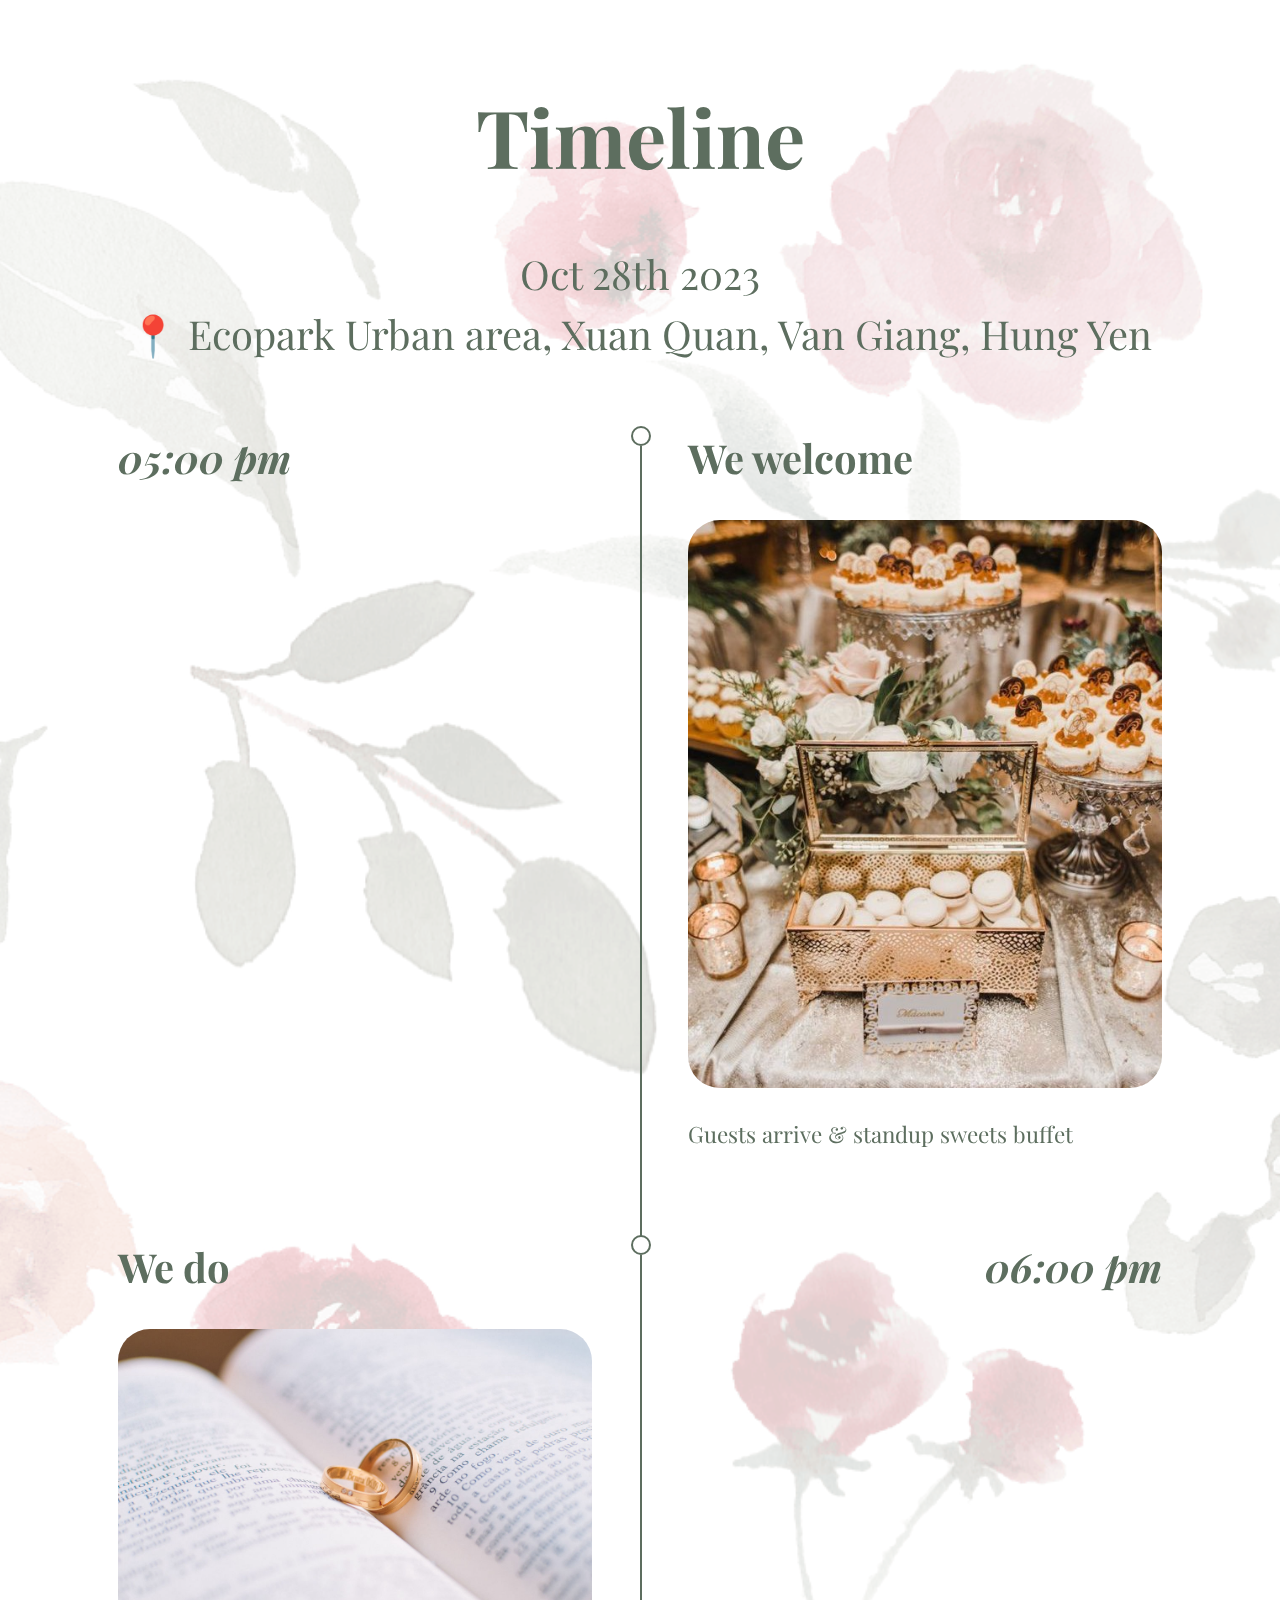
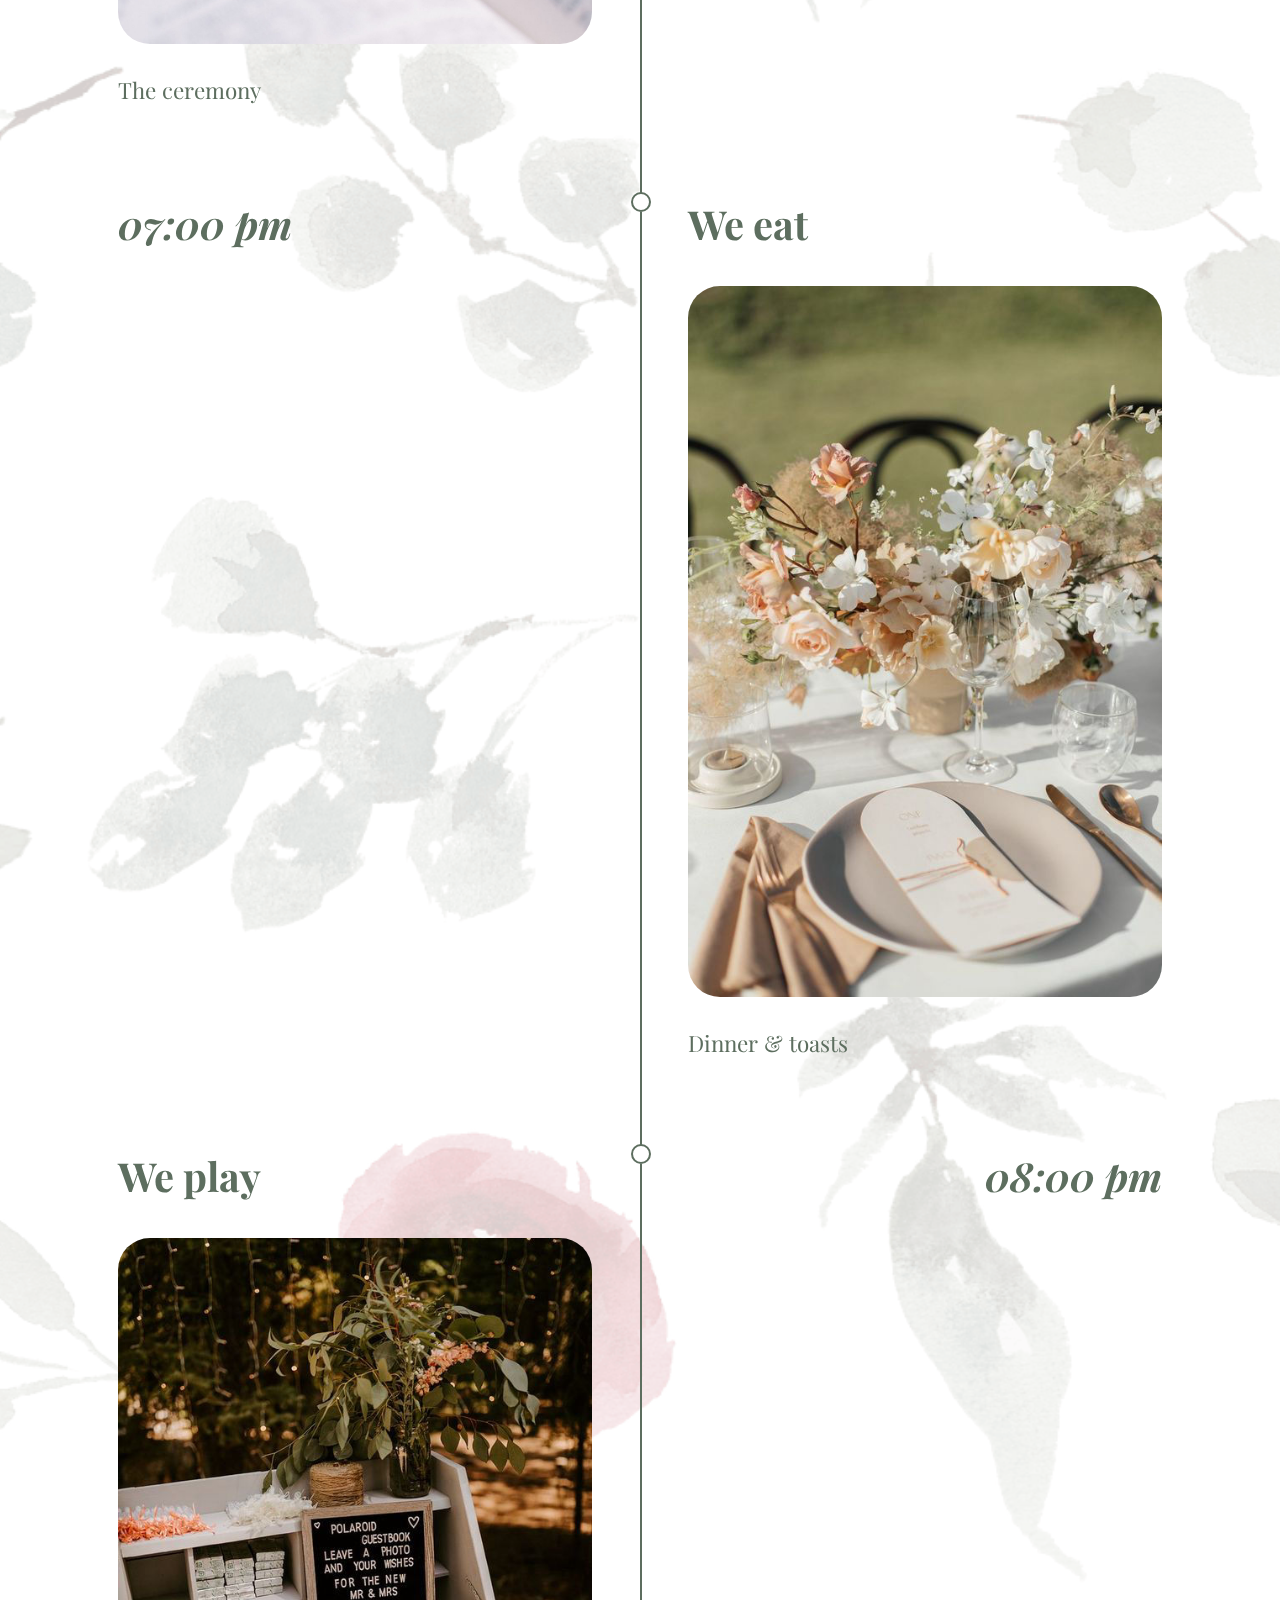
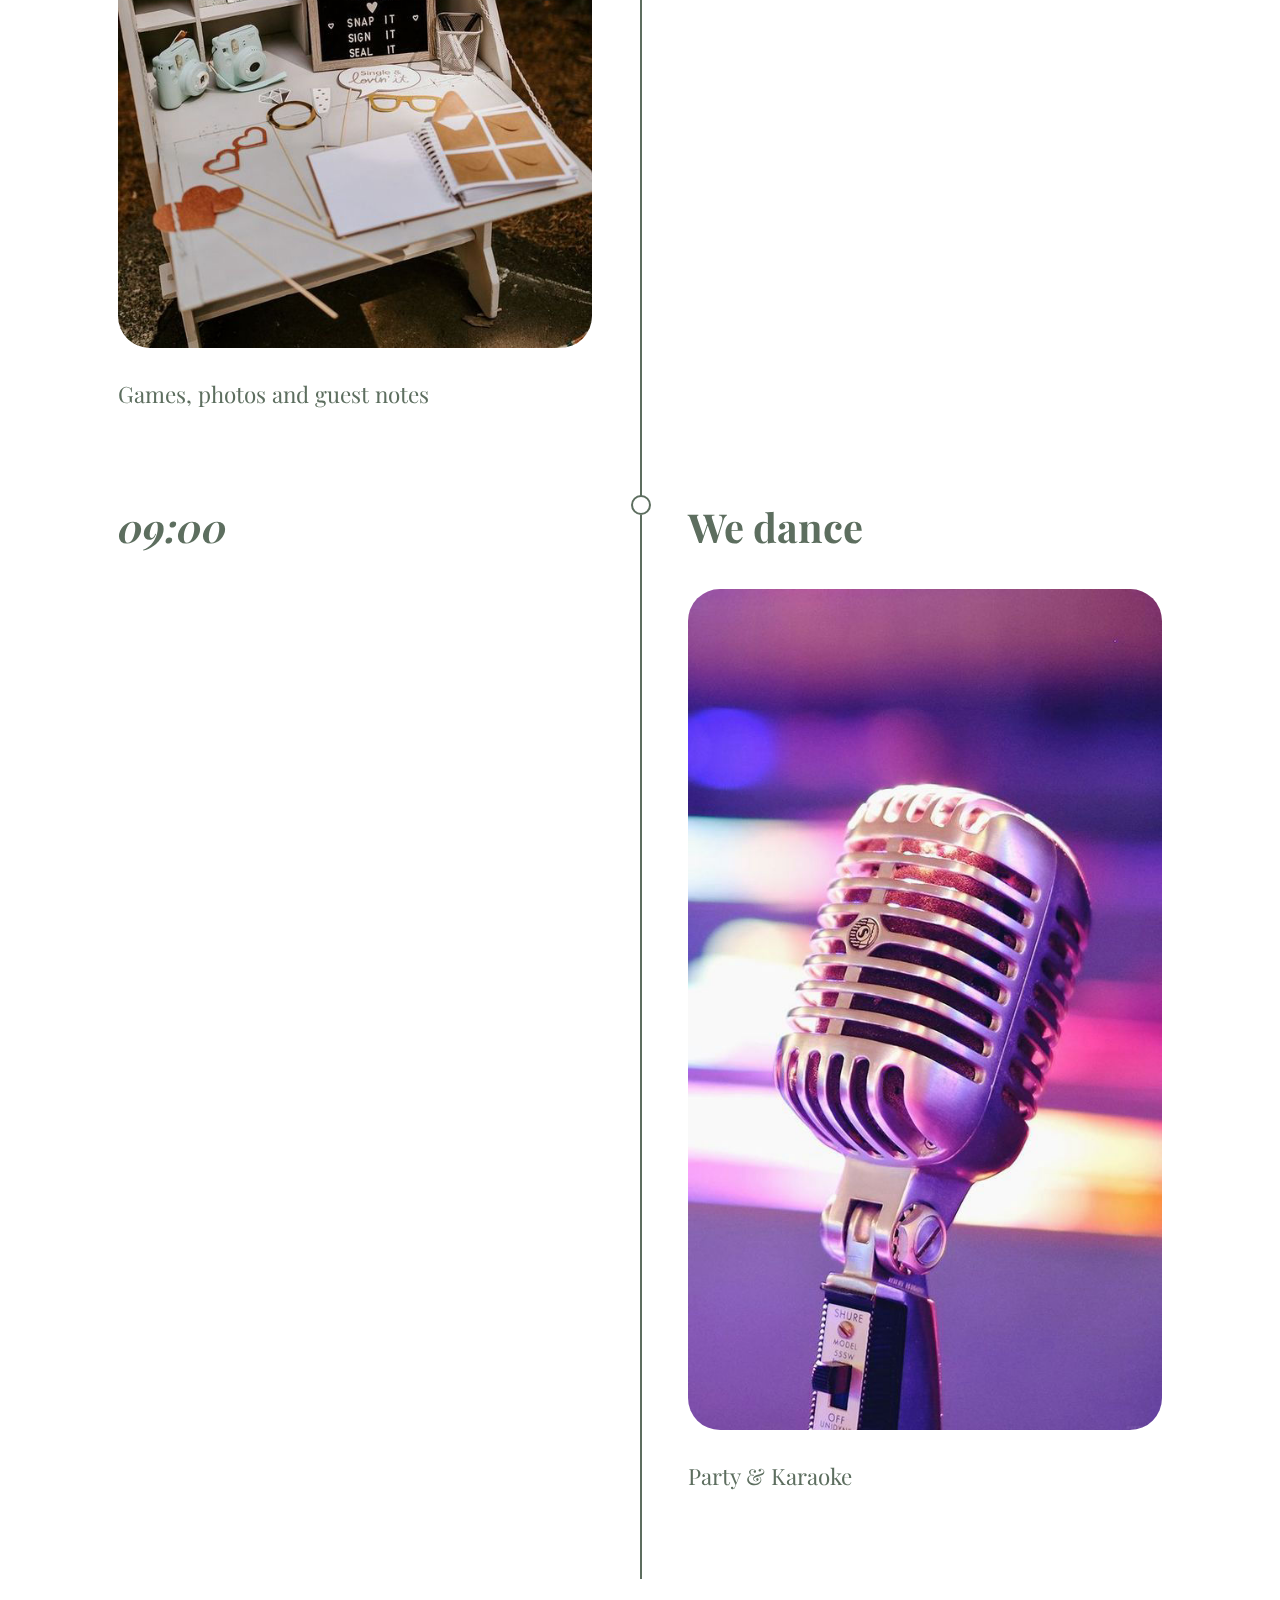
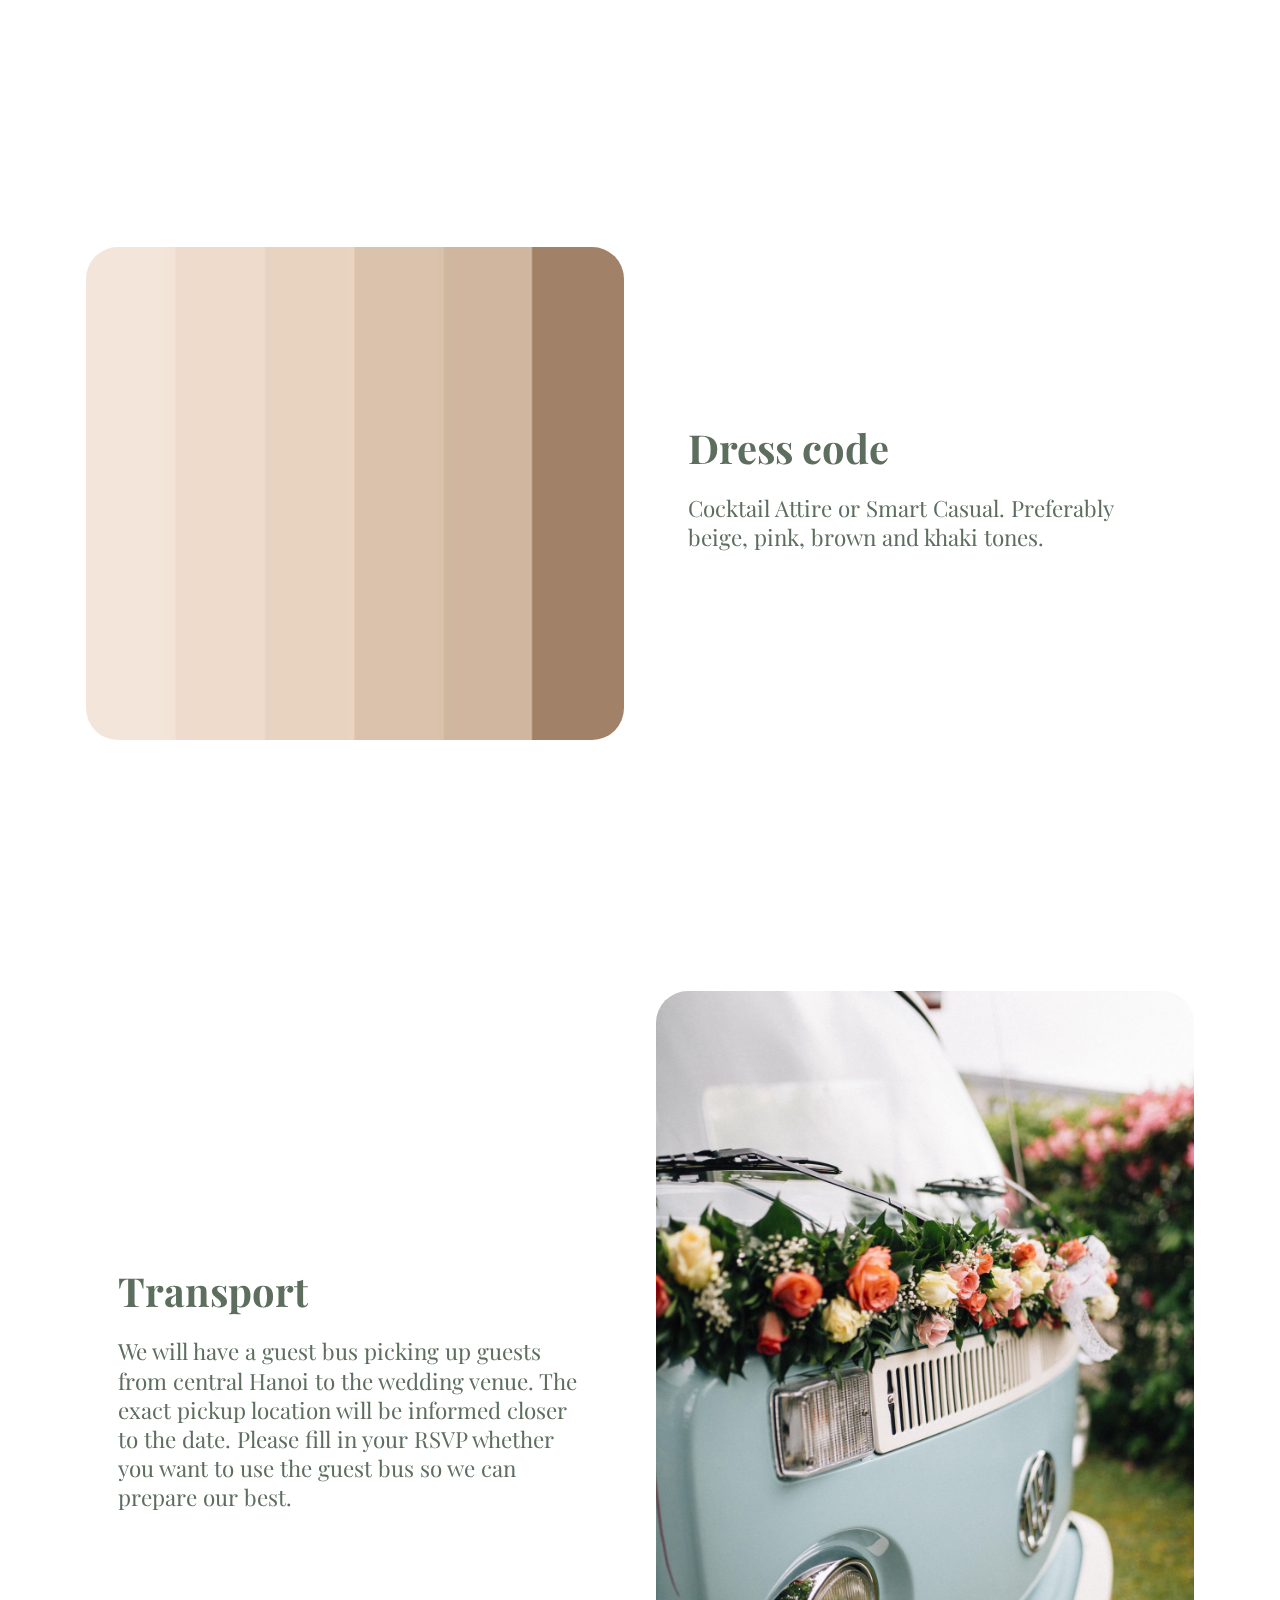
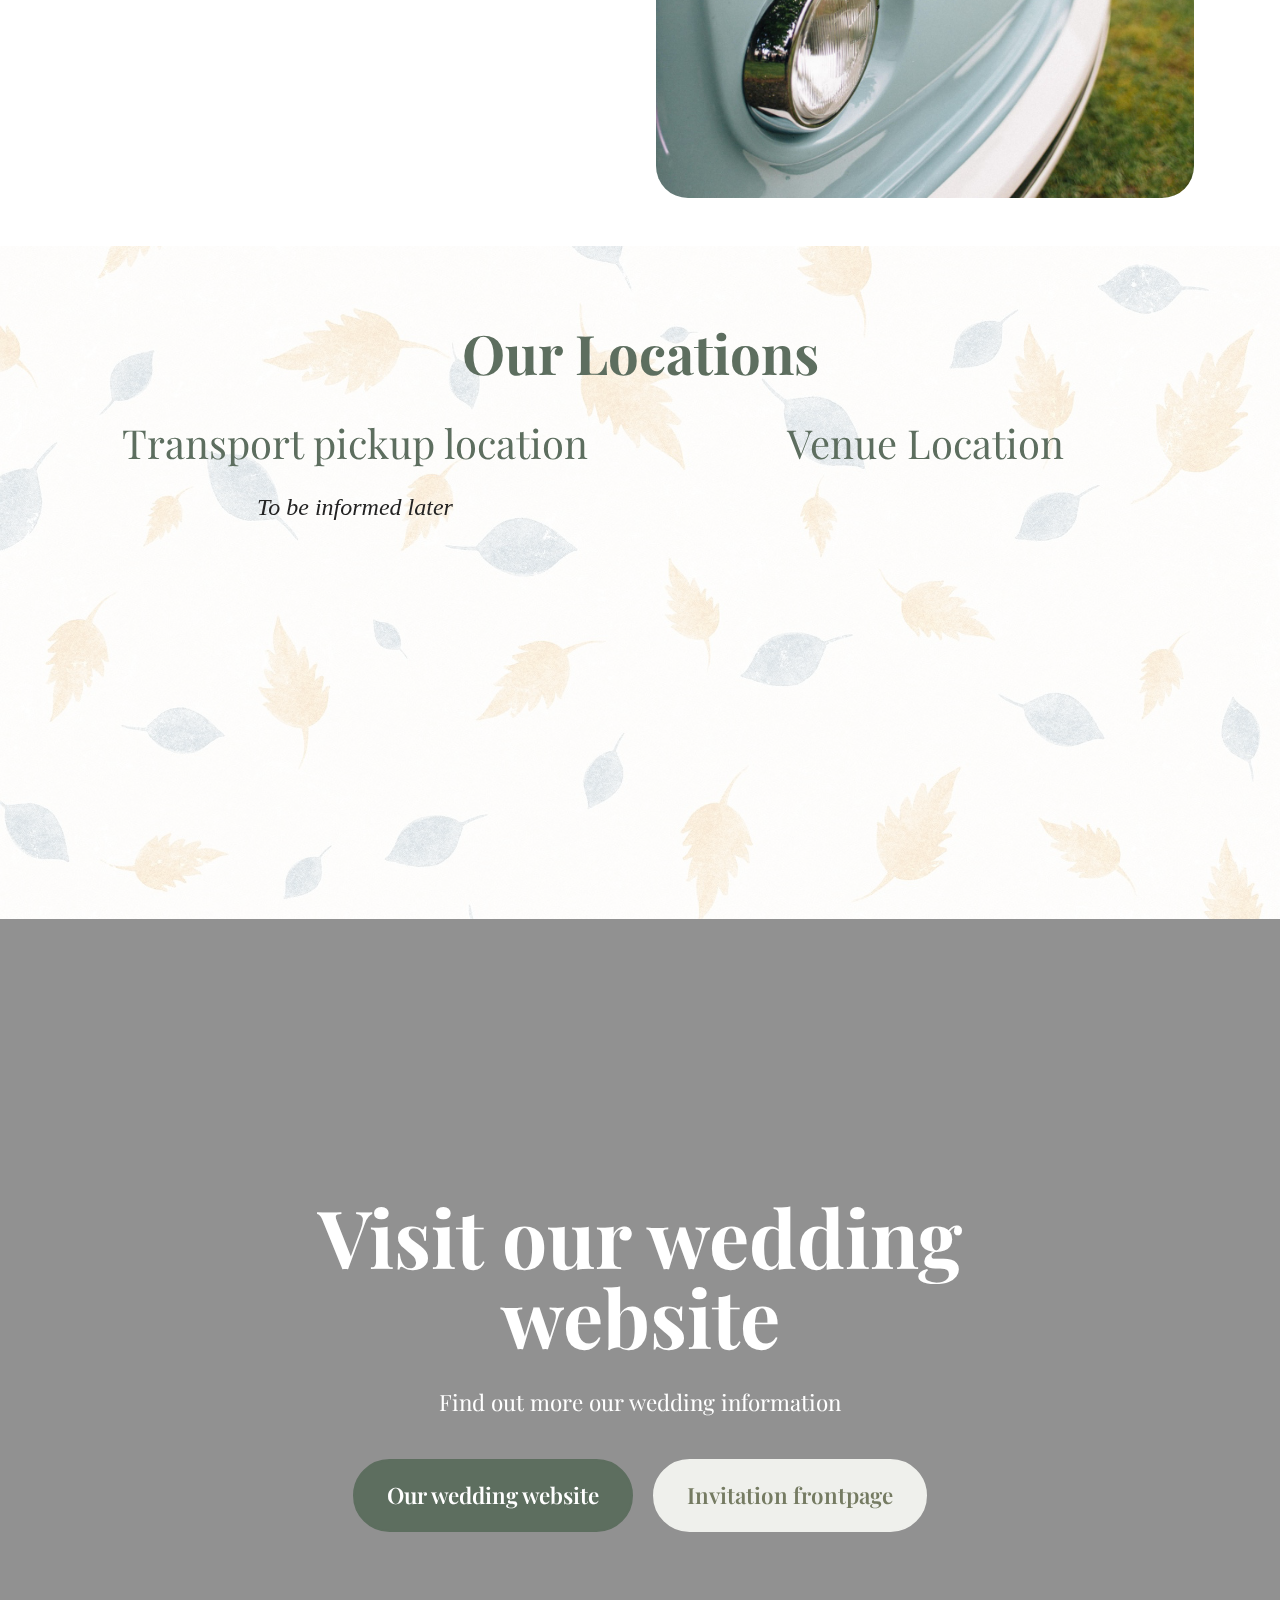
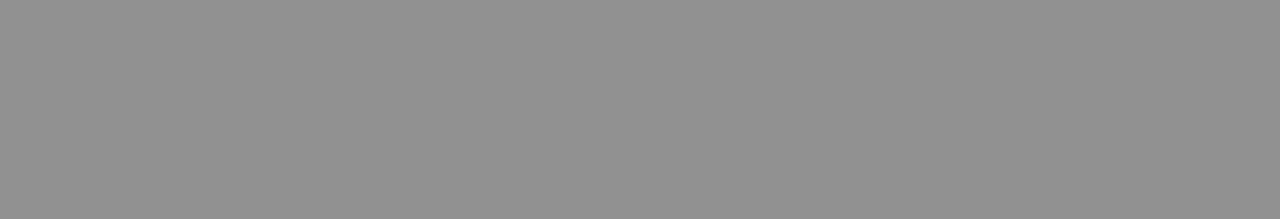
==== commit 203823d0: "update invitation" ====
--- a/page1.html
+++ b/page1.html
@@ -37,91 +37,95 @@
             <h3 class="mbr-section-title mbr-fonts-style align-center mb-0 display-1">
                 <strong>Timeline</strong>
             </h3>
-            <h4 class="mbr-section-subtitle mbr-fonts-style align-center mb-0 mt-2 display-5"><br>Oct 28th 2023<br><br>📍 Ecopark Urban area, Xuan Quan, Van Giang, Hung Yen</h4>
+            <h4 class="mbr-section-subtitle mbr-fonts-style align-center mb-0 mt-2 display-5"><br>Oct 28th 2023<br>📍 Ecopark Urban area, Xuan Quan, Van Giang, Hung Yen<br></h4>
         </div>
         <div class="row timeline-element mb-2 mt-4">
             <div class="timeline-date col-12 col-md-6">
                 <div class="timeline-date-wrapper">
-                    <p class="mbr-timeline-date mbr-fonts-style display-5"><strong>
-                        We do</strong></p>
-                </div>
-            </div>
-            <span class="iconBackground"></span>
-            <div class="col-12 col-md-6">
-                <div class="timeline-text-wrapper">
-                    <h4 class="mbr-timeline-title mbr-fonts-style mb-4 display-5"><strong>04:00 pm</strong></h4>
+                    <p class="mbr-timeline-date mbr-fonts-style display-5"><strong><em>05:00 pm</em></strong></p>
+                </div>
+            </div>
+            <span class="iconBackground"></span>
+            <div class="col-12 col-md-6">
+                <div class="timeline-text-wrapper">
+                    <h4 class="mbr-timeline-title mbr-fonts-style mb-4 display-5"><strong>We welcome</strong></h4>
+                    <div class="image-wrapper mb-4">
+                        <img src="assets/images/2841bd93390c7ddb9609128abddf17dd-564x846.jpeg" alt="Mobirise Website Builder" title="">
+                    </div>
+                    <p class="mbr-text mbr-fonts-style display-7">
+                        Guests arrive &amp; standup sweets buffet</p>
+                </div>
+            </div>
+        </div>
+        <div class="row timeline-element mb-2">
+            <div class="col-12 col-md-6">
+                <div class="timeline-text-wrapper">
+                    <h4 class="mbr-timeline-title mbr-fonts-style mb-4 display-5"><strong>We do</strong></h4>
                     <div class="image-wrapper mb-4">
                         <img src="assets/images/mbr-1128x750.jpg" alt="Mobirise Website Builder" title="">
                     </div>
                     <p class="mbr-text mbr-fonts-style display-7">
-                        You don't have to code to create your own site. Select one of available themes in the Mobirise
-                        sitebuilder.
-                    </p>
-                </div>
-            </div>
-        </div>
-        <div class="row timeline-element mb-2">
-            <div class="col-12 col-md-6">
-                <div class="timeline-text-wrapper">
-                    <h4 class="mbr-timeline-title mbr-fonts-style mb-4 display-5"><strong>04:00 pm</strong></h4>
-                    <div class="image-wrapper mb-4">
-                        <img src="assets/images/mbr-1128x867.jpg" alt="Mobirise Website Builder" title="">
-                    </div>
-                    <p class="mbr-text mbr-fonts-style display-7">
-                        All sites you create with the Mobirise web builder are mobile-friendly natively. No special
-                        actions required.
-                    </p>
-                </div>
-            </div>
-            <span class="iconBackground"></span>
-            <div class="timeline-date col-12 col-md-6">
-                <div class="timeline-date-wrapper">
-                    <p class="mbr-timeline-date mbr-fonts-style display-5"><strong>We drink</strong></p>
-                </div>
-            </div>
-        </div>
-        <div class="row timeline-element mb-2">
-            <div class="timeline-date col-12 col-md-6">
-                <div class="timeline-date-wrapper">
-                    <p class="mbr-timeline-date mbr-fonts-style display-5"><strong>We eat</strong></p>
-                </div>
-            </div>
-            <span class="iconBackground"></span>
-            <div class="col-12 col-md-6">
-                <div class="timeline-text-wrapper">
-                    <h4 class="mbr-timeline-title mbr-fonts-style mb-4 display-5"><strong>04:00 pm</strong></h4>
-                    <div class="image-wrapper mb-4">
-                        <img src="assets/images/mbr-1128x752.jpg" alt="Mobirise Website Builder" title="">
-                    </div>
-                    <p class="mbr-text mbr-fonts-style display-7">
-                        Select the theme that suits you. Each theme in the Mobirise site builder contains a set of
-                        unique blocks.
-                    </p>
-                </div>
-            </div>
-        </div>
-        <div class="row timeline-element mb-2">
-            <div class="col-12 col-md-6">
-                <div class="timeline-text-wrapper">
-                    <h4 class="mbr-timeline-title mbr-fonts-style mb-4 display-5"><strong>04:00 pm</strong></h4>
-                    <div class="image-wrapper mb-4">
-                        <img src="assets/images/mbr-1-1128x752.jpg" alt="Mobirise Website Builder" title="">
-                    </div>
-                    <p class="mbr-text mbr-fonts-style display-7">
-                        Use Mobirise website building software to create multiple sites for commercial and non-profit
-                        projects.
-                    </p>
-                </div>
-            </div>
-            <span class="iconBackground"></span>
-            <div class="timeline-date col-12 col-md-6">
-                <div class="timeline-date-wrapper">
-                    <p class="mbr-timeline-date mbr-fonts-style display-5">
-                        <strong>We dance</strong></p>
-                </div>
-            </div>
-        </div>
-        
+                        The ceremony</p>
+                </div>
+            </div>
+            <span class="iconBackground"></span>
+            <div class="timeline-date col-12 col-md-6">
+                <div class="timeline-date-wrapper">
+                    <p class="mbr-timeline-date mbr-fonts-style display-5"><em><strong>06:00 pm</strong></em></p>
+                </div>
+            </div>
+        </div>
+        <div class="row timeline-element mb-2">
+            <div class="timeline-date col-12 col-md-6">
+                <div class="timeline-date-wrapper">
+                    <p class="mbr-timeline-date mbr-fonts-style display-5"><strong><em>07:00 pm</em></strong></p>
+                </div>
+            </div>
+            <span class="iconBackground"></span>
+            <div class="col-12 col-md-6">
+                <div class="timeline-text-wrapper">
+                    <h4 class="mbr-timeline-title mbr-fonts-style mb-4 display-5"><strong>We eat</strong></h4>
+                    <div class="image-wrapper mb-4">
+                        <img src="assets/images/4a04f863bdd5a072f48568e5d59054c0-564x846.jpg" alt="Mobirise Website Builder" title="">
+                    </div>
+                    <p class="mbr-text mbr-fonts-style display-7">Dinner &amp; toasts</p>
+                </div>
+            </div>
+        </div>
+        <div class="row timeline-element mb-2">
+            <div class="col-12 col-md-6">
+                <div class="timeline-text-wrapper">
+                    <h4 class="mbr-timeline-title mbr-fonts-style mb-4 display-5"><strong>We play</strong></h4>
+                    <div class="image-wrapper mb-4">
+                        <img src="assets/images/e8a9dd8a101f516502ec35e661062fd1-564x845.jpg" alt="Mobirise Website Builder" title="">
+                    </div>
+                    <p class="mbr-text mbr-fonts-style display-7">Games, photos and guest notes</p>
+                </div>
+            </div>
+            <span class="iconBackground"></span>
+            <div class="timeline-date col-12 col-md-6">
+                <div class="timeline-date-wrapper">
+                    <p class="mbr-timeline-date mbr-fonts-style display-5"><em><strong>08:00 pm</strong></em></p>
+                </div>
+            </div>
+        </div>
+        <div class="row timeline-element mb-2">
+            <div class="timeline-date col-12 col-md-6">
+                <div class="timeline-date-wrapper">
+                    <p class="mbr-timeline-date mbr-fonts-style display-5"><em><strong>09:00</strong></em></p>
+                </div>
+            </div>
+            <span class="iconBackground"></span>
+            <div class="col-12 col-md-6">
+                <div class="timeline-text-wrapper">
+                    <h4 class="mbr-timeline-title mbr-fonts-style mb-4 display-5"><strong>We dance</strong></h4>
+                    <div class="image-wrapper mb-4">
+                        <img src="assets/images/968a6e25030b966bbc34898e5aac0963-564x1001.jpg" alt="Mobirise Website Builder" title="">
+                    </div>
+                    <p class="mbr-text mbr-fonts-style display-7">Party &amp; Karaoke</p>
+                </div>
+            </div>
+        </div>
         
         
         
@@ -143,9 +147,8 @@
         <div class="row align-items-center">
             <div class="col-12 col-lg-6">
                 <div class="image-wrapper">
-                    <img src="assets/images/mbr-1256x837.jpg" alt="Mobirise Website Builder">
-                    <p class="mbr-description mbr-fonts-style pt-2 align-center display-4">
-                    Dress code</p>
+                    <img src="assets/images/542212c6769b202f97f95f824bfad482-564x802.jpeg" alt="Mobirise Website Builder">
+                    
                 </div>
             </div>
             <div class="col-12 col-lg">
@@ -153,7 +156,7 @@
                     <h3 class="mbr-section-title mbr-fonts-style mb-3 display-5">
                         <strong>Dress code</strong></h3>
                     <p class="mbr-text mbr-fonts-style display-7">
-                        Use Mobirise website building software to create multiple sites for commercial and non-profit projects. Click on the image in this block to replace it. You can add a description below your image, or on the side. If you want to hide some of the text fields, open the Block parameters, and uncheck relevant options.</p>
+                        Cocktail Attire or Smart Casual. Preferably beige, pink, brown and khaki tones.</p>
                 </div>
             </div>
         </div>
@@ -172,8 +175,7 @@
             <div class="col-12 col-lg-6">
                 <div class="image-wrapper">
                     <img src="assets/images/mbr-1256x1884.jpg" alt="">
-                    <p class="mbr-description mbr-fonts-style mt-2 align-center display-4">
-                        Transport</p>
+                    
                 </div>
             </div>
             <div class="col-12 col-lg">
@@ -181,7 +183,7 @@
                     <h3 class="mbr-section-title mbr-fonts-style mb-3 display-5">
                         <strong>Transport</strong></h3>
                     <p class="mbr-text mbr-fonts-style display-7">
-                        Use Mobirise website building software to create multiple sites for commercial and non-profit projects. Click on the image in this block to replace it. You can add a description below your image, or on the side. If you want to hide some of the text fields, open the Block parameters, and uncheck relevant options.</p>
+                        We will have a guest bus picking up guests from central Hanoi to the wedding venue. The exact pickup location will be informed closer to the date. Please fill in your RSVP whether you want to use the guest bus so we can prepare our best.</p>
                 </div>
             </div>
         </div>
@@ -203,7 +205,7 @@
             </div>
             <div class="col-12 col-lg-6">
                 <h4 class="mbr-section-subtitle mb-3 align-center mbr-fonts-style display-5">Transport pickup location</h4>
-                <div class="google-map"><iframe frameborder="0" style="border:0" src="https://www.google.com/maps/embed?pb=!1m18!1m12!1m3!1d3724.6132446953534!2d105.8437438125572!3d21.008134880555275!2m3!1f0!2f0!3f0!3m2!1i1024!2i768!4f13.1!3m3!1m2!1s0x3135ab89fc145c27%3A0x8a43abebb04f1268!2zxJDhuqFpIEPhu5MgVmnhu4d0LCBMw6ogxJDhuqFpIEjDoG5oLCBIYWkgQsOgIFRyxrBuZywgSMOgIE7hu5lpLCBWaeG7h3QgTmFt!5e0!3m2!1svi!2sfi!4v1691586636585!5m2!1svi!2sfi" allowfullscreen=""></iframe></div>
+                <div class="transport-map">To be informed later</div>
             </div>
             <div class="col-12 col-lg-6">
                 <h4 class="mbr-section-subtitle mb-3 mt-5 mt-lg-0 align-center mbr-fonts-style display-5">Venue Location</h4>
@@ -224,7 +226,7 @@
 				
 				<p class="mbr-fonts-style mbr-text mbr-white mb-4 display-7">
 					Find out more our wedding information</p>
-				<div class="mbr-section-btn"><a class="btn btn-primary display-7" href="https://mobiri.se">Our wedding website</a> <a class="btn btn-white display-7" href="index.html">Invitation frontpage</a></div>
+				<div class="mbr-section-btn"><a class="btn btn-primary display-7" href="https://tunglatui94.github.io/tru-truy-wedding/">Our wedding website</a> <a class="btn btn-white display-7" href="index.html">Invitation frontpage</a></div>
 			</div>
 		</div>
 	</div>
--- a/assets/mobirise/css/mbr-additional.css
+++ b/assets/mobirise/css/mbr-additional.css
@@ -13,6 +13,13 @@
 .item-wrapper {
   border-radius: 2rem !important;
 }
+
+.transport-map {
+  text-align: center;
+  font-size: 1.5rem;
+  font-style: italic;
+}
+
 .video-wrapper {
   overflow: hidden;
 }
@@ -29,11 +36,11 @@
 }
 .display-2 {
   font-family: 'Playfair Display', serif;
-  font-size: 4rem;
+  font-size: 3.4rem;
   line-height: 1;
 }
 .display-2 > .mbr-iconfont {
-  font-size: 5rem;
+  font-size: 4.25rem;
 }
 .display-4 {
   font-family: 'Playfair Display', serif;
@@ -76,9 +83,9 @@
     line-height: calc( 1.1 * (2.4rem + (5 - 2.4) * ((100vw - 20rem) / (48 - 20))));
   }
   .display-2 {
-    font-size: 3.2rem;
-    font-size: calc( 2.05rem + (4 - 2.05) * ((100vw - 20rem) / (48 - 20)));
-    line-height: calc( 1.3 * (2.05rem + (4 - 2.05) * ((100vw - 20rem) / (48 - 20))));
+    font-size: 2.72rem;
+    font-size: calc( 1.8399999999999999rem + (3.4 - 1.8399999999999999) * ((100vw - 20rem) / (48 - 20)));
+    line-height: calc( 1.3 * (1.8399999999999999rem + (3.4 - 1.8399999999999999) * ((100vw - 20rem) / (48 - 20))));
   }
   .display-4 {
     font-size: 0.8rem;
--- a/assets/mobirise/css/mbr-additional.css
+++ b/assets/mobirise/css/mbr-additional.css
@@ -13,6 +13,13 @@
 .item-wrapper {
   border-radius: 2rem !important;
 }
+
+.transport-map {
+  text-align: center;
+  font-size: 1.5rem;
+  font-style: italic;
+}
+
 .video-wrapper {
   overflow: hidden;
 }
@@ -29,11 +36,11 @@
 }
 .display-2 {
   font-family: 'Playfair Display', serif;
-  font-size: 4rem;
+  font-size: 3.4rem;
   line-height: 1;
 }
 .display-2 > .mbr-iconfont {
-  font-size: 5rem;
+  font-size: 4.25rem;
 }
 .display-4 {
   font-family: 'Playfair Display', serif;
@@ -76,9 +83,9 @@
     line-height: calc( 1.1 * (2.4rem + (5 - 2.4) * ((100vw - 20rem) / (48 - 20))));
   }
   .display-2 {
-    font-size: 3.2rem;
-    font-size: calc( 2.05rem + (4 - 2.05) * ((100vw - 20rem) / (48 - 20)));
-    line-height: calc( 1.3 * (2.05rem + (4 - 2.05) * ((100vw - 20rem) / (48 - 20))));
+    font-size: 2.72rem;
+    font-size: calc( 1.8399999999999999rem + (3.4 - 1.8399999999999999) * ((100vw - 20rem) / (48 - 20)));
+    line-height: calc( 1.3 * (1.8399999999999999rem + (3.4 - 1.8399999999999999) * ((100vw - 20rem) / (48 - 20))));
   }
   .display-4 {
     font-size: 0.8rem;
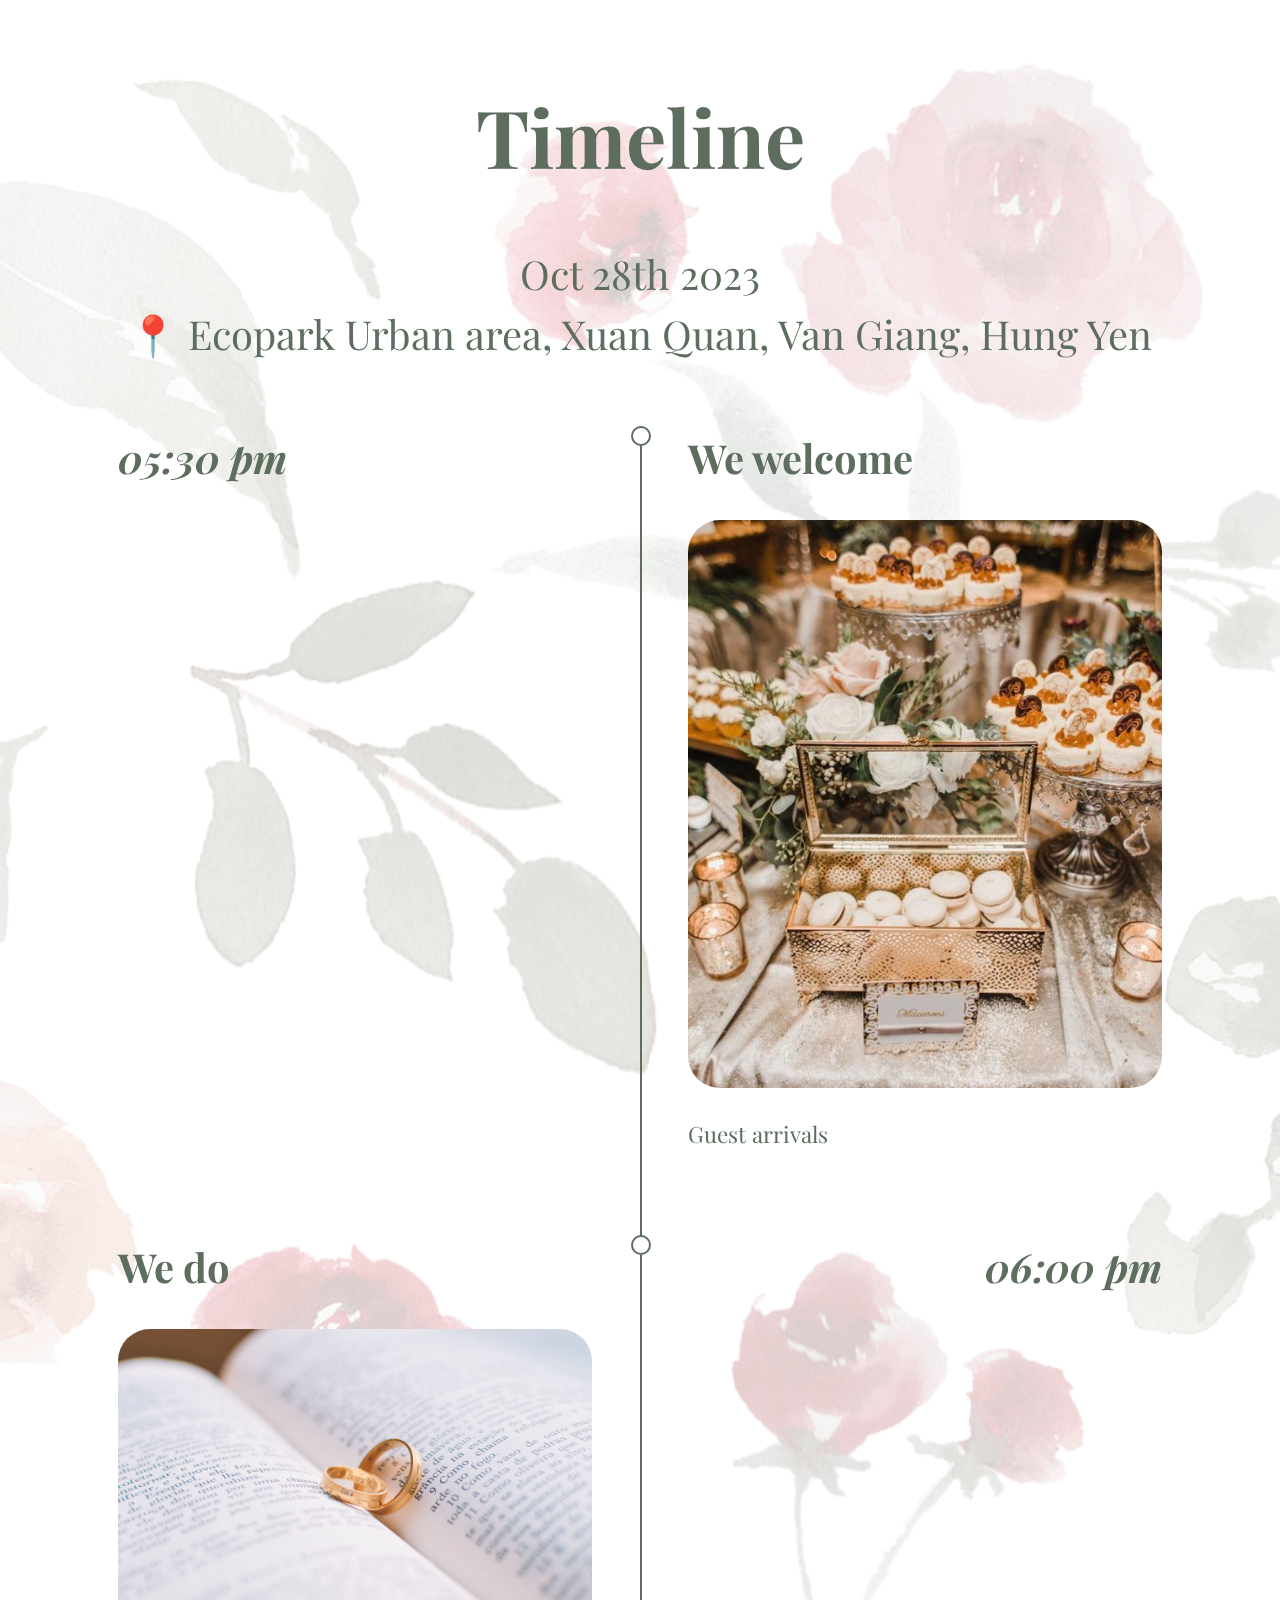
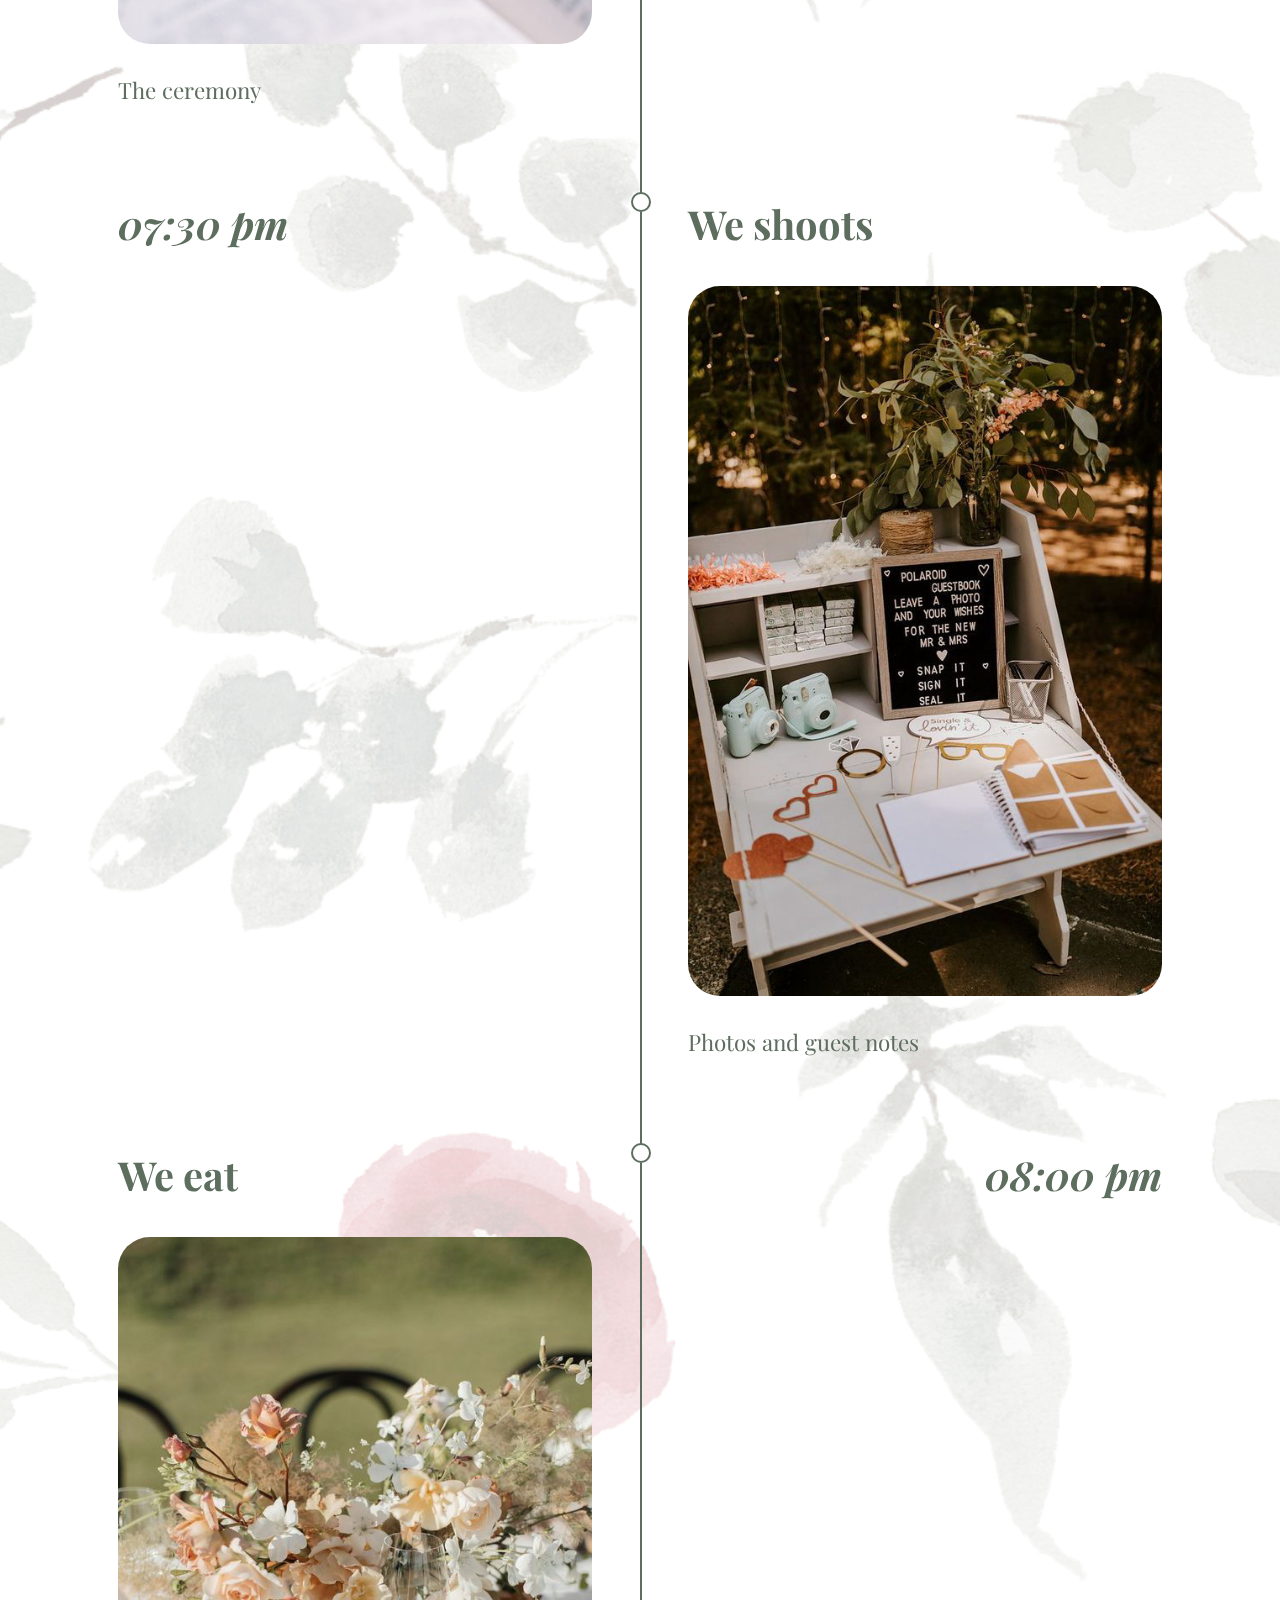
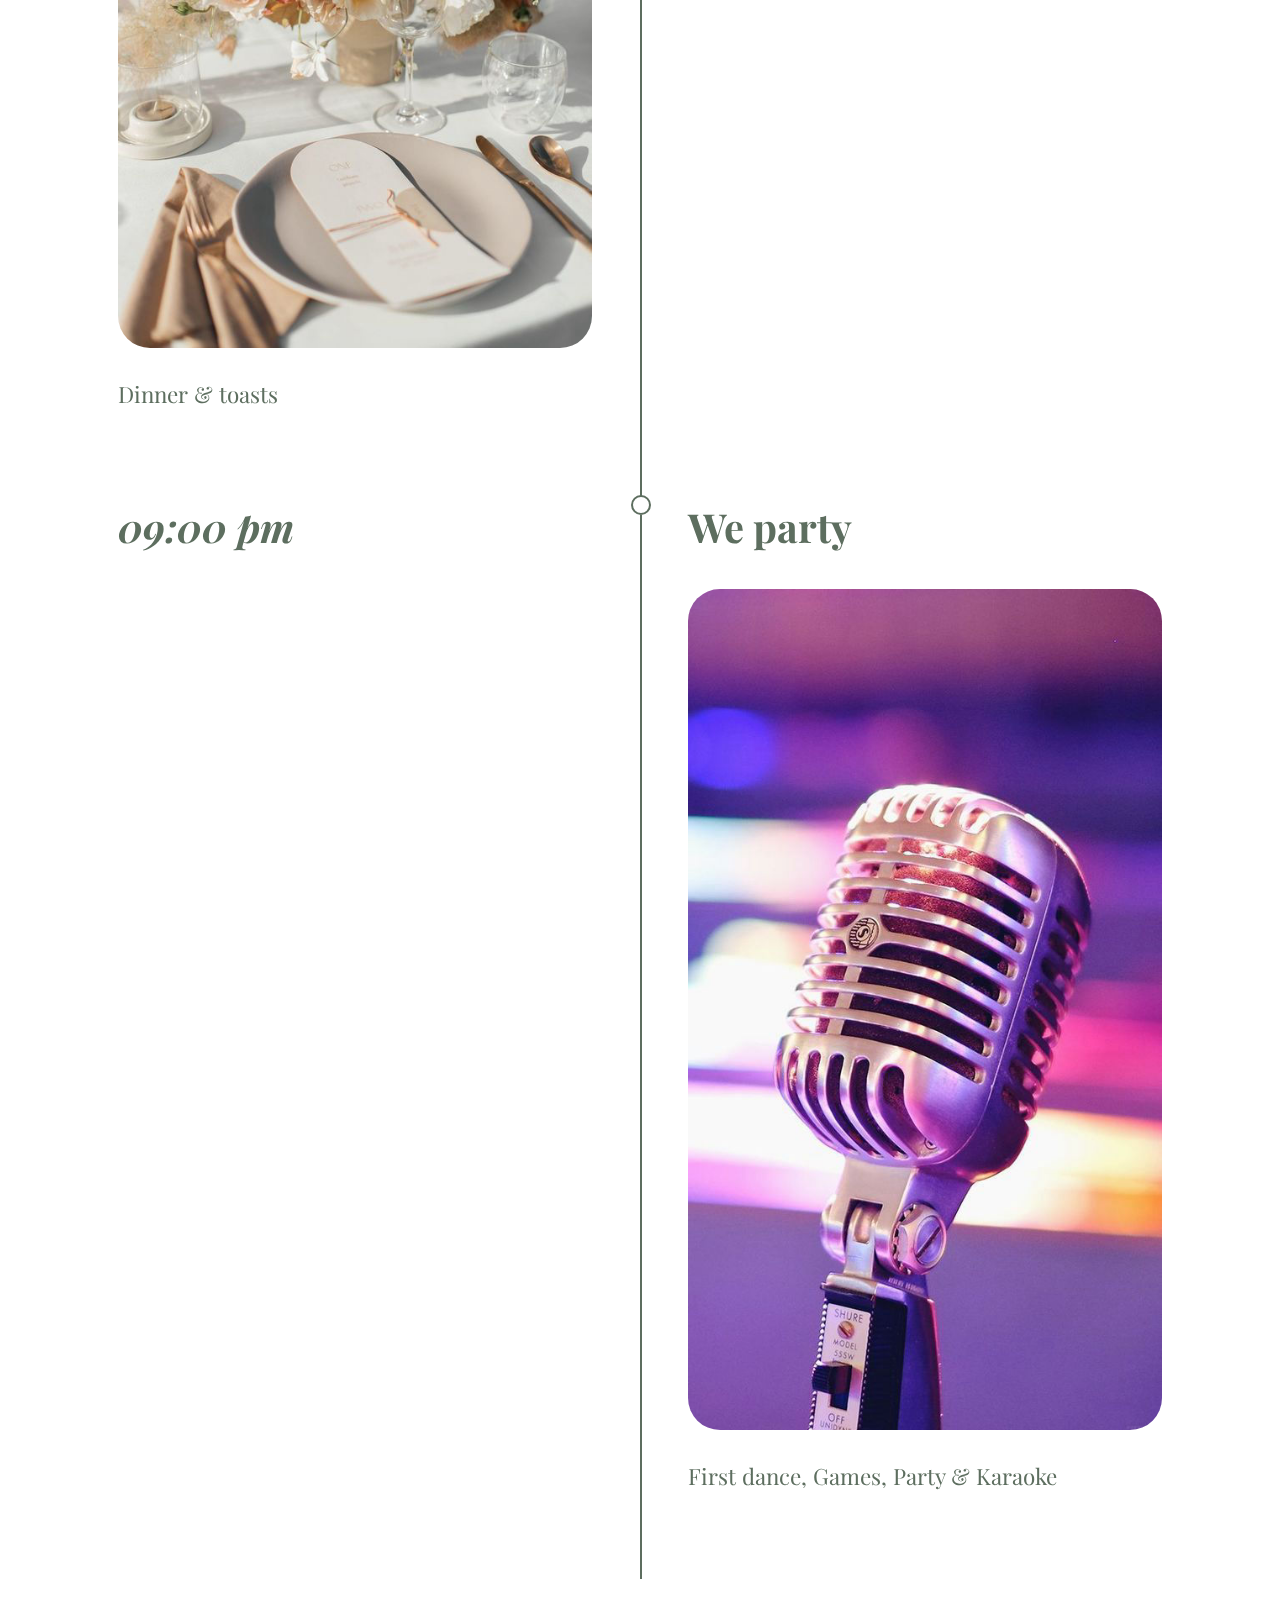
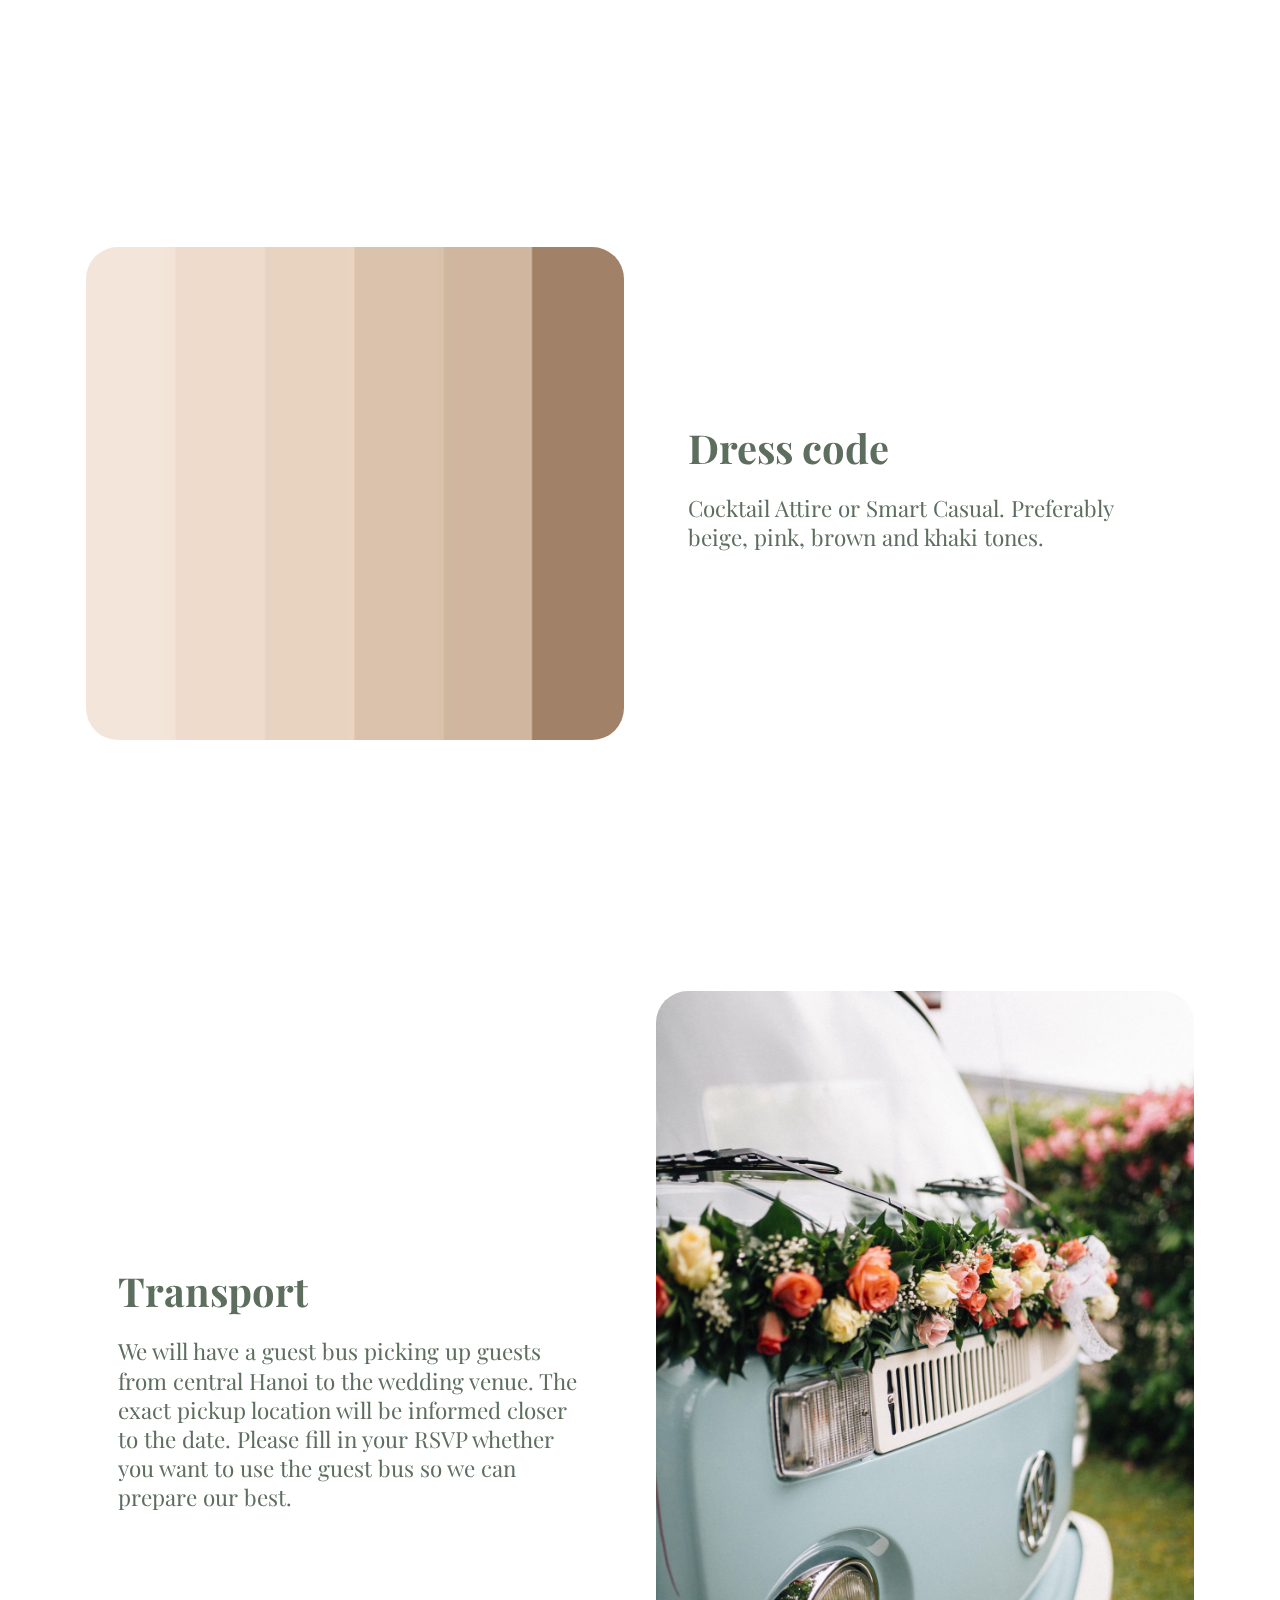
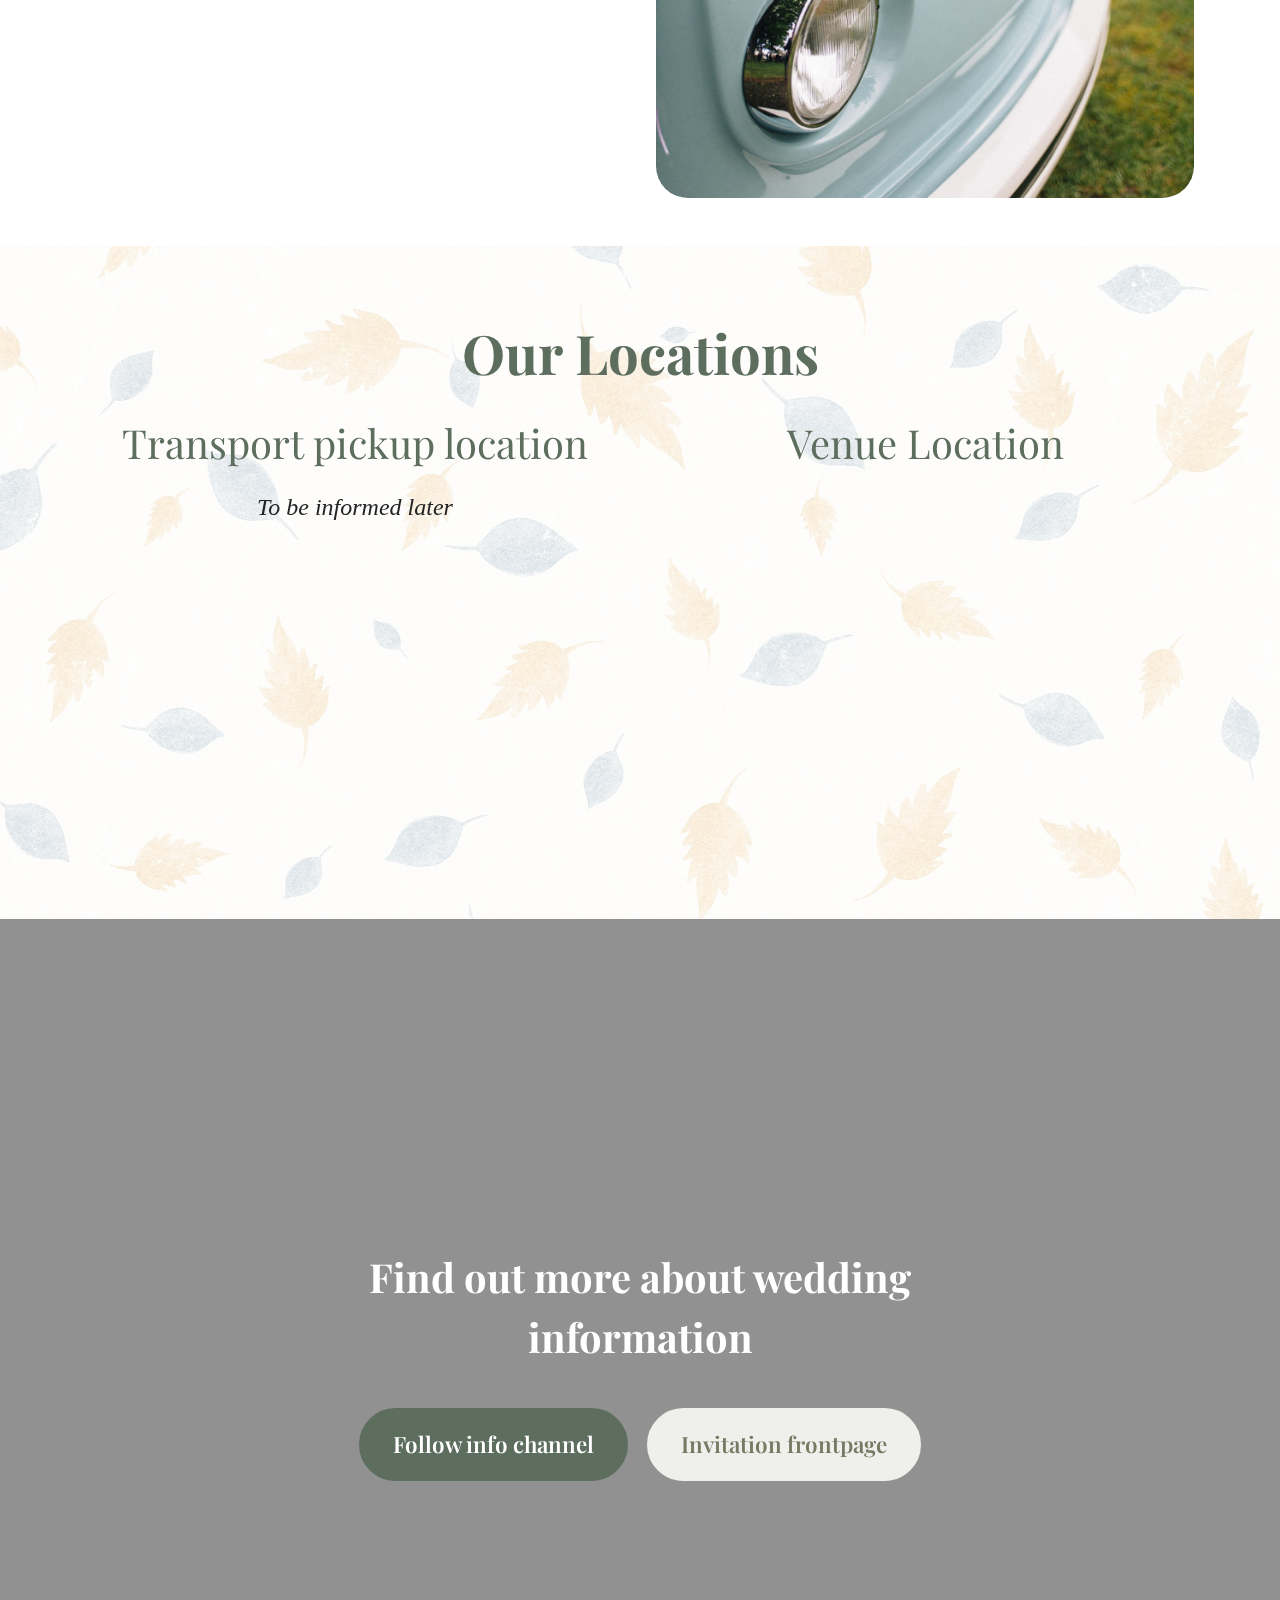
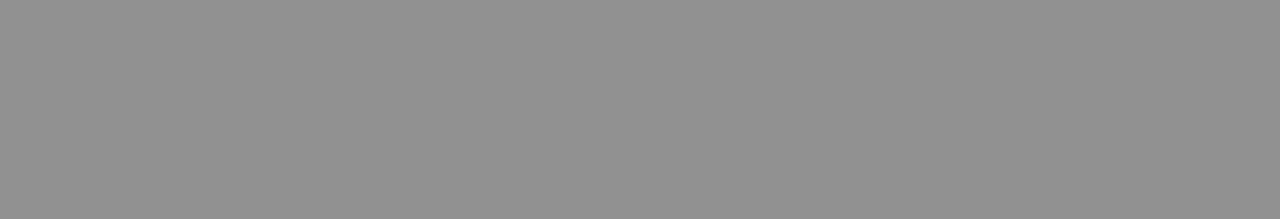
==== commit 3b494ee2: "updated by vợ iu" ====
--- a/page1.html
+++ b/page1.html
@@ -42,7 +42,7 @@
         <div class="row timeline-element mb-2 mt-4">
             <div class="timeline-date col-12 col-md-6">
                 <div class="timeline-date-wrapper">
-                    <p class="mbr-timeline-date mbr-fonts-style display-5"><strong><em>05:00 pm</em></strong></p>
+                    <p class="mbr-timeline-date mbr-fonts-style display-5"><strong><em>05:30 pm</em></strong></p>
                 </div>
             </div>
             <span class="iconBackground"></span>
@@ -53,7 +53,7 @@
                         <img src="assets/images/2841bd93390c7ddb9609128abddf17dd-564x846.jpeg" alt="Mobirise Website Builder" title="">
                     </div>
                     <p class="mbr-text mbr-fonts-style display-7">
-                        Guests arrive &amp; standup sweets buffet</p>
+                        Guest arrivals </p>
                 </div>
             </div>
         </div>
@@ -78,10 +78,21 @@
         <div class="row timeline-element mb-2">
             <div class="timeline-date col-12 col-md-6">
                 <div class="timeline-date-wrapper">
-                    <p class="mbr-timeline-date mbr-fonts-style display-5"><strong><em>07:00 pm</em></strong></p>
-                </div>
-            </div>
-            <span class="iconBackground"></span>
+                    <p class="mbr-timeline-date mbr-fonts-style display-5"><strong><em>07:30 pm</em></strong></p>
+                </div>
+            </div>
+            <span class="iconBackground"></span>
+            <div class="col-12 col-md-6">
+                <div class="timeline-text-wrapper">
+                    <h4 class="mbr-timeline-title mbr-fonts-style mb-4 display-5"><strong>We shoots</strong></h4>
+                    <div class="image-wrapper mb-4">
+                        <img src="assets/images/e8a9dd8a101f516502ec35e661062fd1-564x845.jpg" alt="Mobirise Website Builder" title="">
+                    </div>
+                    <p class="mbr-text mbr-fonts-style display-7">Photos and guest notes</p>
+                </div>
+            </div>
+        </div>
+        <div class="row timeline-element mb-2">
             <div class="col-12 col-md-6">
                 <div class="timeline-text-wrapper">
                     <h4 class="mbr-timeline-title mbr-fonts-style mb-4 display-5"><strong>We eat</strong></h4>
@@ -91,17 +102,6 @@
                     <p class="mbr-text mbr-fonts-style display-7">Dinner &amp; toasts</p>
                 </div>
             </div>
-        </div>
-        <div class="row timeline-element mb-2">
-            <div class="col-12 col-md-6">
-                <div class="timeline-text-wrapper">
-                    <h4 class="mbr-timeline-title mbr-fonts-style mb-4 display-5"><strong>We play</strong></h4>
-                    <div class="image-wrapper mb-4">
-                        <img src="assets/images/e8a9dd8a101f516502ec35e661062fd1-564x845.jpg" alt="Mobirise Website Builder" title="">
-                    </div>
-                    <p class="mbr-text mbr-fonts-style display-7">Games, photos and guest notes</p>
-                </div>
-            </div>
             <span class="iconBackground"></span>
             <div class="timeline-date col-12 col-md-6">
                 <div class="timeline-date-wrapper">
@@ -112,17 +112,17 @@
         <div class="row timeline-element mb-2">
             <div class="timeline-date col-12 col-md-6">
                 <div class="timeline-date-wrapper">
-                    <p class="mbr-timeline-date mbr-fonts-style display-5"><em><strong>09:00</strong></em></p>
-                </div>
-            </div>
-            <span class="iconBackground"></span>
-            <div class="col-12 col-md-6">
-                <div class="timeline-text-wrapper">
-                    <h4 class="mbr-timeline-title mbr-fonts-style mb-4 display-5"><strong>We dance</strong></h4>
+                    <p class="mbr-timeline-date mbr-fonts-style display-5"><em><strong>09:00 pm</strong></em></p>
+                </div>
+            </div>
+            <span class="iconBackground"></span>
+            <div class="col-12 col-md-6">
+                <div class="timeline-text-wrapper">
+                    <h4 class="mbr-timeline-title mbr-fonts-style mb-4 display-5"><strong>We party</strong></h4>
                     <div class="image-wrapper mb-4">
                         <img src="assets/images/968a6e25030b966bbc34898e5aac0963-564x1001.jpg" alt="Mobirise Website Builder" title="">
                     </div>
-                    <p class="mbr-text mbr-fonts-style display-7">Party &amp; Karaoke</p>
+                    <p class="mbr-text mbr-fonts-style display-7">First dance, Games, Party &amp; Karaoke</p>
                 </div>
             </div>
         </div>
@@ -191,10 +191,6 @@
 </section>
 
 <section data-bs-version="5.1" class="map3 cid-tMrqhCDvfT" id="map3-8">
-    
-    
-    
-    
     <div class="mbr-overlay" style="opacity: 0.8; background-color: rgb(255, 255, 255);">
     </div>
 
@@ -221,12 +217,14 @@
 	<div class="container">
 		<div class="row">
 			<div class="content-wrap col-12 col-md-8">
-				<h1 class="mbr-section-title mbr-fonts-style mbr-white mb-4 display-1">
-					<strong>Visit our wedding website</strong></h1>
-				
-				<p class="mbr-fonts-style mbr-text mbr-white mb-4 display-7">
-					Find out more our wedding information</p>
-				<div class="mbr-section-btn"><a class="btn btn-primary display-7" href="https://tunglatui94.github.io/tru-truy-wedding/">Our wedding website</a> <a class="btn btn-white display-7" href="index.html">Invitation frontpage</a></div>
+				<h1 class="mbr-section-title mbr-fonts-style mbr-white mb-4 display-5">
+					<strong>Find out more about wedding information</strong>
+				</h1>
+				<div class="mbr-section-btn">
+                    <a class="hidden btn btn-primary display-7" href="https://tunglatui94.github.io/tru-truy-wedding/">Our wedding website</a>
+                    <a class="btn btn-primary display-7" href="https://t.me/+1Wv3WqVDRI45Y2M0" target="_blank">Follow info channel</a>
+                    <a class="btn btn-white display-7" href="index.html">Invitation frontpage</a>
+                </div>
 			</div>
 		</div>
 	</div>
--- a/assets/theme/css/style.css
+++ b/assets/theme/css/style.css
@@ -962,4 +962,7 @@
 	padding: 0;
 	top: 0;
 	left: -2400px;
+}
+.hidden {
+  display: none;
 }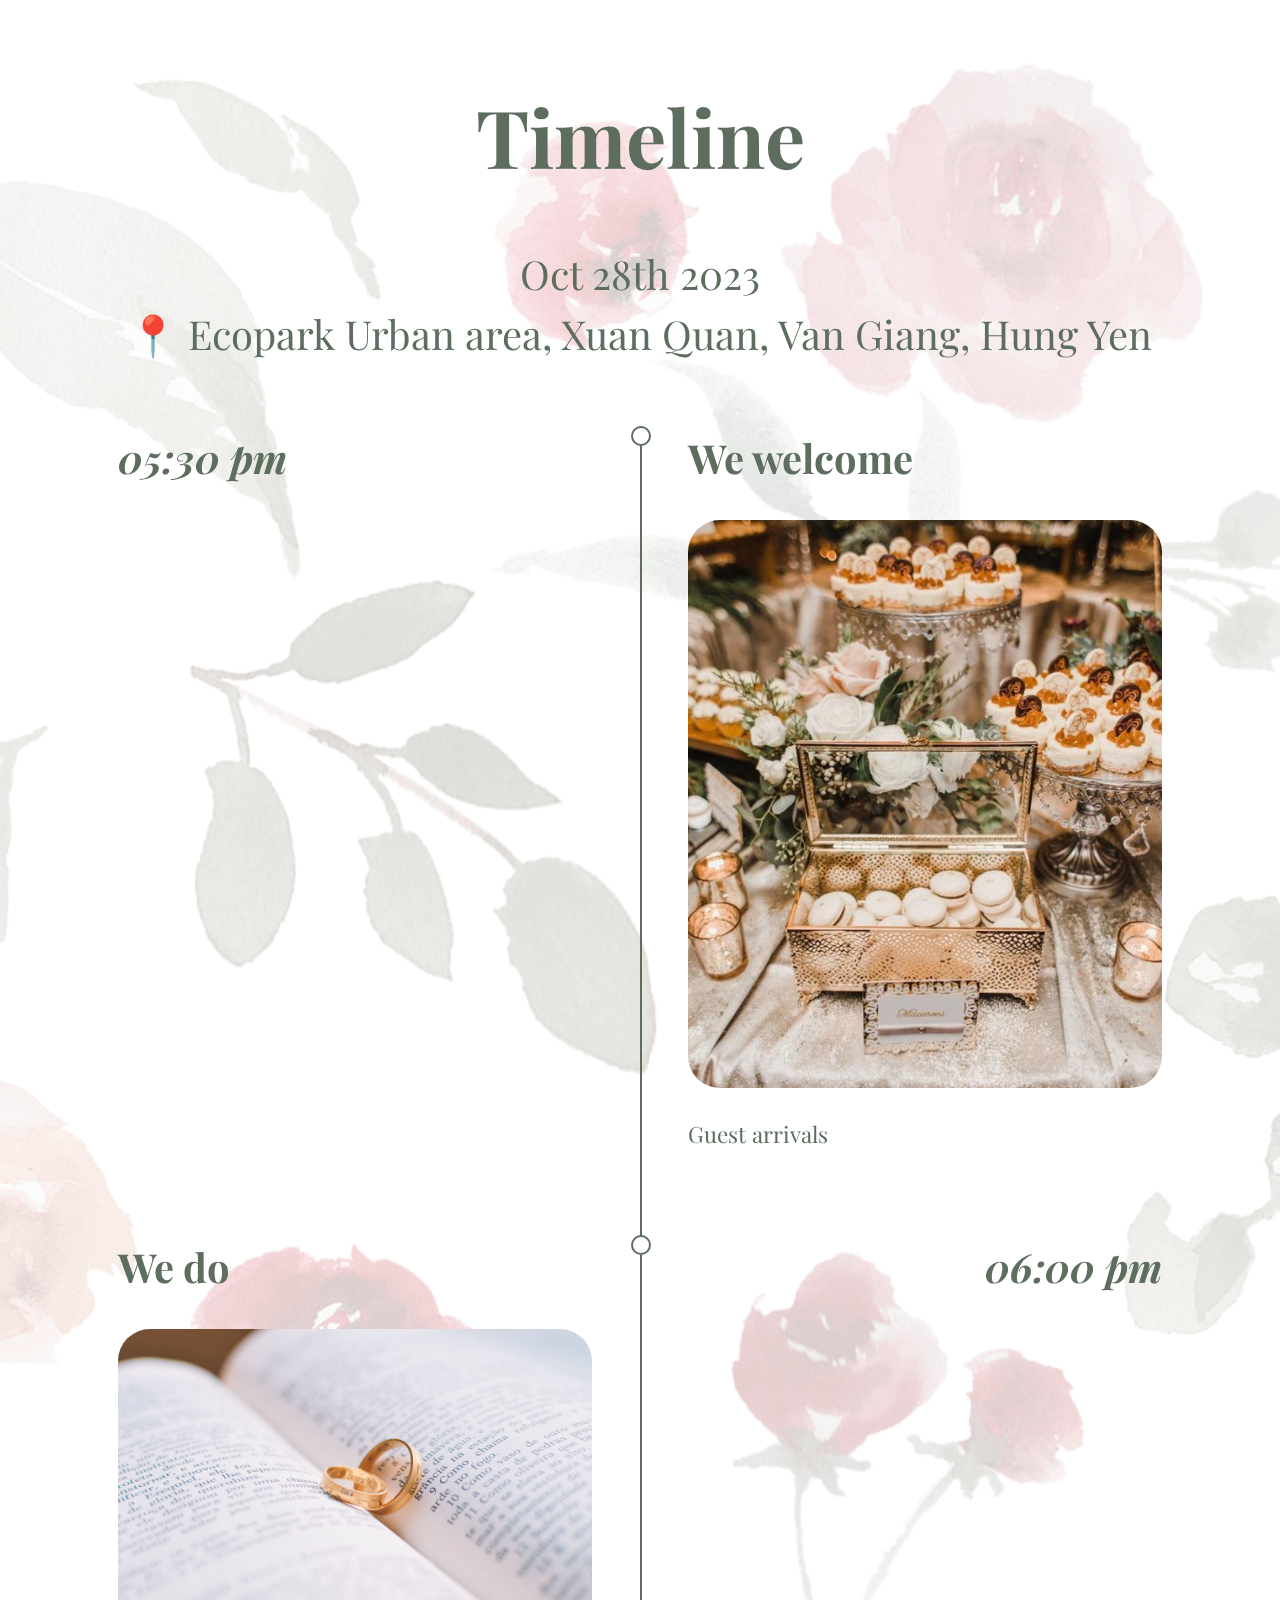
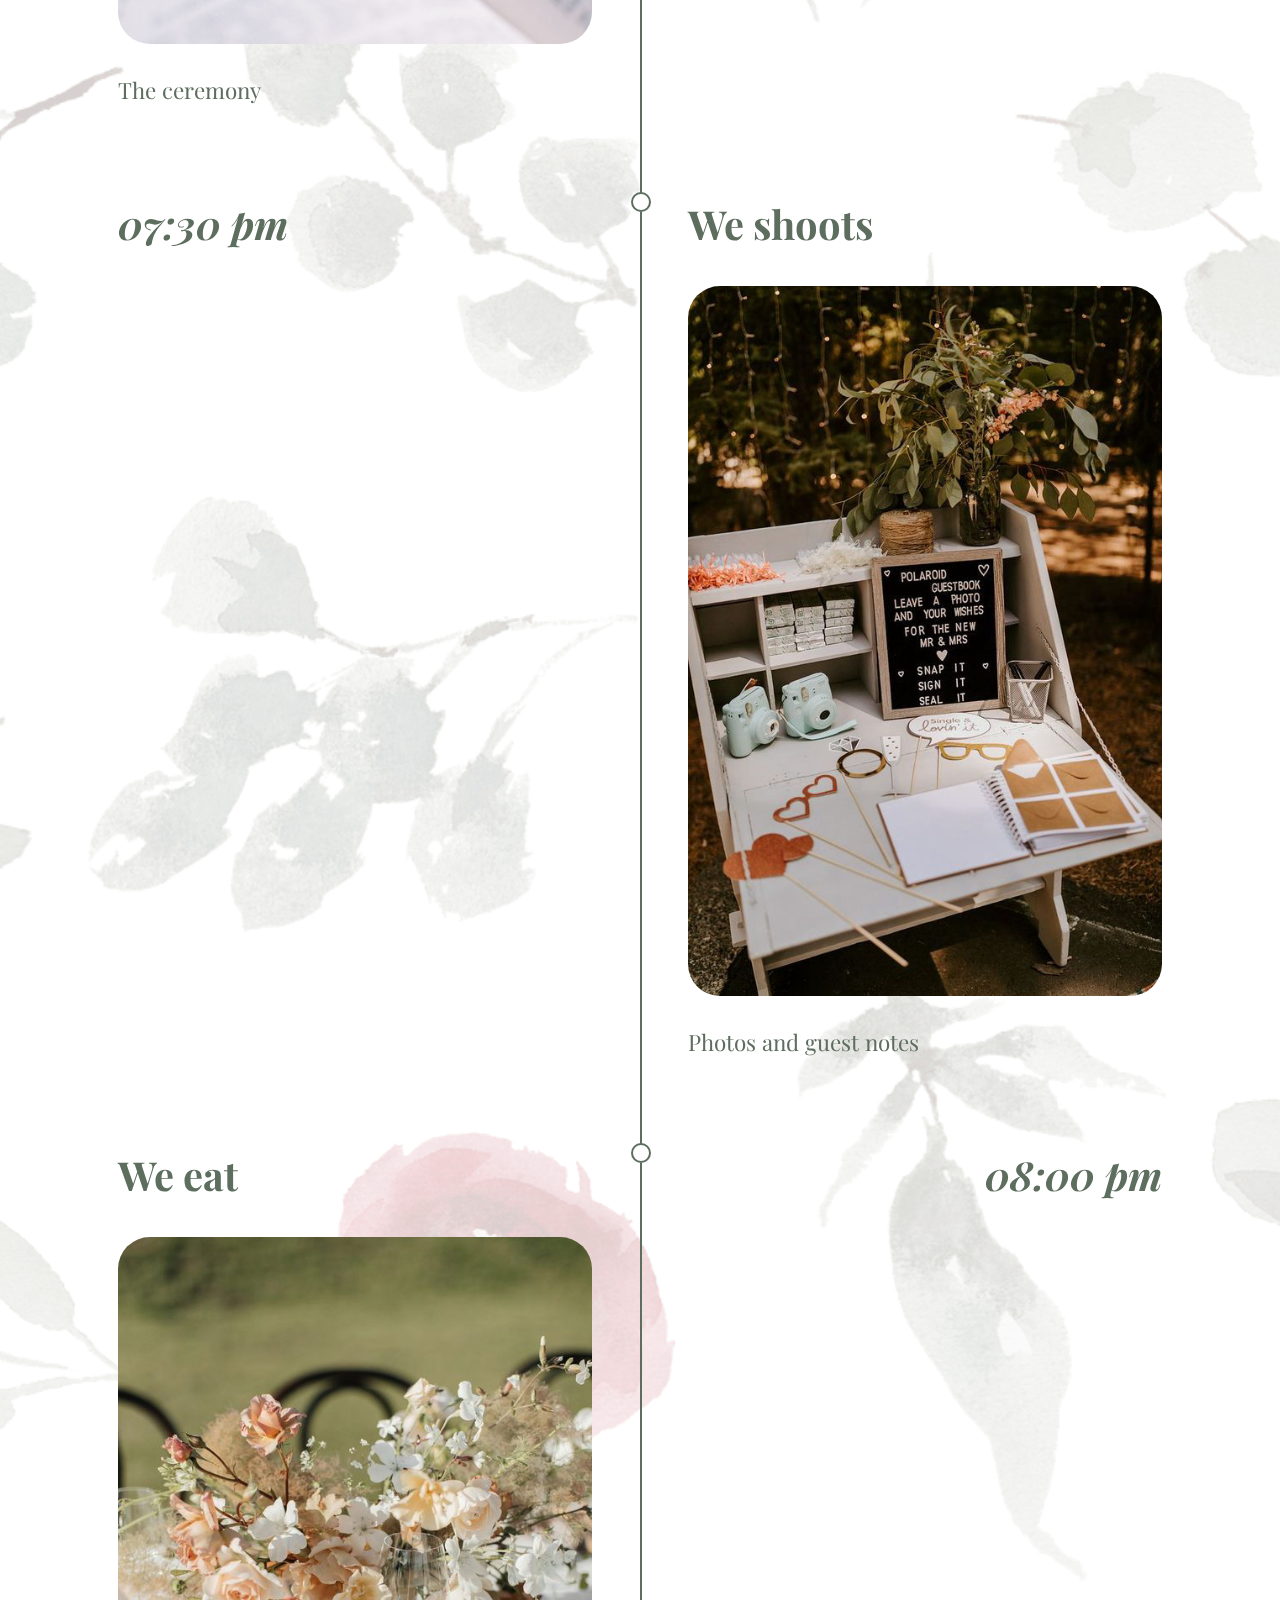
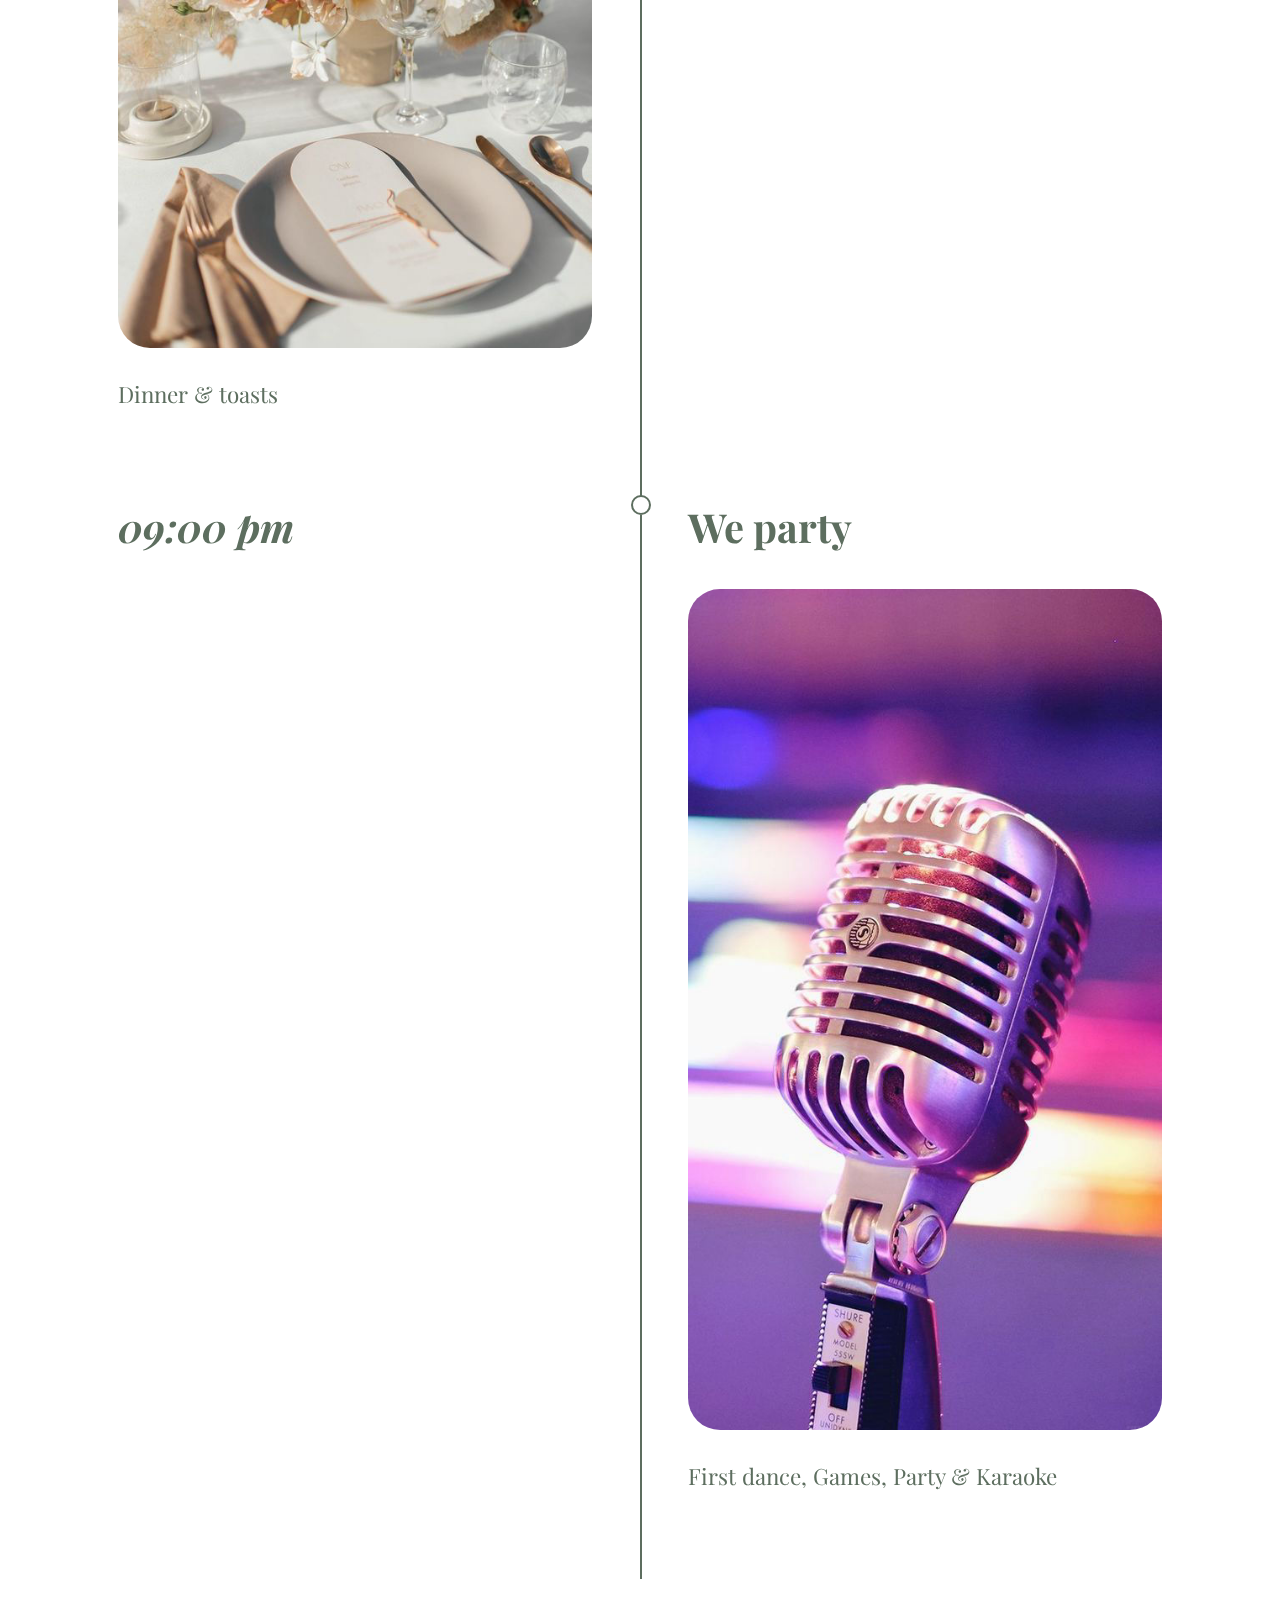
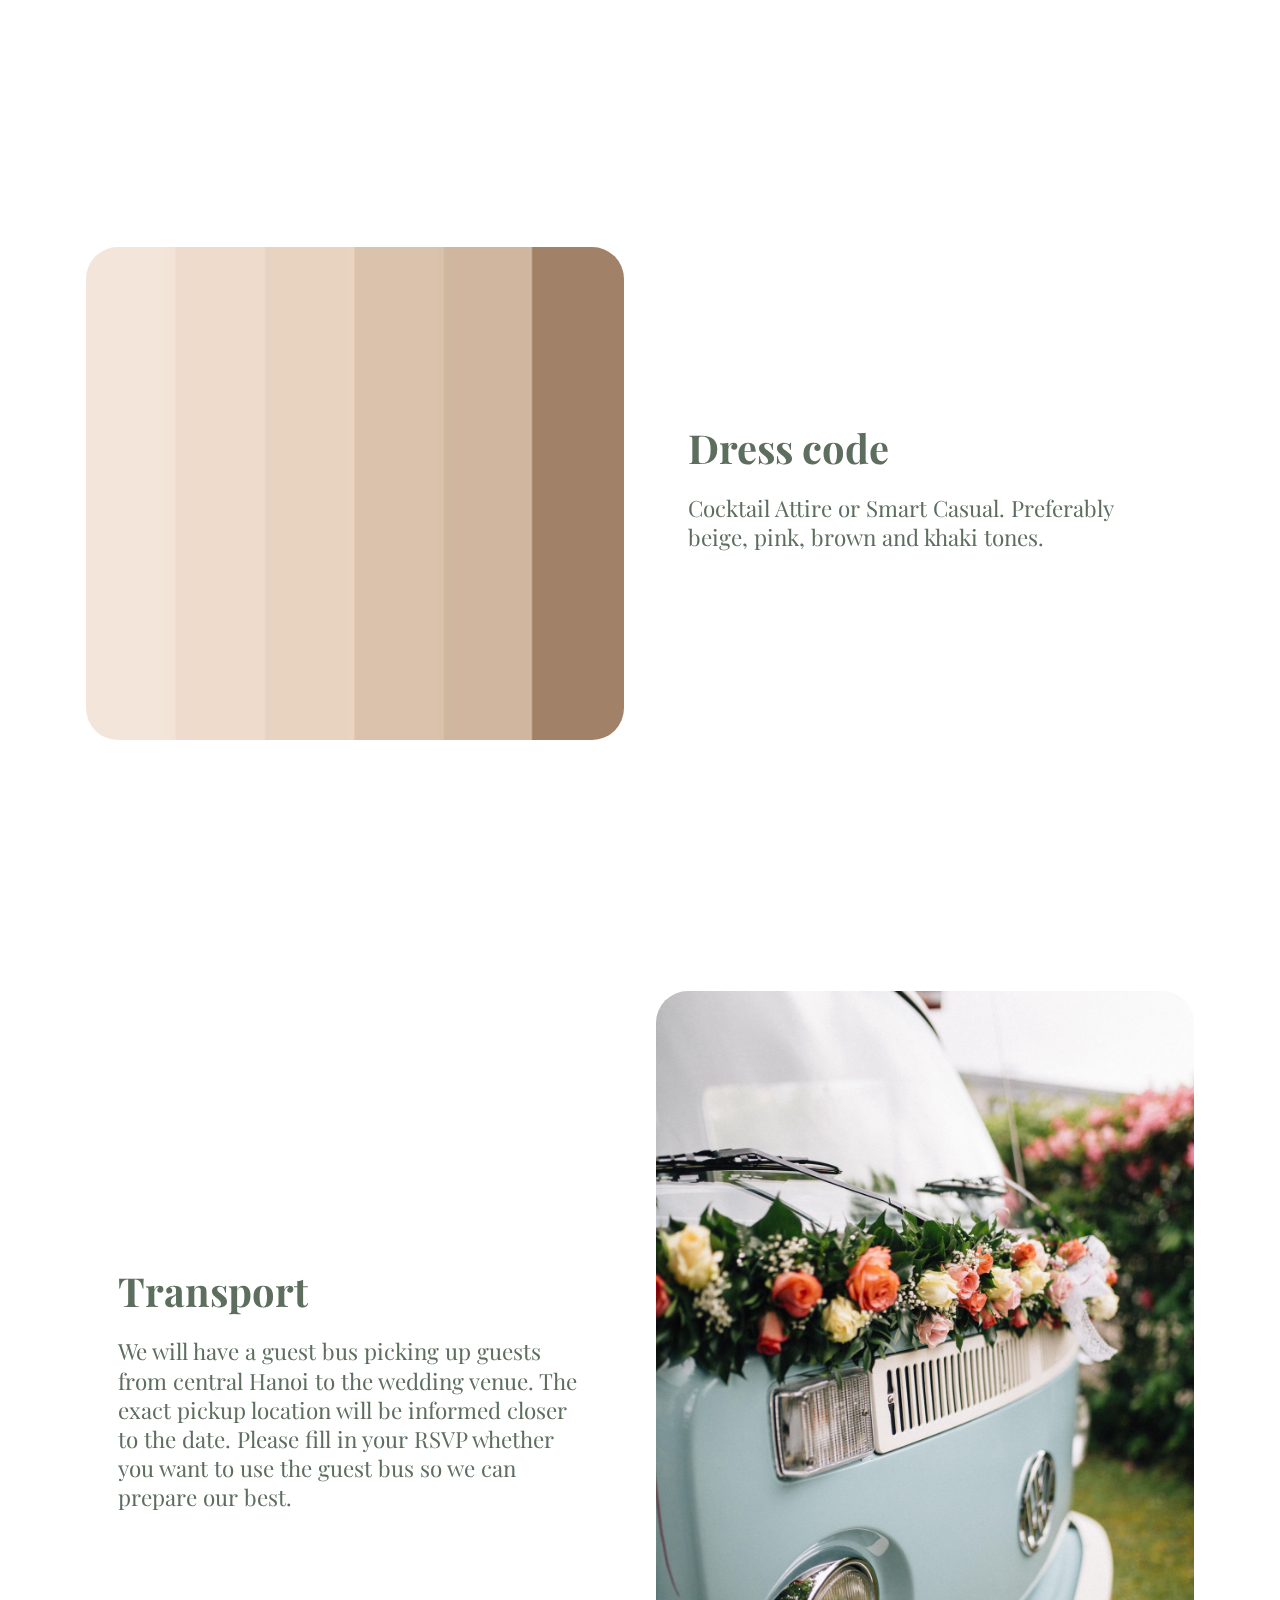
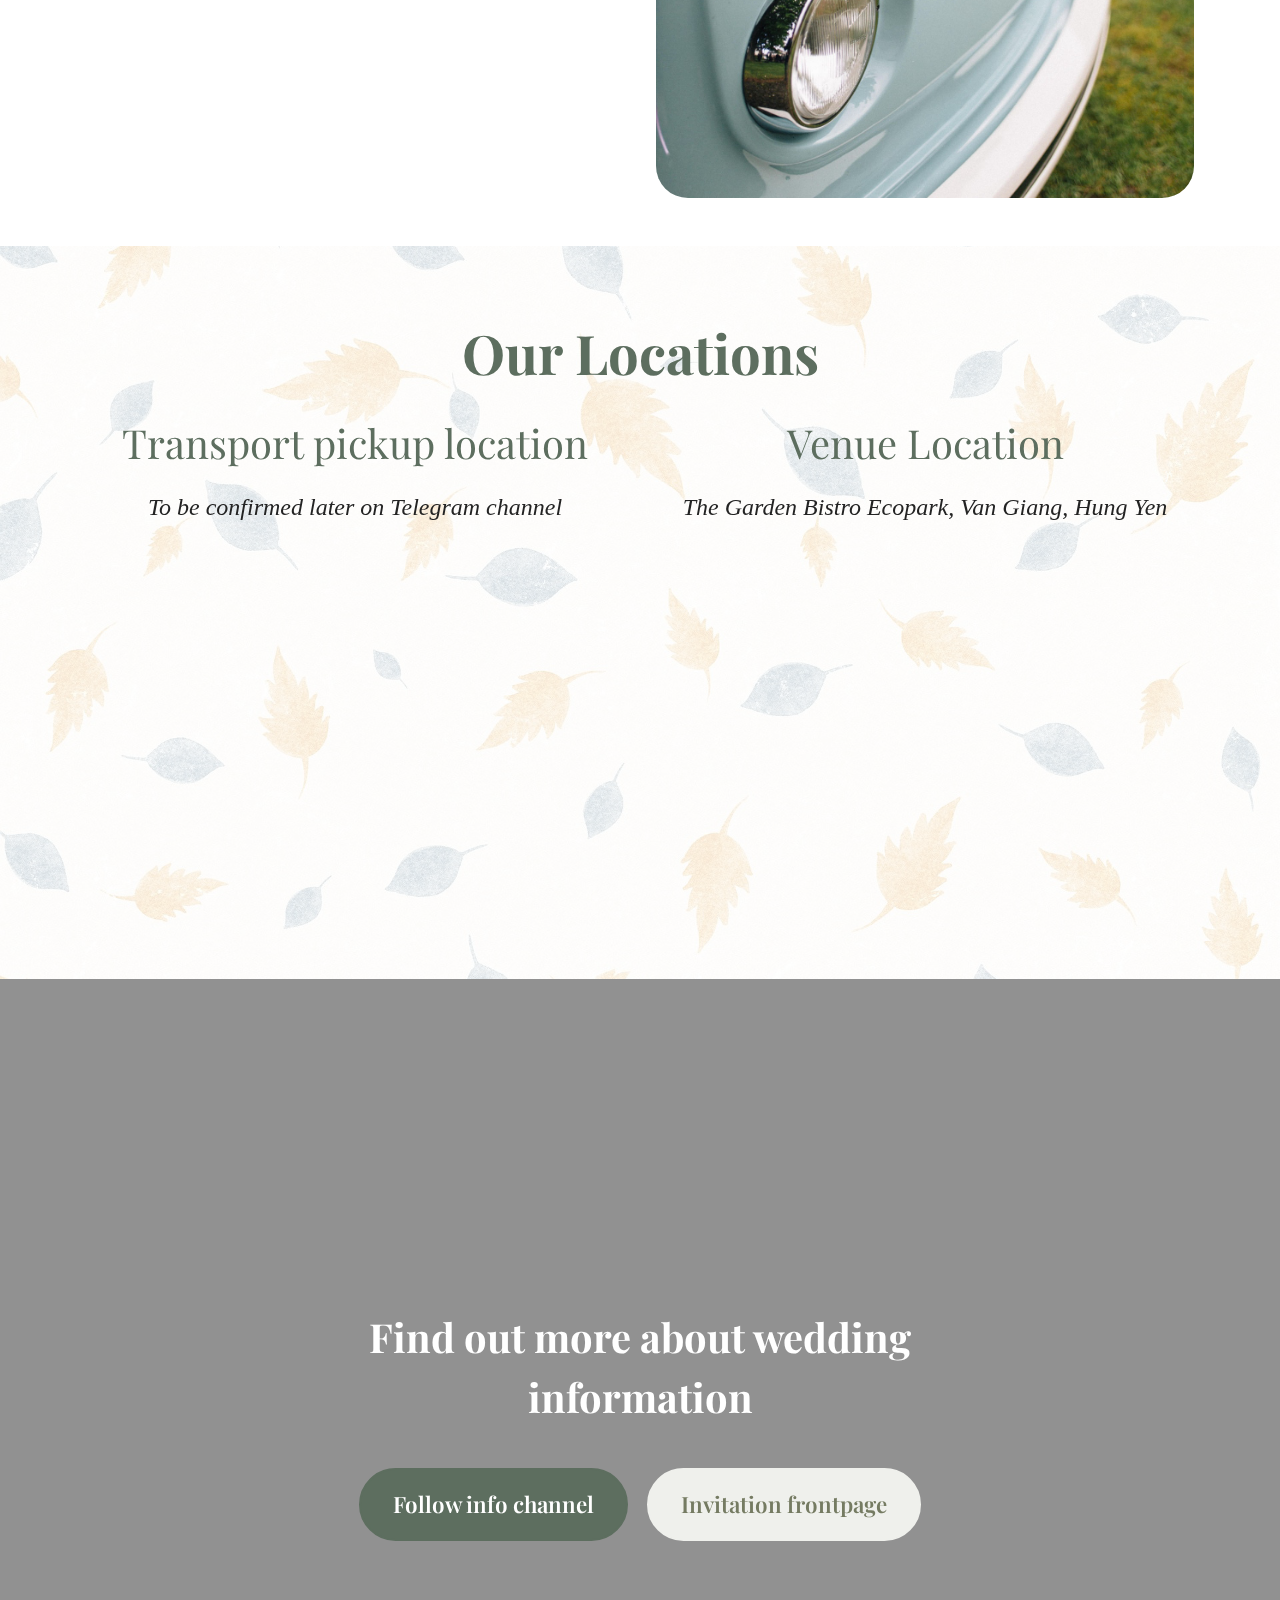
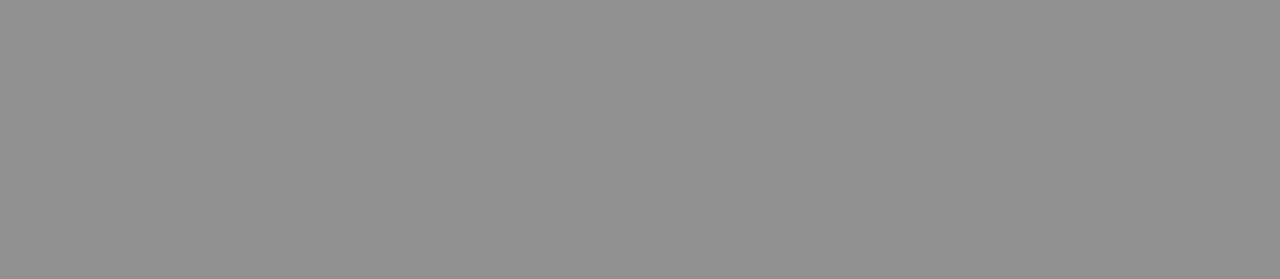
==== commit 8d22b7fb: "address changed" ====
--- a/page1.html
+++ b/page1.html
@@ -201,11 +201,17 @@
             </div>
             <div class="col-12 col-lg-6">
                 <h4 class="mbr-section-subtitle mb-3 align-center mbr-fonts-style display-5">Transport pickup location</h4>
-                <div class="transport-map">To be informed later</div>
+                <div class="transport-map">To be confirmed later on Telegram channel</div>
+                <br>
+                <div class="google-map">
+                    <iframe src="https://www.google.com/maps/embed?pb=!1m18!1m12!1m3!1d931.1481570734245!2d105.84616056957732!3d21.008960698789746!2m3!1f0!2f0!3f0!3m2!1i1024!2i768!4f13.1!3m3!1m2!1s0x3135ab8a1e659637%3A0x56304819a7bd30da!2zNjUgUC4gVsOibiBI4buTIDMsIEzDqiDEkOG6oWkgSMOgbmgsIEhhaSBCw6AgVHLGsG5nLCBIw6AgTuG7mWkgMTAwMDAwLCBWaeG7h3QgTmFt!5e0!3m2!1svi!2s!4v1695491918169!5m2!1svi!2s" width="600" height="450" style="border:0;" allowfullscreen="" loading="lazy" referrerpolicy="no-referrer-when-downgrade"></iframe>
+                </div>
             </div>
             <div class="col-12 col-lg-6">
                 <h4 class="mbr-section-subtitle mb-3 mt-5 mt-lg-0 align-center mbr-fonts-style display-5">Venue Location</h4>
-                <div class="google-map"><iframe frameborder="0" style="border:0" src="https://www.google.com/maps/embed?pb=!1m14!1m12!1m3!1d3725.550424273461!2d105.92872301255662!3d20.970562080583527!2m3!1f0!2f0!3f0!3m2!1i1024!2i768!4f13.1!5e0!3m2!1svi!2sfi!4v1691586593612!5m2!1svi!2sfi" allowfullscreen=""></iframe></div>
+                <div class="transport-map">The Garden Bistro Ecopark, Van Giang, Hung Yen</div>
+                <br>
+                <div class="google-map"><iframe src="https://www.google.com/maps/embed?pb=!1m18!1m12!1m3!1d3725.6503163376456!2d105.92373977519796!3d20.96655348066727!2m3!1f0!2f0!3f0!3m2!1i1024!2i768!4f13.1!3m3!1m2!1s0x3135af2b74606bd5%3A0x7a57553286e0bac4!2sThe%20Garden%20Bistro!5e0!3m2!1svi!2s!4v1695491418070!5m2!1svi!2s" width="600" height="450" style="border:0;" allowfullscreen="" loading="lazy" referrerpolicy="no-referrer-when-downgrade"></iframe></div>
             </div>
         </div>
     </div>
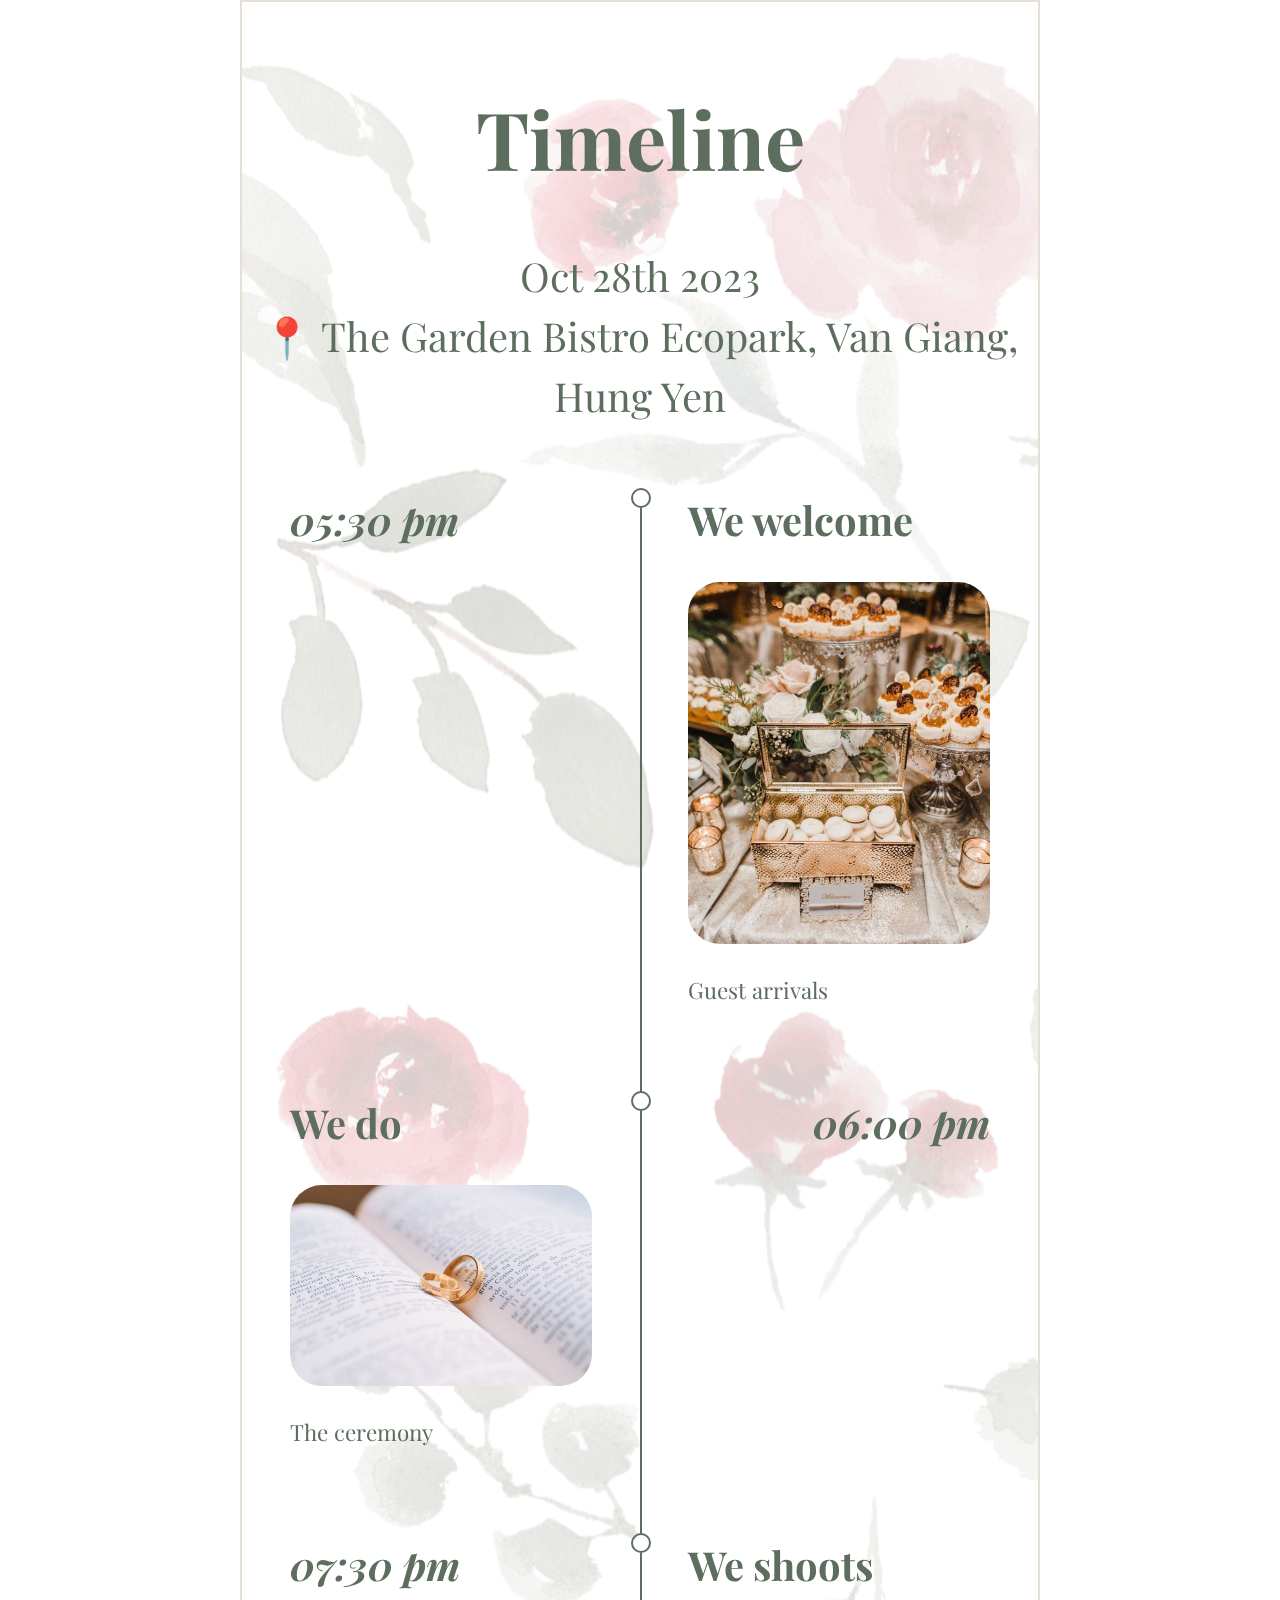
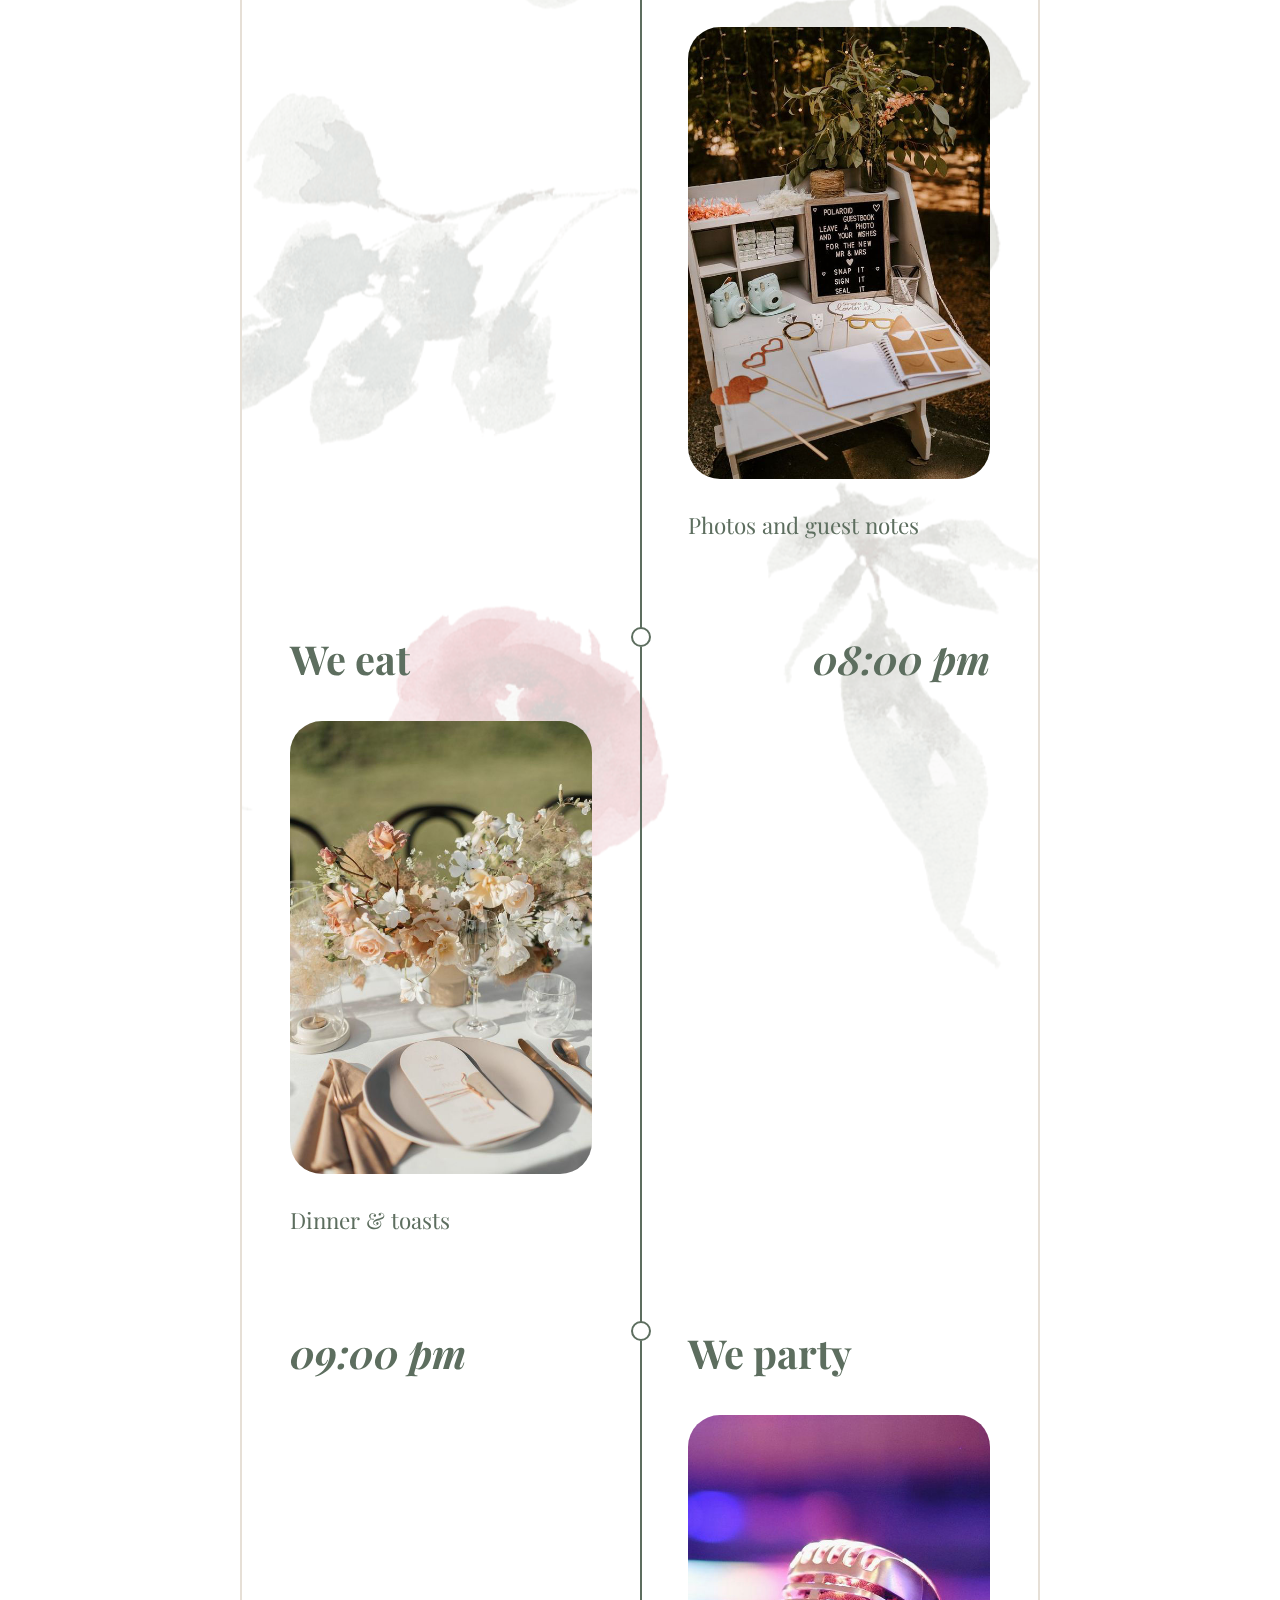
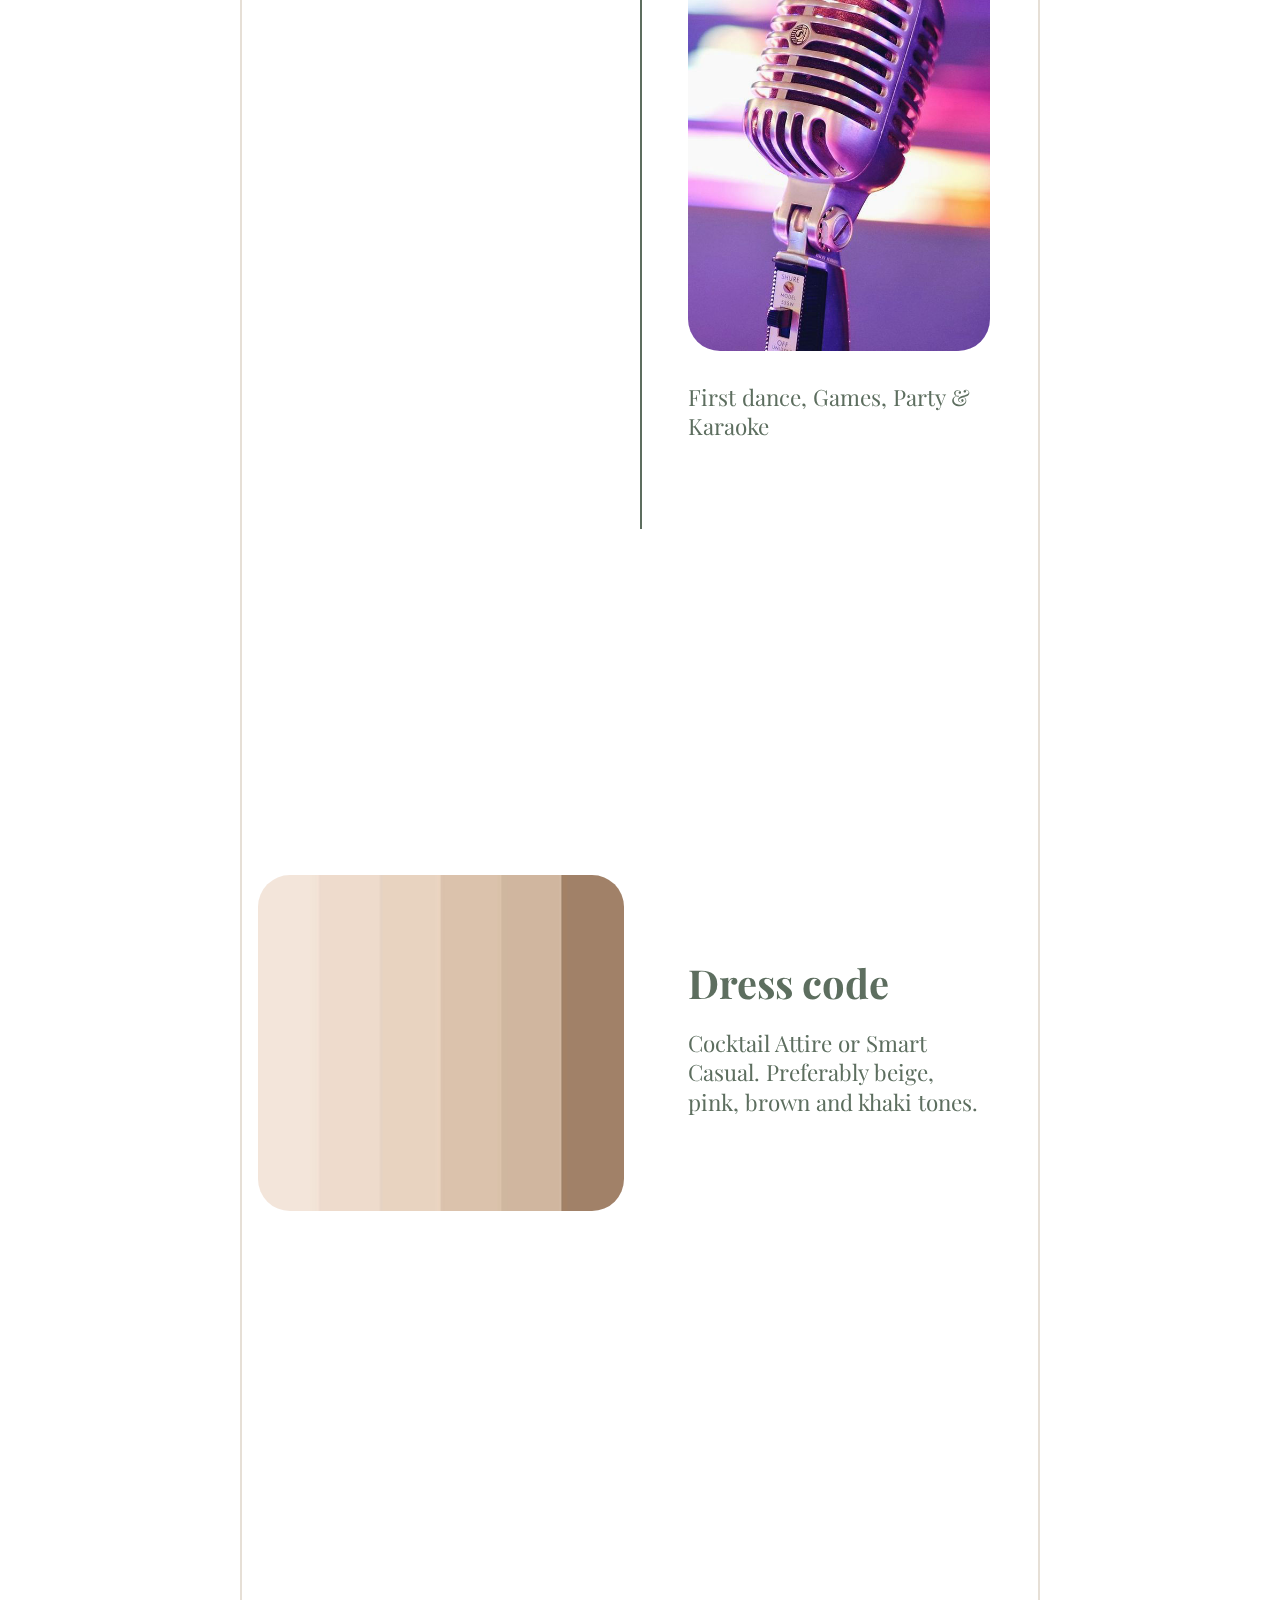
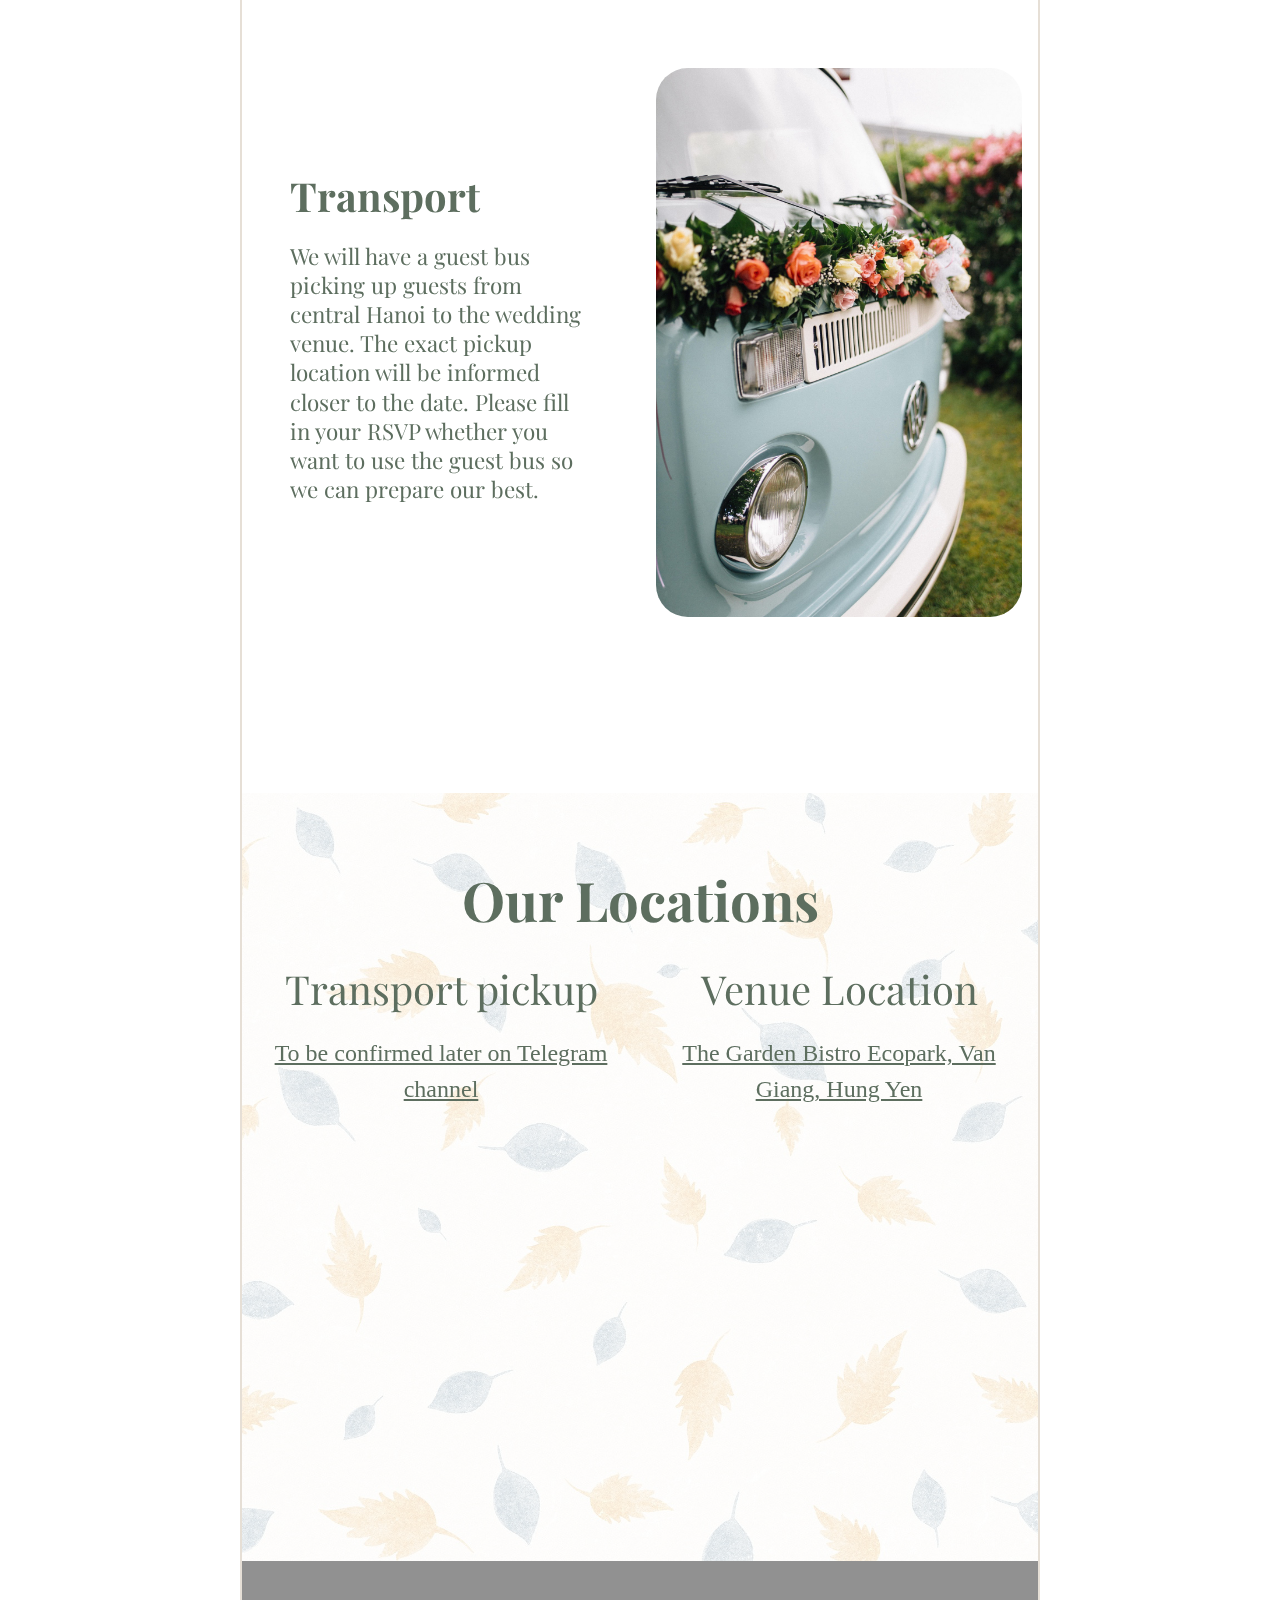
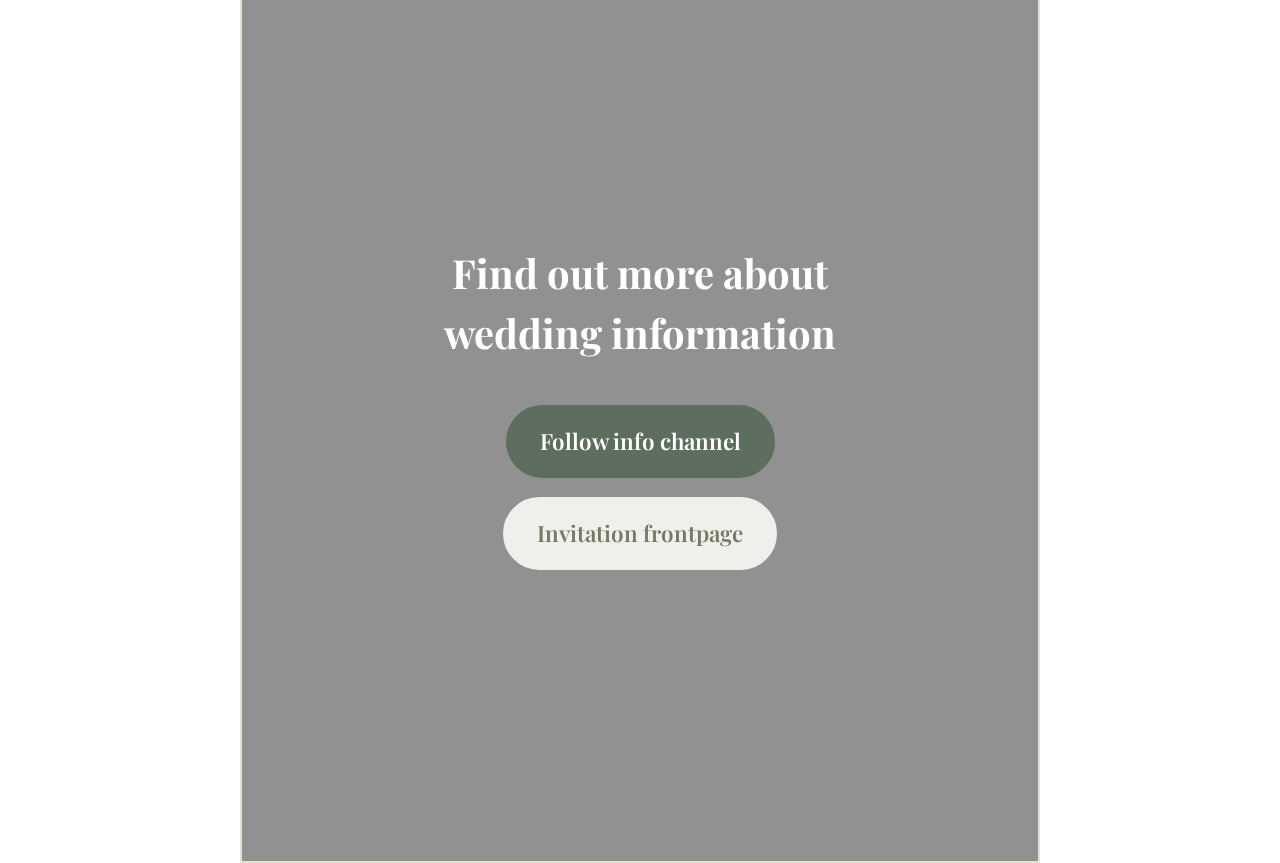
==== commit d37cdc24: "Tung fixing styles" ====
--- a/page1.html
+++ b/page1.html
@@ -1,249 +1,283 @@
 <!DOCTYPE html>
-<html  >
+<html>
+
 <head>
-  <!-- Site made with Mobirise Website Builder v5.9.0, https://mobirise.com -->
-  <meta charset="UTF-8">
-  <meta http-equiv="X-UA-Compatible" content="IE=edge">
-  <meta name="generator" content="Mobirise v5.9.0, mobirise.com">
-  <meta name="viewport" content="width=device-width, initial-scale=1, minimum-scale=1">
-  <link rel="shortcut icon" href="assets/images/146457-128x128.png" type="image/x-icon">
-  <meta name="description" content="">
-  
-  
-  <title>Event Information</title>
-  <link rel="stylesheet" href="assets/bootstrap/css/bootstrap.min.css">
-  <link rel="stylesheet" href="assets/bootstrap/css/bootstrap-grid.min.css">
-  <link rel="stylesheet" href="assets/bootstrap/css/bootstrap-reboot.min.css">
-  <link rel="stylesheet" href="assets/parallax/jarallax.css">
-  <link rel="stylesheet" href="assets/theme/css/style.css">
-  <link rel="preload" href="https://fonts.googleapis.com/css?family=Playfair+Display:400,500,600,700,800,900,400i,500i,600i,700i,800i,900i&display=swap" as="style" onload="this.onload=null;this.rel='stylesheet'">
-  <noscript><link rel="stylesheet" href="https://fonts.googleapis.com/css?family=Playfair+Display:400,500,600,700,800,900,400i,500i,600i,700i,800i,900i&display=swap"></noscript>
-  <link rel="preload" as="style" href="assets/mobirise/css/mbr-additional.css"><link rel="stylesheet" href="assets/mobirise/css/mbr-additional.css" type="text/css">
-
-  
-  
-  
+    <!-- Site made with Mobirise Website Builder v5.9.0, https://mobirise.com -->
+    <meta charset="UTF-8">
+    <meta http-equiv="X-UA-Compatible" content="IE=edge">
+    <meta name="generator" content="Mobirise v5.9.0, mobirise.com">
+    <meta name="viewport" content="width=device-width, initial-scale=1, minimum-scale=1">
+    <link rel="shortcut icon" href="assets/images/146457-128x128.png" type="image/x-icon">
+    <meta name="description" content="">
+
+
+    <title>Event Information</title>
+    <link rel="stylesheet" href="assets/bootstrap/css/bootstrap.min.css">
+    <link rel="stylesheet" href="assets/bootstrap/css/bootstrap-grid.min.css">
+    <link rel="stylesheet" href="assets/bootstrap/css/bootstrap-reboot.min.css">
+    <link rel="stylesheet" href="assets/parallax/jarallax.css">
+    <link rel="stylesheet" href="assets/theme/css/style.css">
+    <link rel="preload"
+        href="https://fonts.googleapis.com/css?family=Playfair+Display:400,500,600,700,800,900,400i,500i,600i,700i,800i,900i&display=swap"
+        as="style" onload="this.onload=null;this.rel='stylesheet'">
+    <noscript>
+        <link rel="stylesheet"
+            href="https://fonts.googleapis.com/css?family=Playfair+Display:400,500,600,700,800,900,400i,500i,600i,700i,800i,900i&display=swap">
+    </noscript>
+    <link rel="preload" as="style" href="assets/mobirise/css/mbr-additional.css">
+    <link rel="stylesheet" href="assets/mobirise/css/mbr-additional.css" type="text/css">
+
+
+
+
 </head>
+
 <body>
-  
-  <section data-bs-version="5.1" class="timeline1 cid-tMrcsbmBo6 mbr-parallax-background" id="timeline1-4">
-    
-
-    
-    <div class="mbr-overlay" style="opacity: 0.8; background-color: rgb(255, 255, 255);">
-    </div>
-    <div class="timelines-container container" mbri-timelines="">
-        <div class="mbr-section-head">
-            <h3 class="mbr-section-title mbr-fonts-style align-center mb-0 display-1">
-                <strong>Timeline</strong>
-            </h3>
-            <h4 class="mbr-section-subtitle mbr-fonts-style align-center mb-0 mt-2 display-5"><br>Oct 28th 2023<br>📍 Ecopark Urban area, Xuan Quan, Van Giang, Hung Yen<br></h4>
-        </div>
-        <div class="row timeline-element mb-2 mt-4">
-            <div class="timeline-date col-12 col-md-6">
-                <div class="timeline-date-wrapper">
-                    <p class="mbr-timeline-date mbr-fonts-style display-5"><strong><em>05:30 pm</em></strong></p>
-                </div>
-            </div>
-            <span class="iconBackground"></span>
-            <div class="col-12 col-md-6">
-                <div class="timeline-text-wrapper">
-                    <h4 class="mbr-timeline-title mbr-fonts-style mb-4 display-5"><strong>We welcome</strong></h4>
-                    <div class="image-wrapper mb-4">
-                        <img src="assets/images/2841bd93390c7ddb9609128abddf17dd-564x846.jpeg" alt="Mobirise Website Builder" title="">
-                    </div>
-                    <p class="mbr-text mbr-fonts-style display-7">
-                        Guest arrivals </p>
-                </div>
-            </div>
-        </div>
-        <div class="row timeline-element mb-2">
-            <div class="col-12 col-md-6">
-                <div class="timeline-text-wrapper">
-                    <h4 class="mbr-timeline-title mbr-fonts-style mb-4 display-5"><strong>We do</strong></h4>
-                    <div class="image-wrapper mb-4">
-                        <img src="assets/images/mbr-1128x750.jpg" alt="Mobirise Website Builder" title="">
-                    </div>
-                    <p class="mbr-text mbr-fonts-style display-7">
-                        The ceremony</p>
-                </div>
-            </div>
-            <span class="iconBackground"></span>
-            <div class="timeline-date col-12 col-md-6">
-                <div class="timeline-date-wrapper">
-                    <p class="mbr-timeline-date mbr-fonts-style display-5"><em><strong>06:00 pm</strong></em></p>
-                </div>
-            </div>
-        </div>
-        <div class="row timeline-element mb-2">
-            <div class="timeline-date col-12 col-md-6">
-                <div class="timeline-date-wrapper">
-                    <p class="mbr-timeline-date mbr-fonts-style display-5"><strong><em>07:30 pm</em></strong></p>
-                </div>
-            </div>
-            <span class="iconBackground"></span>
-            <div class="col-12 col-md-6">
-                <div class="timeline-text-wrapper">
-                    <h4 class="mbr-timeline-title mbr-fonts-style mb-4 display-5"><strong>We shoots</strong></h4>
-                    <div class="image-wrapper mb-4">
-                        <img src="assets/images/e8a9dd8a101f516502ec35e661062fd1-564x845.jpg" alt="Mobirise Website Builder" title="">
-                    </div>
-                    <p class="mbr-text mbr-fonts-style display-7">Photos and guest notes</p>
-                </div>
-            </div>
-        </div>
-        <div class="row timeline-element mb-2">
-            <div class="col-12 col-md-6">
-                <div class="timeline-text-wrapper">
-                    <h4 class="mbr-timeline-title mbr-fonts-style mb-4 display-5"><strong>We eat</strong></h4>
-                    <div class="image-wrapper mb-4">
-                        <img src="assets/images/4a04f863bdd5a072f48568e5d59054c0-564x846.jpg" alt="Mobirise Website Builder" title="">
-                    </div>
-                    <p class="mbr-text mbr-fonts-style display-7">Dinner &amp; toasts</p>
-                </div>
-            </div>
-            <span class="iconBackground"></span>
-            <div class="timeline-date col-12 col-md-6">
-                <div class="timeline-date-wrapper">
-                    <p class="mbr-timeline-date mbr-fonts-style display-5"><em><strong>08:00 pm</strong></em></p>
-                </div>
-            </div>
-        </div>
-        <div class="row timeline-element mb-2">
-            <div class="timeline-date col-12 col-md-6">
-                <div class="timeline-date-wrapper">
-                    <p class="mbr-timeline-date mbr-fonts-style display-5"><em><strong>09:00 pm</strong></em></p>
-                </div>
-            </div>
-            <span class="iconBackground"></span>
-            <div class="col-12 col-md-6">
-                <div class="timeline-text-wrapper">
-                    <h4 class="mbr-timeline-title mbr-fonts-style mb-4 display-5"><strong>We party</strong></h4>
-                    <div class="image-wrapper mb-4">
-                        <img src="assets/images/968a6e25030b966bbc34898e5aac0963-564x1001.jpg" alt="Mobirise Website Builder" title="">
-                    </div>
-                    <p class="mbr-text mbr-fonts-style display-7">First dance, Games, Party &amp; Karaoke</p>
-                </div>
-            </div>
-        </div>
-        
-        
-        
-        
-        
-        
-        
-    </div>
-</section>
-
-<section data-bs-version="5.1" class="image1 cid-tMrlQVRBQr mbr-fullscreen mbr-parallax-background" id="image1-6">
-    
-
-    
-    <div class="mbr-overlay" style="opacity: 0.7; background-color: rgb(255, 255, 255);">
-    </div>
-
-    <div class="container">
-        <div class="row align-items-center">
-            <div class="col-12 col-lg-6">
-                <div class="image-wrapper">
-                    <img src="assets/images/542212c6769b202f97f95f824bfad482-564x802.jpeg" alt="Mobirise Website Builder">
-                    
-                </div>
-            </div>
-            <div class="col-12 col-lg">
-                <div class="text-wrapper">
-                    <h3 class="mbr-section-title mbr-fonts-style mb-3 display-5">
-                        <strong>Dress code</strong></h3>
-                    <p class="mbr-text mbr-fonts-style display-7">
-                        Cocktail Attire or Smart Casual. Preferably beige, pink, brown and khaki tones.</p>
-                </div>
-            </div>
+    <div class="inner-wrapper">
+        <div class="body-inner-second-page">
+            <section data-bs-version="5.1" class="timeline1 cid-tMrcsbmBo6 mbr-parallax-background" id="timeline1-4">
+                <div class="mbr-overlay" style="opacity: 0.8; background-color: rgb(255, 255, 255);">
+                </div>
+                <div class="timelines-container container" mbri-timelines="">
+                    <div class="mbr-section-head">
+                        <h3 class="mbr-section-title mbr-fonts-style align-center mb-0 display-1">
+                            <strong>Timeline</strong>
+                        </h3>
+                        <h4 class="mbr-section-subtitle mbr-fonts-style align-center mb-0 mt-2 display-5"><br>Oct 28th
+                            2023<br>📍 The Garden Bistro Ecopark, Van Giang, Hung Yen<br></h4>
+                    </div>
+                    <div class="row timeline-element mb-2 mt-4">
+                        <div class="timeline-date col-12 col-md-6">
+                            <div class="timeline-date-wrapper">
+                                <p class="mbr-timeline-date mbr-fonts-style display-5"><strong><em>05:30 pm</em></strong></p>
+                            </div>
+                        </div>
+                        <span class="iconBackground"></span>
+                        <div class="col-12 col-md-6">
+                            <div class="timeline-text-wrapper">
+                                <h4 class="mbr-timeline-title mbr-fonts-style mb-4 display-5"><strong>We welcome</strong></h4>
+                                <div class="image-wrapper mb-4">
+                                    <img src="assets/images/2841bd93390c7ddb9609128abddf17dd-564x846.jpeg"
+                                        alt="Mobirise Website Builder" title="">
+                                </div>
+                                <p class="mbr-text mbr-fonts-style display-7">
+                                    Guest arrivals </p>
+                            </div>
+                        </div>
+                    </div>
+                    <div class="row timeline-element mb-2">
+                        <div class="col-12 col-md-6">
+                            <div class="timeline-text-wrapper">
+                                <h4 class="mbr-timeline-title mbr-fonts-style mb-4 display-5"><strong>We do</strong></h4>
+                                <div class="image-wrapper mb-4">
+                                    <img src="assets/images/mbr-1128x750.jpg" alt="Mobirise Website Builder" title="">
+                                </div>
+                                <p class="mbr-text mbr-fonts-style display-7">
+                                    The ceremony</p>
+                            </div>
+                        </div>
+                        <span class="iconBackground"></span>
+                        <div class="timeline-date col-12 col-md-6">
+                            <div class="timeline-date-wrapper">
+                                <p class="mbr-timeline-date mbr-fonts-style display-5"><em><strong>06:00 pm</strong></em></p>
+                            </div>
+                        </div>
+                    </div>
+                    <div class="row timeline-element mb-2">
+                        <div class="timeline-date col-12 col-md-6">
+                            <div class="timeline-date-wrapper">
+                                <p class="mbr-timeline-date mbr-fonts-style display-5"><strong><em>07:30 pm</em></strong></p>
+                            </div>
+                        </div>
+                        <span class="iconBackground"></span>
+                        <div class="col-12 col-md-6">
+                            <div class="timeline-text-wrapper">
+                                <h4 class="mbr-timeline-title mbr-fonts-style mb-4 display-5"><strong>We shoots</strong></h4>
+                                <div class="image-wrapper mb-4">
+                                    <img src="assets/images/e8a9dd8a101f516502ec35e661062fd1-564x845.jpg"
+                                        alt="Mobirise Website Builder" title="">
+                                </div>
+                                <p class="mbr-text mbr-fonts-style display-7">Photos and guest notes</p>
+                            </div>
+                        </div>
+                    </div>
+                    <div class="row timeline-element mb-2">
+                        <div class="col-12 col-md-6">
+                            <div class="timeline-text-wrapper">
+                                <h4 class="mbr-timeline-title mbr-fonts-style mb-4 display-5"><strong>We eat</strong></h4>
+                                <div class="image-wrapper mb-4">
+                                    <img src="assets/images/4a04f863bdd5a072f48568e5d59054c0-564x846.jpg"
+                                        alt="Mobirise Website Builder" title="">
+                                </div>
+                                <p class="mbr-text mbr-fonts-style display-7">Dinner &amp; toasts</p>
+                            </div>
+                        </div>
+                        <span class="iconBackground"></span>
+                        <div class="timeline-date col-12 col-md-6">
+                            <div class="timeline-date-wrapper">
+                                <p class="mbr-timeline-date mbr-fonts-style display-5"><em><strong>08:00 pm</strong></em></p>
+                            </div>
+                        </div>
+                    </div>
+                    <div class="row timeline-element mb-2">
+                        <div class="timeline-date col-12 col-md-6">
+                            <div class="timeline-date-wrapper">
+                                <p class="mbr-timeline-date mbr-fonts-style display-5"><em><strong>09:00 pm</strong></em></p>
+                            </div>
+                        </div>
+                        <span class="iconBackground"></span>
+                        <div class="col-12 col-md-6">
+                            <div class="timeline-text-wrapper">
+                                <h4 class="mbr-timeline-title mbr-fonts-style mb-4 display-5"><strong>We party</strong></h4>
+                                <div class="image-wrapper mb-4">
+                                    <img src="assets/images/968a6e25030b966bbc34898e5aac0963-564x1001.jpg"
+                                        alt="Mobirise Website Builder" title="">
+                                </div>
+                                <p class="mbr-text mbr-fonts-style display-7">First dance, Games, Party &amp; Karaoke</p>
+                            </div>
+                        </div>
+                    </div>
+        
+        
+        
+        
+        
+        
+        
+                </div>
+            </section>
+        
+            <section data-bs-version="5.1" class="image1 cid-tMrlQVRBQr mbr-fullscreen mbr-parallax-background" id="image1-6">
+        
+        
+        
+                <div class="mbr-overlay" style="opacity: 0.7; background-color: rgb(255, 255, 255);">
+                </div>
+        
+                <div class="container">
+                    <div class="row align-items-center">
+                        <div class="col-12 col-lg-6">
+                            <div class="image-wrapper">
+                                <img src="assets/images/542212c6769b202f97f95f824bfad482-564x802.jpeg"
+                                    alt="Mobirise Website Builder">
+        
+                            </div>
+                        </div>
+                        <div class="col-12 col-lg">
+                            <div class="text-wrapper">
+                                <h3 class="mbr-section-title mbr-fonts-style mb-3 display-5">
+                                    <strong>Dress code</strong>
+                                </h3>
+                                <p class="mbr-text mbr-fonts-style display-7">
+                                    Cocktail Attire or Smart Casual. Preferably beige, pink, brown and khaki tones.</p>
+                            </div>
+                        </div>
+                    </div>
+                </div>
+            </section>
+        
+            <section data-bs-version="5.1" class="image2 cid-tMrpoWAzRN mbr-fullscreen mbr-parallax-background" id="image2-7">
+        
+        
+        
+                <div class="mbr-overlay" style="opacity: 0.7; background-color: rgb(255, 255, 255);">
+                </div>
+        
+                <div class="container">
+                    <div class="row align-items-center">
+                        <div class="col-12 col-lg-6">
+                            <div class="image-wrapper">
+                                <img src="assets/images/mbr-1256x1884.jpg" alt="">
+        
+                            </div>
+                        </div>
+                        <div class="col-12 col-lg">
+                            <div class="text-wrapper">
+                                <h3 class="mbr-section-title mbr-fonts-style mb-3 display-5">
+                                    <strong>Transport</strong>
+                                </h3>
+                                <p class="mbr-text mbr-fonts-style display-7">
+                                    We will have a guest bus picking up guests from central Hanoi to the wedding venue. The
+                                    exact pickup location will be informed closer to the date. Please fill in your RSVP whether
+                                    you want to use the guest bus so we can prepare our best.</p>
+                            </div>
+                        </div>
+                    </div>
+                </div>
+            </section>
+        
+            <section data-bs-version="5.1" class="map3 cid-tMrqhCDvfT" id="map3-8">
+                <div class="mbr-overlay" style="opacity: 0.8; background-color: rgb(255, 255, 255);">
+                </div>
+        
+                <div class="container">
+                    <div class="row">
+                        <div class="col-12">
+                            <h3 class="mbr-section-title mb-4 align-center mbr-fonts-style display-2"><strong>Our
+                                    Locations</strong></h3>
+                        </div>
+                        <div class="col-12 col-lg-6">
+                            <h4 class="mbr-section-subtitle mb-3 align-center mbr-fonts-style display-5">Transport pickup</h4>
+                            <a href="https://maps.app.goo.gl/ids44NRFFJ2y563Q6">
+                                <div class="transport-map"><a href="https://maps.app.goo.gl/PtxePKqtyU4en2GA7" target="_blank">To be confirmed later on Telegram channel</a></div>
+                            </a>
+                            <br>
+                            <div class="google-map">
+                                <iframe
+                                    src="https://www.google.com/maps/embed?pb=!1m18!1m12!1m3!1d931.1481570734245!2d105.84616056957732!3d21.008960698789746!2m3!1f0!2f0!3f0!3m2!1i1024!2i768!4f13.1!3m3!1m2!1s0x3135ab8a1e659637%3A0x56304819a7bd30da!2zNjUgUC4gVsOibiBI4buTIDMsIEzDqiDEkOG6oWkgSMOgbmgsIEhhaSBCw6AgVHLGsG5nLCBIw6AgTuG7mWkgMTAwMDAwLCBWaeG7h3QgTmFt!5e0!3m2!1svi!2s!4v1695491918169!5m2!1svi!2s"
+                                    width="600" height="450" style="border:0;" allowfullscreen="" loading="lazy"
+                                    referrerpolicy="no-referrer-when-downgrade"></iframe>
+                            </div>
+                        </div>
+                        <div class="col-12 col-lg-6">
+                            <h4 class="mbr-section-subtitle mb-3 mt-5 mt-lg-0 align-center mbr-fonts-style display-5">Venue
+                                Location</h4>
+                            
+                                <div class="transport-map"><a href="https://maps.app.goo.gl/Bn5tCfJ5LvtLgR9c8" target="_blank">The Garden Bistro Ecopark, Van Giang, Hung Yen</a></div>
+                            </a>
+                            <br>
+                            <div class="google-map"><iframe
+                                    src="https://www.google.com/maps/embed?pb=!1m18!1m12!1m3!1d3725.6503163376456!2d105.92373977519796!3d20.96655348066727!2m3!1f0!2f0!3f0!3m2!1i1024!2i768!4f13.1!3m3!1m2!1s0x3135af2b74606bd5%3A0x7a57553286e0bac4!2sThe%20Garden%20Bistro!5e0!3m2!1svi!2s!4v1695491418070!5m2!1svi!2s"
+                                    width="600" height="450" style="border:0;" allowfullscreen="" loading="lazy"
+                                    referrerpolicy="no-referrer-when-downgrade"></iframe></div>
+                        </div>
+                    </div>
+                </div>
+            </section>
+        
+            <section data-bs-version="5.1" class="header09 cid-tMrrDvZITb mbr-fullscreen mbr-parallax-background"
+                id="header09-9">
+        
+                <div class="mbr-overlay"></div>
+                <div class="container">
+                    <div class="row">
+                        <div class="content-wrap col-12 col-md-8">
+                            <h1 class="mbr-section-title mbr-fonts-style mbr-white mb-4 display-5">
+                                <strong>Find out more about wedding information</strong>
+                            </h1>
+                            <div class="mbr-section-btn">
+                                <a class="hidden btn btn-primary display-7"
+                                    href="https://tunglatui94.github.io/tru-truy-wedding/">Our wedding website</a>
+                                <a class="btn btn-primary display-7" href="https://t.me/+1Wv3WqVDRI45Y2M0"
+                                    target="_blank">Follow info channel</a>
+                                <a class="btn btn-white display-7" href="index.html">Invitation frontpage</a>
+                            </div>
+                        </div>
+                    </div>
+                </div>
+            </section>
         </div>
     </div>
-</section>
-
-<section data-bs-version="5.1" class="image2 cid-tMrpoWAzRN mbr-fullscreen mbr-parallax-background" id="image2-7">
-    
-
-    
-    <div class="mbr-overlay" style="opacity: 0.7; background-color: rgb(255, 255, 255);">
-    </div>
-
-    <div class="container">
-        <div class="row align-items-center">
-            <div class="col-12 col-lg-6">
-                <div class="image-wrapper">
-                    <img src="assets/images/mbr-1256x1884.jpg" alt="">
-                    
-                </div>
-            </div>
-            <div class="col-12 col-lg">
-                <div class="text-wrapper">
-                    <h3 class="mbr-section-title mbr-fonts-style mb-3 display-5">
-                        <strong>Transport</strong></h3>
-                    <p class="mbr-text mbr-fonts-style display-7">
-                        We will have a guest bus picking up guests from central Hanoi to the wedding venue. The exact pickup location will be informed closer to the date. Please fill in your RSVP whether you want to use the guest bus so we can prepare our best.</p>
-                </div>
-            </div>
-        </div>
-    </div>
-</section>
-
-<section data-bs-version="5.1" class="map3 cid-tMrqhCDvfT" id="map3-8">
-    <div class="mbr-overlay" style="opacity: 0.8; background-color: rgb(255, 255, 255);">
-    </div>
-
-    <div class="container">
-        <div class="row">
-            <div class="col-12">
-                <h3 class="mbr-section-title mb-4 align-center mbr-fonts-style display-2"><strong>Our Locations</strong></h3>
-            </div>
-            <div class="col-12 col-lg-6">
-                <h4 class="mbr-section-subtitle mb-3 align-center mbr-fonts-style display-5">Transport pickup location</h4>
-                <div class="transport-map">To be confirmed later on Telegram channel</div>
-                <br>
-                <div class="google-map">
-                    <iframe src="https://www.google.com/maps/embed?pb=!1m18!1m12!1m3!1d931.1481570734245!2d105.84616056957732!3d21.008960698789746!2m3!1f0!2f0!3f0!3m2!1i1024!2i768!4f13.1!3m3!1m2!1s0x3135ab8a1e659637%3A0x56304819a7bd30da!2zNjUgUC4gVsOibiBI4buTIDMsIEzDqiDEkOG6oWkgSMOgbmgsIEhhaSBCw6AgVHLGsG5nLCBIw6AgTuG7mWkgMTAwMDAwLCBWaeG7h3QgTmFt!5e0!3m2!1svi!2s!4v1695491918169!5m2!1svi!2s" width="600" height="450" style="border:0;" allowfullscreen="" loading="lazy" referrerpolicy="no-referrer-when-downgrade"></iframe>
-                </div>
-            </div>
-            <div class="col-12 col-lg-6">
-                <h4 class="mbr-section-subtitle mb-3 mt-5 mt-lg-0 align-center mbr-fonts-style display-5">Venue Location</h4>
-                <div class="transport-map">The Garden Bistro Ecopark, Van Giang, Hung Yen</div>
-                <br>
-                <div class="google-map"><iframe src="https://www.google.com/maps/embed?pb=!1m18!1m12!1m3!1d3725.6503163376456!2d105.92373977519796!3d20.96655348066727!2m3!1f0!2f0!3f0!3m2!1i1024!2i768!4f13.1!3m3!1m2!1s0x3135af2b74606bd5%3A0x7a57553286e0bac4!2sThe%20Garden%20Bistro!5e0!3m2!1svi!2s!4v1695491418070!5m2!1svi!2s" width="600" height="450" style="border:0;" allowfullscreen="" loading="lazy" referrerpolicy="no-referrer-when-downgrade"></iframe></div>
-            </div>
-        </div>
-    </div>
-</section>
-
-<section data-bs-version="5.1" class="header09 cid-tMrrDvZITb mbr-fullscreen mbr-parallax-background" id="header09-9">
-	
-	<div class="mbr-overlay"></div>
-	<div class="container">
-		<div class="row">
-			<div class="content-wrap col-12 col-md-8">
-				<h1 class="mbr-section-title mbr-fonts-style mbr-white mb-4 display-5">
-					<strong>Find out more about wedding information</strong>
-				</h1>
-				<div class="mbr-section-btn">
-                    <a class="hidden btn btn-primary display-7" href="https://tunglatui94.github.io/tru-truy-wedding/">Our wedding website</a>
-                    <a class="btn btn-primary display-7" href="https://t.me/+1Wv3WqVDRI45Y2M0" target="_blank">Follow info channel</a>
-                    <a class="btn btn-white display-7" href="index.html">Invitation frontpage</a>
-                </div>
-			</div>
-		</div>
-	</div>
-</section>
-
-
-<script src="assets/bootstrap/js/bootstrap.bundle.min.js"></script>
-  <script src="assets/parallax/jarallax.js"></script>
-  <script src="assets/smoothscroll/smooth-scroll.js"></script>
-  <script src="assets/ytplayer/index.js"></script>
-  <script src="assets/theme/js/script.js"></script>
-  
-  
-  
+
+
+    <script src="assets/bootstrap/js/bootstrap.bundle.min.js"></script>
+    <script src="assets/parallax/jarallax.js"></script>
+    <script src="assets/smoothscroll/smooth-scroll.js"></script>
+    <script src="assets/ytplayer/index.js"></script>
+    <script src="assets/theme/js/script.js"></script>
+
+
+
 </body>
+
 </html>--- a/assets/theme/css/style.css
+++ b/assets/theme/css/style.css
@@ -965,4 +965,40 @@
 }
 .hidden {
   display: none;
+}
+
+/* Tung additional code */
+/* Main page */
+.main-content {
+  max-width: 600px;
+}
+.main-content-wrapper {
+  display: flex;
+  justify-content: center; /* Center the .centered-div horizontally */
+  align-items: center; /* Center the .centered-div vertically */
+}
+.invitation-layout {
+  border: 2px solid #e6dfd6;
+  border-radius: 20px;
+}
+
+@media (max-width: 767px) {
+  body .cid-tMrcsbmBo6 .row:nth-child(even) {
+      flex-direction: unset;
+  }
+}
+
+/* Second page */
+.inner-wrapper {
+  display: flex;
+  justify-content: center; /* Center the .centered-div horizontally */
+  align-items: center; /* Center the .centered-div vertically */
+}
+.body-inner-second-page {
+  max-width: 800px;
+  border: 2px solid #e6dfd6;
+}
+
+.transport-map a {
+  text-decoration: underline;
 }